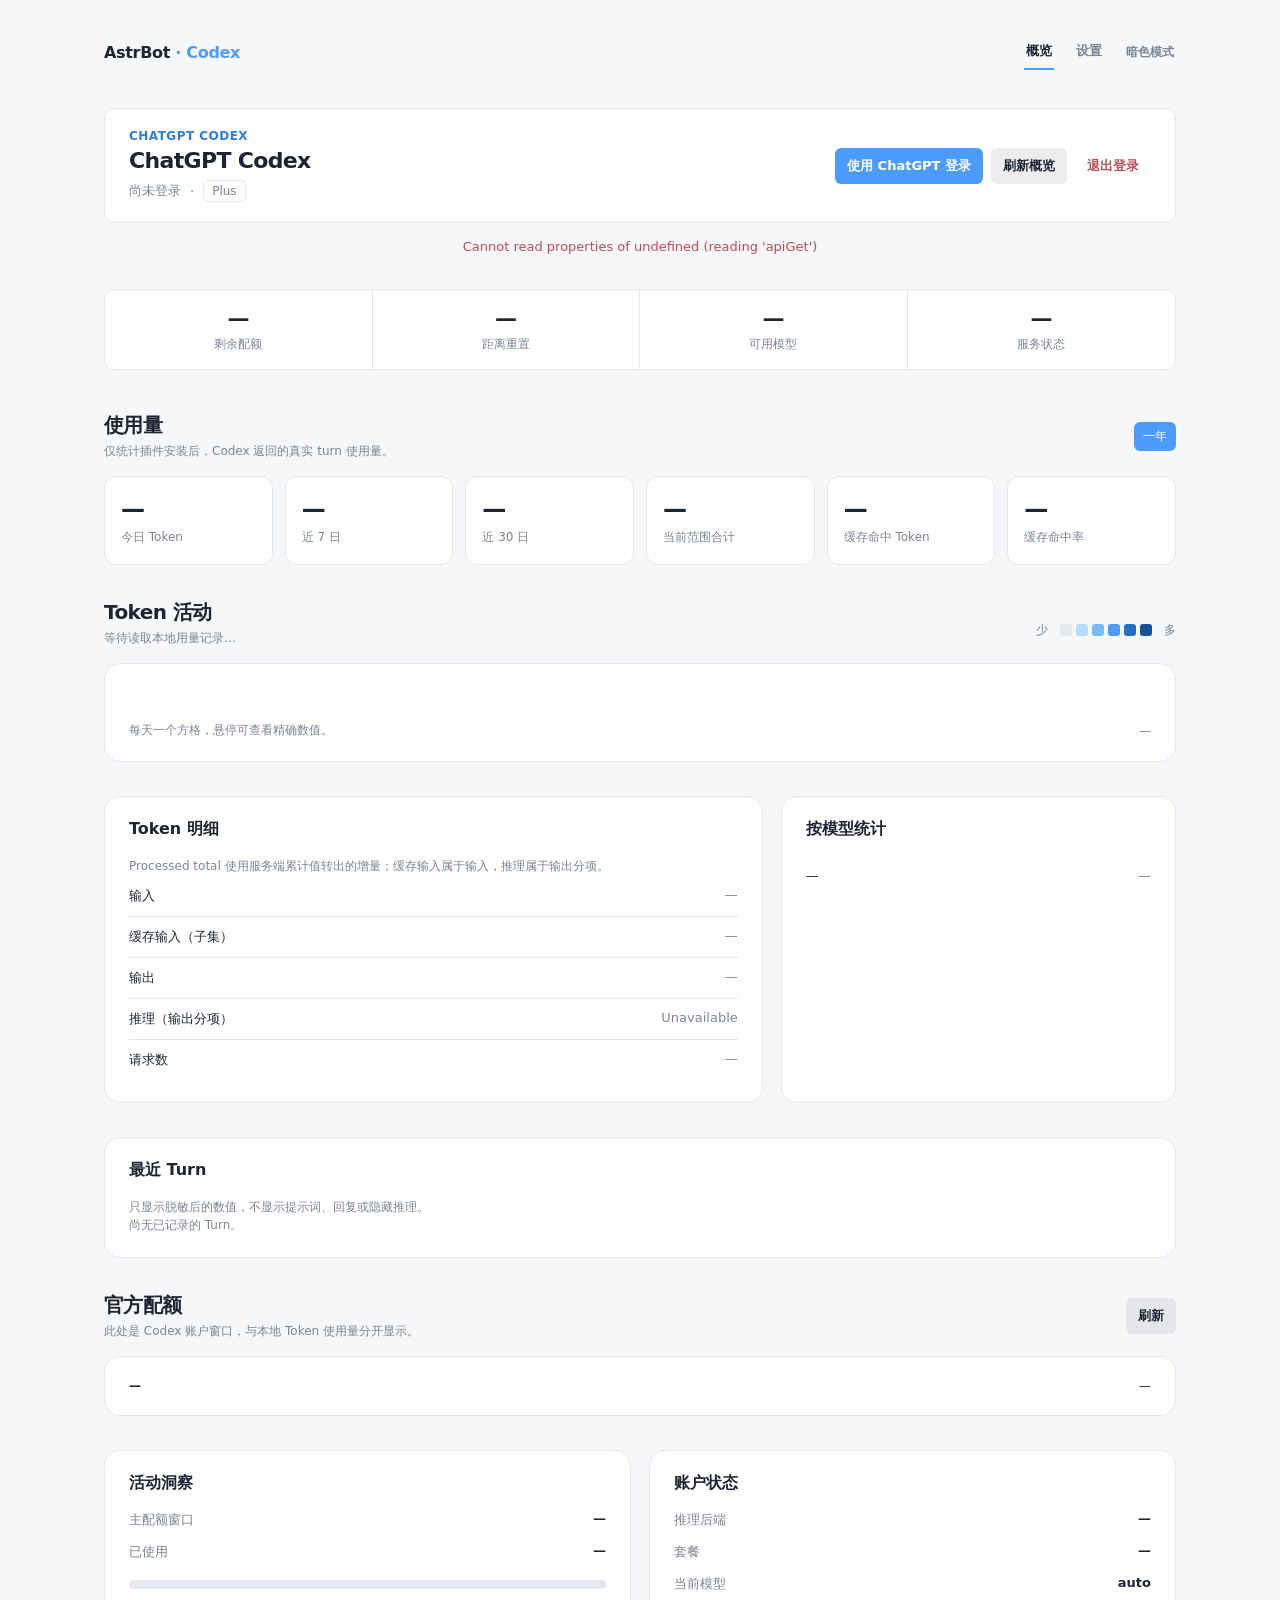
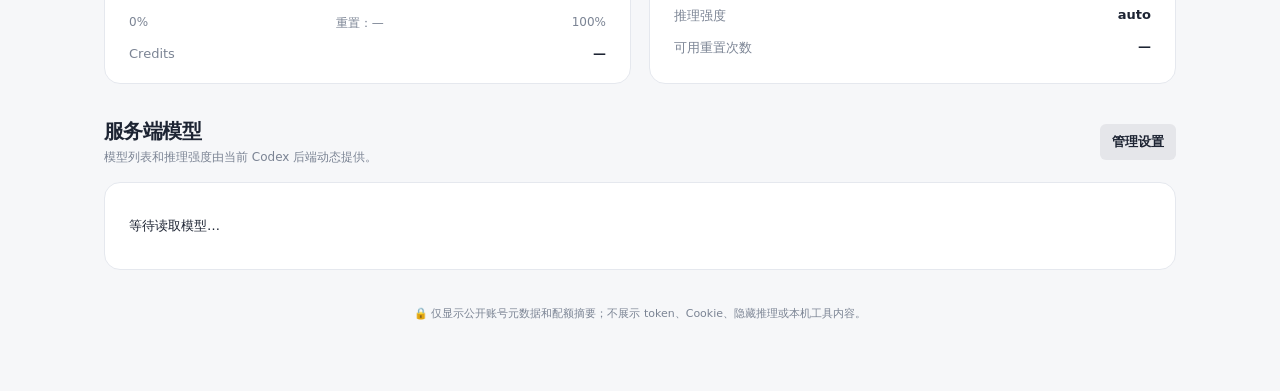
==== plugins/modified/astrbot_plugin_chatgpt_codex/pages/account/index.html @ 2e1da798 "fix: preserve image tools and vendor Codex provider" ====
<!doctype html>
<html lang="zh-CN">
<head>
<meta charset="utf-8">
<meta name="viewport" content="width=device-width,initial-scale=1">
<title>Codex Profile</title>
<script src="/api/plugin/page/bridge-sdk.js"></script>
<style>
:root{color-scheme:light dark;font-family:"Noto Sans SC","Microsoft YaHei",Inter,system-ui,-apple-system,"Segoe UI",sans-serif;--bg:#f6f7f9;--panel:#fff;--panel-soft:#fbfcfe;--text:#1d2433;--muted:#7b8494;--line:#e5e8ee;--accent:#4c9cff;--accent-strong:#2e7de0;--blue-soft:#eaf4ff;--green:#38b982;--yellow:#e5a72f;--shadow:0 18px 55px #1520330d}
*{box-sizing:border-box}body,button,a,input,textarea,select{font-family:inherit}body{margin:0;min-height:100vh;background:var(--bg);color:var(--text)}a{color:inherit;text-decoration:none}.shell{max-width:1120px;margin:auto;padding:34px 24px 70px}.topbar{display:flex;justify-content:space-between;align-items:center;gap:18px;margin-bottom:38px}.wordmark{font-weight:800;letter-spacing:-.02em}.wordmark span{color:var(--accent)}.nav{display:flex;gap:6px;padding:4px;border:1px solid var(--line);border-radius:999px;background:var(--panel)}.nav a{padding:7px 14px;border-radius:999px;color:var(--muted);font-size:13px;font-weight:700}.nav a.active{background:var(--text);color:var(--panel)}.profile-head{text-align:center}.avatar{width:94px;height:94px;margin:0 auto 17px;display:grid;place-items:center;border-radius:50%;background:linear-gradient(145deg,#a8d6ff,#4c9cff 60%,#2563eb);box-shadow:0 0 0 6px color-mix(in srgb,var(--accent) 14%,transparent);color:#fff;font-size:34px;font-weight:850}.profile-name{margin:0;font-size:32px;letter-spacing:-.04em}.profile-sub{display:flex;align-items:center;justify-content:center;gap:9px;margin:9px 0 0;color:var(--muted);font-size:15px}.plan-badge{border:1px solid var(--line);border-radius:999px;padding:4px 10px;background:var(--panel);font-size:13px}.head-actions{display:flex;justify-content:center;gap:8px;margin-top:22px}.button{display:inline-flex;align-items:center;justify-content:center;min-height:36px;border:1px solid var(--line);border-radius:8px;background:var(--panel);color:var(--text);padding:7px 12px;font-size:13px;font-weight:750;cursor:pointer}.button.primary{border-color:var(--accent);background:var(--accent);color:#fff}.button.primary:hover{background:var(--accent-strong)}.button.danger{color:#c04b57}.button:disabled{opacity:.55;cursor:wait}.message{min-height:22px;margin:16px 0 0;text-align:center;color:var(--muted);font-size:13px}.message.success{color:var(--green)}.message.error{color:#c04b57}.stats{display:grid;grid-template-columns:repeat(5,1fr);margin:42px 0 48px;padding:4px;border:1px solid var(--line);border-radius:18px;background:var(--panel);box-shadow:var(--shadow)}.stat{text-align:center;padding:18px 10px;border-right:1px solid var(--line)}.stat:last-child{border-right:0}.stat-value{font-size:22px;font-weight:800;letter-spacing:-.03em}.stat-label{margin-top:5px;color:var(--muted);font-size:12px}.section{margin-top:34px}.section-title{display:flex;justify-content:space-between;align-items:center;gap:14px;margin-bottom:16px}.section-title h2{margin:0;font-size:20px;letter-spacing:-.03em}.section-title p{margin:4px 0 0;color:var(--muted);font-size:12px}.segmented{display:flex;gap:18px;color:var(--muted);font-size:13px;font-weight:700}.segmented .selected{color:var(--text)}.activity-card{padding:22px 24px;border:1px solid var(--line);border-radius:16px;background:var(--panel);box-shadow:var(--shadow)}.activity-grid{display:grid;grid-template-columns:repeat(28,1fr);gap:6px;overflow:hidden}.activity-cell{aspect-ratio:1;border-radius:4px;background:var(--line);min-width:7px}.activity-cell.level-1{background:#b8dcff}.activity-cell.level-2{background:#79baff}.activity-cell.level-3{background:#4c9cff}.activity-cell.level-4{background:#246fca}.activity-legend{display:flex;justify-content:space-between;gap:15px;margin-top:15px;color:var(--muted);font-size:11px}.legend-swatches{display:flex;align-items:center;gap:4px}.legend-swatches i{display:block;width:12px;height:12px;border-radius:3px;background:var(--line)}.legend-swatches i:nth-child(2){background:#b8dcff}.legend-swatches i:nth-child(3){background:#79baff}.legend-swatches i:nth-child(4){background:#4c9cff}.legend-swatches i:nth-child(5){background:#246fca}.overview-grid{display:grid;grid-template-columns:1fr 1fr;gap:18px}.info-card{padding:22px 24px;border:1px solid var(--line);border-radius:16px;background:var(--panel)}.info-card h3{margin:0 0 17px;font-size:16px}.info-list{display:grid;gap:14px}.info-row{display:flex;justify-content:space-between;gap:16px;color:var(--muted);font-size:13px}.info-row strong{color:var(--text);font-weight:750;text-align:right;overflow-wrap:anywhere}.quota-track{height:9px;margin:5px 0 12px;border-radius:99px;background:var(--line);overflow:hidden}.quota-track span{display:block;height:100%;width:0;border-radius:inherit;background:linear-gradient(90deg,#71b9ff,var(--accent));transition:width .35s ease}.quota-meta{display:flex;justify-content:space-between;color:var(--muted);font-size:12px}.model-list{display:grid;gap:0}.model-row{display:flex;justify-content:space-between;gap:16px;padding:12px 0;border-bottom:1px solid var(--line);font-size:13px}.model-row:last-child{border-bottom:0}.model-row small{display:block;color:var(--muted);margin-top:4px;font-size:11px}.model-effort{color:var(--muted);font-size:11px;text-align:right}.login-flow{display:none;max-width:570px;margin:18px auto 0;padding:16px;text-align:left;border:1px solid var(--line);border-radius:12px;background:var(--panel)}.login-flow.open{display:block}.login-flow p{margin:0 0 9px;color:var(--muted);font-size:12px;line-height:1.55}.login-flow textarea{width:100%;min-height:66px;resize:vertical;border:1px solid var(--line);border-radius:8px;background:var(--panel-soft);color:var(--text);padding:9px;font-size:12px;line-height:1.45}.login-flow .actions{display:flex;gap:8px;margin-top:9px;flex-wrap:wrap}.privacy{margin-top:36px;text-align:center;color:var(--muted);font-size:11px}@media(prefers-color-scheme:dark){:root{--bg:#101318;--panel:#171b22;--panel-soft:#12161c;--text:#edf1f7;--muted:#929baa;--line:#2a303a;--blue-soft:#172b45;--shadow:0 18px 55px #00000025}.nav a.active{background:#edf1f7;color:#171b22}.activity-cell{background:#252b34}.activity-cell.level-1{background:#315a7f}.activity-cell.level-2{background:#397eb8}.activity-cell.level-3{background:#4c9cff}.activity-cell.level-4{background:#79baff}.button{border-color:var(--line)}.login-flow textarea{background:#12161c}}@media(max-width:780px){.shell{padding:24px 14px 50px}.topbar{margin-bottom:28px}.stats{grid-template-columns:repeat(2,1fr);border-radius:14px;margin:32px 0 40px}.stat{border-bottom:1px solid var(--line)}.stat:nth-child(2n){border-right:0}.stat:nth-last-child(-n+2){border-bottom:0}.stat:last-child{grid-column:1/-1}.overview-grid{grid-template-columns:1fr}.activity-grid{gap:4px}.profile-name{font-size:28px}.segmented{display:none}}
</style>
<style>
/* AstrBot-aligned flat controls and an explicit theme switch. */
:root[data-theme="light"]{color-scheme:light;--bg:#f6f7f9;--panel:#fff;--panel-soft:#fbfcfe;--text:#1d2433;--muted:#7b8494;--line:#e5e8ee;--blue-soft:#eaf4ff;--shadow:none}
:root[data-theme="dark"]{color-scheme:dark;--bg:#101318;--panel:#171b22;--panel-soft:#12161c;--text:#edf1f7;--muted:#929baa;--line:#2a303a;--blue-soft:#172b45;--shadow:none}
.theme-toggle{border:0;border-radius:0;background:transparent;color:var(--muted);padding:8px 2px;font:inherit;font-size:12px;font-weight:750;cursor:pointer}
.theme-toggle:hover{background:color-mix(in srgb,var(--accent) 18%,transparent)}
.button{border:0;border-radius:6px;background:color-mix(in srgb,var(--text) 8%,transparent);box-shadow:none}
.button:hover{background:color-mix(in srgb,var(--text) 14%,transparent)}
.button.primary{border:0;background:var(--accent);color:#fff}
.button.primary:hover{background:var(--accent-strong)}
.button.danger{background:transparent;color:#c04b57}
.avatar{display:none}
.avatar img{display:block;width:100%;height:100%;object-fit:cover;border-radius:inherit}
.avatar img[hidden],.avatar span[hidden]{display:none}
.activity-grid{grid-template-columns:repeat(52,minmax(7px,1fr));grid-template-rows:repeat(7,minmax(7px,1fr));gap:5px}
.activity-cell{width:100%;aspect-ratio:1}
.activity-legend{align-items:center}
.settings-panel[hidden],#overviewPanel[hidden]{display:none}
.setup-card{margin:0 0 24px;padding:22px 24px;border:1px solid color-mix(in srgb,var(--accent) 45%,var(--line));border-radius:10px;background:color-mix(in srgb,var(--accent) 5%,var(--panel))}.setup-card[hidden]{display:none}.setup-card h2{margin:0;font-size:20px;letter-spacing:-.03em}.setup-card p{margin:7px 0 0;color:var(--muted);font-size:13px;line-height:1.6}.setup-steps{display:grid;grid-template-columns:repeat(3,1fr);gap:10px;margin:18px 0}.setup-step{padding:12px;border:1px solid var(--line);border-radius:8px;background:var(--panel);font-size:12px}.setup-step strong{display:block;margin-bottom:5px;font-size:13px}.setup-step span{color:var(--muted);line-height:1.5}.setup-grid{display:grid;grid-template-columns:minmax(0,1.5fr) minmax(180px,.7fr);gap:14px;margin-top:16px}.setup-field label{display:block;margin-bottom:6px;font-size:13px;font-weight:750}.setup-field input,.setup-field select{width:100%;min-height:38px;border:1px solid var(--line);border-radius:7px;background:var(--panel);color:var(--text);padding:8px 10px;font:inherit;font-size:13px}.setup-field small{display:block;margin-top:6px;color:var(--muted);font-size:11px;line-height:1.5}.setup-detection{display:flex;align-items:flex-start;gap:9px;margin-top:14px;padding:10px 12px;border-radius:8px;background:color-mix(in srgb,var(--text) 6%,transparent);color:var(--muted);font-size:12px;line-height:1.55}.setup-detection strong{color:var(--text)}.setup-detection.ok{color:var(--green)}.setup-detection.error{color:#c04b57}.setup-docker{margin-top:12px;padding:10px 12px;border-left:3px solid var(--accent);background:color-mix(in srgb,var(--accent) 8%,transparent);color:var(--muted);font-size:12px;line-height:1.6}.setup-actions{display:flex;align-items:center;gap:9px;flex-wrap:wrap;margin-top:17px}.setup-actions .hint{color:var(--muted);font-size:12px}.setup-actions button:disabled{opacity:.55;cursor:wait}
.settings-card{max-width:960px;margin:0 auto;padding:24px;border:1px solid var(--line);border-radius:16px;background:var(--panel);box-shadow:var(--shadow)}
.settings-grid{display:grid;grid-template-columns:repeat(2,minmax(0,1fr));gap:16px}.setting{min-width:0}.setting-wide{grid-column:1/-1}.setting label{display:block;font-size:13px;font-weight:750;margin-bottom:6px}.setting small{display:block;color:var(--muted);font-size:11px;line-height:1.5;margin-top:6px}.setting input[type=text],.setting input[type=number],.setting select{width:100%;min-height:38px;border:1px solid var(--line);border-radius:7px;background:var(--panel);color:var(--text);padding:8px 10px;font-size:13px}.setting input:focus,.setting select:focus{outline:2px solid color-mix(in srgb,var(--accent) 35%,transparent);outline-offset:1px}.setting-toggle{display:flex;align-items:center;gap:9px;min-height:38px}.setting-toggle input{width:17px;height:17px;accent-color:var(--accent)}.setting-toggle label{margin:0}.settings-actions{display:flex;justify-content:space-between;align-items:center;gap:12px;margin-top:22px}.settings-hint{color:var(--muted);font-size:12px}.settings-state{margin-top:15px;min-height:20px;color:var(--muted);font-size:13px}.settings-state.success{color:var(--green)}.settings-state.error{color:#c04b57}
.usage-summary{display:grid;grid-template-columns:repeat(6,1fr);gap:12px}.usage-kpi{padding:18px 16px;border:1px solid var(--line);border-radius:12px;background:var(--panel)}.usage-kpi strong{display:block;font-size:24px;letter-spacing:-.04em;font-variant-numeric:tabular-nums}.usage-kpi span{display:block;margin-top:6px;color:var(--muted);font-size:12px}.usage-grid-wrap{overflow-x:auto;padding-bottom:4px}.usage-grid{display:grid;grid-auto-rows:auto;gap:4px;width:100%;min-width:680px}.usage-cell{width:100%;height:auto;aspect-ratio:1;border-radius:3px;background:var(--line);cursor:pointer}.usage-cell.level-1{background:#b8dcff}.usage-cell.level-2{background:#79baff}.usage-cell.level-3{background:#4c9cff}.usage-cell.level-4{background:#246fca}.usage-cell.level-5{background:#15509d}.usage-cell:hover{outline:2px solid var(--text);outline-offset:1px}.usage-months{display:flex;justify-content:space-between;min-width:680px;margin:10px 0 8px;color:var(--muted);font-size:11px}.usage-meta{display:flex;justify-content:space-between;align-items:center;gap:12px;margin-top:14px;color:var(--muted);font-size:12px}.usage-legend{display:flex;gap:4px;align-items:center}.usage-legend i{width:12px;height:12px;border-radius:3px;background:var(--line)}.usage-legend i:nth-child(2){background:#b8dcff}.usage-legend i:nth-child(3){background:#79baff}.usage-legend i:nth-child(4){background:#4c9cff}.usage-legend i:nth-child(5){background:#246fca}.usage-legend i:nth-child(6){background:#15509d}.usage-columns{display:grid;grid-template-columns:1.25fr .75fr;gap:18px}.usage-table{display:grid;gap:0}.usage-table-row{display:flex;justify-content:space-between;gap:14px;padding:11px 0;border-bottom:1px solid var(--line);font-size:13px}.usage-table-row:last-child{border-bottom:0}.usage-table-row span:last-child{font-variant-numeric:tabular-nums;color:var(--muted)}.usage-periods{display:flex;gap:6px}.usage-periods button{border:0;border-radius:6px;background:color-mix(in srgb,var(--text) 8%,transparent);color:var(--muted);padding:6px 9px;font:inherit;font-size:12px;cursor:pointer}.usage-periods button.active{background:var(--accent);color:#fff}.usage-rate-row{display:grid;gap:6px;margin-bottom:14px}.usage-rate-row:last-child{margin-bottom:0}.usage-rate-row>div{display:flex;justify-content:space-between;gap:12px;font-size:12px}.usage-rate-row small{color:var(--muted)}
@media(max-width:980px){.usage-summary{grid-template-columns:repeat(3,1fr)}}
@media(max-width:780px){.activity-grid{grid-template-columns:repeat(52,minmax(4px,1fr));gap:3px}.activity-cell{min-width:4px}}
@media(max-width:780px){.settings-grid{grid-template-columns:1fr}.setting-wide{grid-column:auto}.settings-actions{align-items:flex-start;flex-direction:column}}
 .usage-note{margin:0;color:var(--muted);font-size:12px;line-height:1.55}.usage-turns{display:grid;gap:0}.usage-turn{display:grid;grid-template-columns:minmax(120px,1fr) repeat(5,minmax(64px,.55fr));gap:10px;align-items:center;padding:11px 0;border-bottom:1px solid var(--line);font-size:12px}.usage-turn:last-child{border-bottom:0}.usage-turn strong{font-weight:750}.usage-turn span{color:var(--muted);font-variant-numeric:tabular-nums;text-align:right}
  @media(max-width:780px){.usage-summary{grid-template-columns:repeat(2,1fr)}.usage-columns{grid-template-columns:1fr}.usage-kpi strong{font-size:20px}}@media(max-width:780px){.usage-turn{grid-template-columns:1fr 1fr}.usage-turn span{text-align:left}}
/* Compact, AstrBot-like profile and controls: no decorative avatar, gradients, or oversized hero. */
.nav{gap:20px;padding:0;border:0;border-radius:0;background:transparent}.nav a{padding:8px 2px;border-radius:0;border-bottom:2px solid transparent}.nav a.active{border-bottom-color:var(--accent);background:transparent;color:var(--text)}.theme-toggle{border-radius:0;background:transparent;color:var(--muted);padding:8px 2px}.profile-head{display:flex;align-items:center;justify-content:space-between;gap:24px;padding:20px 24px;border:1px solid var(--line);border-radius:10px;background:var(--panel);box-shadow:none;text-align:left}.profile-copy{min-width:0}.profile-kicker{margin-bottom:5px;color:var(--accent-strong);font-size:12px;font-weight:750;letter-spacing:.04em}.profile-name{margin:0;font-size:22px;letter-spacing:-.03em;overflow-wrap:anywhere}.profile-sub{justify-content:flex-start;gap:9px;margin:7px 0 0;font-size:13px}.plan-badge{border-radius:5px;padding:3px 8px;background:transparent;font-size:12px}.head-actions{justify-content:flex-end;gap:8px;flex-wrap:wrap;margin:0}.button{border-radius:6px}.stats{grid-template-columns:repeat(4,1fr);margin:28px 0 42px;padding:0;border-radius:10px;box-shadow:none}.stat{padding:16px 10px}.quota-track span{background:var(--accent)}.login-flow{margin:12px 0 0;border-radius:8px}
@media(max-width:780px){.profile-head{align-items:flex-start;flex-direction:column;padding:18px}.head-actions{justify-content:flex-start}.stats{grid-template-columns:repeat(2,1fr);margin:24px 0 34px}.stat:nth-child(2n){border-right:0}.stat:nth-last-child(-n+2){border-bottom:0}}
</style>
</head>
<body>
<main class="shell">
  <div class="topbar"><div class="wordmark">AstrBot <span>· Codex</span></div><nav class="nav"><a data-local-tab="overview" class="active" href="#overview">概览</a><a data-local-tab="settings" href="#settings">设置</a><button id="themeToggle" class="theme-toggle" type="button">亮色模式</button></nav></div>
  <div id="overviewPanel">
  <section id="setupPanel" class="setup-card" hidden>
    <h2>欢迎使用 ChatGPT Codex</h2>
    <p>首次使用只需完成两步：确认 Codex 可执行文件，再登录你的 ChatGPT 账号。插件会保留自动查找能力；只有检测不到时才需要填写路径。</p>
    <div class="setup-steps"><div class="setup-step"><strong>1 · 检查 Codex</strong><span>优先从 PATH 自动查找 codex，也支持填写绝对路径。</span></div><div class="setup-step"><strong>2 · 保存设置</strong><span>登录方式和 Codex 路径会保存到 AstrBot 配置。</span></div><div class="setup-step"><strong>3 · 完成 OAuth</strong><span>浏览器跳转 localhost 时，可把完整回调地址粘贴回来。</span></div></div>
    <div class="setup-grid"><div class="setup-field"><label for="setupCodexPath">Codex 可执行文件</label><input id="setupCodexPath" type="text" autocomplete="off" placeholder="codex"><small>普通安装推荐保持为 codex。Docker 用户请填写容器内路径，不要填写宿主机路径；详细示例见 README。</small></div><div class="setup-field"><label for="setupLoginMode">首次登录方式</label><select id="setupLoginMode"><option value="browser">浏览器 OAuth（推荐）</option><option value="device_code">Device Code（远程服务器）</option></select><small>Device Code 不要求服务器直接打开浏览器。</small></div><div class="setup-field"><label for="setupProxy">显式网络代理</label><input id="setupProxy" type="text" autocomplete="off" placeholder="留空则使用系统代理"><small>显式代理优先；留空时由“使用系统代理”继承 HTTP_PROXY / HTTPS_PROXY / ALL_PROXY。</small></div><div class="setup-field"><label class="check-line"><input id="setupUseSystemProxy" type="checkbox" checked>使用系统代理</label><small>同时用于推理、OAuth token exchange 和 Device Code。Docker 必须把代理变量传入容器。</small></div></div>
    <div id="setupDetection" class="setup-detection" role="status" aria-live="polite"><strong>检测中</strong><span>正在检查 Codex 可执行文件…</span></div>
    <div id="setupDockerHint" class="setup-docker" hidden>检测到当前 AstrBot 运行在 Docker 中。请使用容器内的 Codex 路径；宿主机的 /usr/bin/codex 或 /usr/lib/node_modules 路径在容器内不可见。请参考 README 的 Docker 部署指引。</div>
    <div class="setup-actions"><button id="setupSave" class="button" type="button">保存 Codex 设置</button><button id="setupLogin" class="button primary" type="button">保存并开始 ChatGPT 登录</button><span id="setupHint" class="hint">登录成功后此欢迎页会自动收起。</span></div>
  </section>
  <header class="profile-head">
    <div class="profile-copy"><div class="profile-kicker">CHATGPT CODEX</div><h1 id="profileName" class="profile-name">ChatGPT Codex</h1><div class="profile-sub"><span id="profileAccount">尚未登录</span><span>·</span><span id="profilePlan" class="plan-badge">Plus</span></div></div>
    <div class="head-actions"><button id="login" class="button primary">使用 ChatGPT 登录</button><button id="refresh" class="button">刷新概览</button><button id="logout" class="button danger">退出登录</button></div>
  </header>
  <div id="message" class="message" role="status" aria-live="polite"></div>
  <div id="loginFlow" class="login-flow">
      <p id="loginHint">浏览器授权完成后，如果浏览器跳转到 localhost 地址但服务器未自动完成登录，请将地址栏中的完整回调链接粘贴到下面。</p>
      <div id="browserLoginBox"><div class="actions"><a id="openAuth" class="button primary" href="#" target="_blank" rel="noopener noreferrer">打开授权页</a></div></div>
      <textarea id="authUrl" readonly aria-label="授权链接"></textarea>
      <div id="deviceCodeBox" hidden><p>请打开以下验证地址，并输入一次性验证码：</p><div class="actions"><a id="deviceVerification" class="button primary" href="#" target="_blank" rel="noopener noreferrer">打开 Device Code 验证页</a></div><p><strong id="deviceCode"></strong></p></div>
      <div id="callbackForm"><textarea id="callbackUrl" aria-label="localhost 回调链接" placeholder="http://localhost:xxxxx/auth/callback?code=...&state=..."></textarea><div class="actions"><button id="submitCallback" class="button primary">提交完整 localhost 回调</button></div></div>
      <div class="actions"><button id="closeLogin" class="button">关闭</button></div>
  </div>
  <section class="stats">
    <div class="stat"><div id="statTokens" class="stat-value">—</div><div class="stat-label">剩余配额</div></div>
    <div class="stat"><div id="statReset" class="stat-value">—</div><div class="stat-label">距离重置</div></div>
    <div class="stat"><div id="statModels" class="stat-value">—</div><div class="stat-label">可用模型</div></div>
    <div class="stat"><div id="statProcess" class="stat-value">—</div><div class="stat-label">服务状态</div></div>
  </section>
  <section id="quotaActivity" class="section">
    <div class="section-title"><div><h2>使用量活动</h2><p>按本地记录展示已完成 Codex turn 的 Token 使用情况。</p></div></div>
    <div class="activity-card"><div id="activityGrid" class="activity-grid"></div><div class="activity-legend"><span id="activityHint">等待读取 Codex 配额…</span><span class="legend-swatches"><i></i><i></i><i></i><i></i><i></i></span></div></div>
  </section>
  <section class="section overview-grid">
    <article class="info-card"><h3>活动洞察</h3><div class="info-list"><div class="info-row"><span>主配额窗口</span><strong id="quotaWindow">—</strong></div><div class="info-row"><span>已使用</span><strong id="quotaUsed">—</strong></div><div class="quota-track"><span id="quotaBar"></span></div><div class="quota-meta"><span>0%</span><span id="quotaReset">重置：—</span><span>100%</span></div><div class="info-row"><span>Credits</span><strong id="quotaCredits">—</strong></div></div></article>
    <article class="info-card"><h3>账户状态</h3><div class="info-list"><div class="info-row"><span>推理后端</span><strong id="serverStatus">—</strong></div><div class="info-row"><span>套餐</span><strong id="accountPlan">—</strong></div><div class="info-row"><span>当前模型</span><strong id="currentModel">auto</strong></div><div class="info-row"><span>推理强度</span><strong id="currentEffort">auto</strong></div><div class="info-row"><span>可用重置次数</span><strong id="resetCredits">—</strong></div></div></article>
  </section>
  <section class="section"><div class="section-title"><div><h2>服务端模型</h2><p>模型列表和推理强度由当前 Codex 后端动态提供。</p></div><a data-local-tab="settings" class="button" href="#settings">管理设置</a></div><div class="info-card"><div id="models" class="model-list"><div class="model-row"><span>等待读取模型…</span></div></div></div></section>
  </div>
  <section id="usagePanel" class="section settings-panel" hidden>
    <div class="section-title"><div><h2>使用量</h2><p>仅统计插件安装后，Codex 返回的真实 turn 使用量。</p></div><div class="usage-periods"><button data-usage-days="365" class="active">一年</button></div></div>
    <div class="usage-summary"><article class="usage-kpi"><strong id="usageToday">—</strong><span>今日 Token</span></article><article class="usage-kpi"><strong id="usage7d">—</strong><span>近 7 日</span></article><article class="usage-kpi"><strong id="usage30d">—</strong><span>近 30 日</span></article><article class="usage-kpi"><strong id="usageTotal">—</strong><span>当前范围合计</span></article><article class="usage-kpi"><strong id="usageCacheHit">—</strong><span>缓存命中 Token</span></article><article class="usage-kpi"><strong id="usageCacheRate">—</strong><span>缓存命中率</span></article></div>
    <section class="section"><div class="section-title"><div><h2>Token 活动</h2><p id="usageTrackingHint">等待读取本地用量记录…</p></div><span class="usage-meta">少 <span class="usage-legend"><i></i><i></i><i></i><i></i><i></i><i></i></span> 多</span></div><div class="activity-card"><div id="usageMonths" class="usage-months"></div><div class="usage-grid-wrap"><div id="usageGrid" class="usage-grid"></div></div><div class="usage-meta"><span>每天一个方格，悬停可查看精确数值。</span><span id="usageTimezone">—</span></div></div></section>
    <section class="section usage-columns"><article class="info-card"><h3>Token 明细</h3><p class="usage-note">Processed total 使用服务端累计值转出的增量；缓存输入属于输入，推理属于输出分项。</p><div class="usage-table"><div class="usage-table-row"><span>输入</span><span id="usageInput">—</span></div><div class="usage-table-row"><span>缓存输入（子集）</span><span id="usageCached">—</span></div><div class="usage-table-row"><span>输出</span><span id="usageOutput">—</span></div><div class="usage-table-row"><span>推理（输出分项）</span><span id="usageReasoning">Unavailable</span></div><div class="usage-table-row"><span>请求数</span><span id="usageRequests">—</span></div></div></article><article class="info-card"><h3>按模型统计</h3><div id="usageModels" class="usage-table"><div class="usage-table-row"><span>—</span><span>—</span></div></div></article></section>
    <section class="section"><article class="info-card"><h3>最近 Turn</h3><p class="usage-note">只显示脱敏后的数值，不显示提示词、回复或隐藏推理。</p><div id="usageTurns" class="usage-turns"><div class="usage-note">尚无已记录的 Turn。</div></div></article></section>
    <section class="section"><div class="section-title"><div><h2>官方配额</h2><p>此处是 Codex 账户窗口，与本地 Token 使用量分开显示。</p></div><button id="usageRateRefresh" class="button">刷新</button></div><article class="info-card"><div id="usageRateLimits"><div class="usage-rate-row"><div><strong>—</strong><span>—</span></div></div></div></article></section>
  </section>
  <section id="settingsPanel" class="section settings-panel" hidden>
    <div class="section-title"><div><h2>插件设置</h2><p>在当前插件页内直接管理 Codex 后端、模型选择和安全策略。</p></div><span class="pill ok">本地设置页</span></div>
    <div class="settings-card">
      <form id="embeddedSettingsForm"><div class="settings-grid">
        <div class="setting setting-wide"><label for="embedded_codex_path">Codex 可执行文件</label><input id="embedded_codex_path" data-embedded-setting="codex_path" type="text" autocomplete="off"><small>命令名或绝对路径，例如 codex。</small></div>
        <div class="setting"><label for="embedded_backend_mode">推理后端</label><select id="embedded_backend_mode" data-embedded-setting="backend_mode"><option value="transport">Responses Transport（推荐）</option><option value="app_server">App Server（稳定回退）</option><option value="auto">自动回退</option></select><small>推荐使用 Transport：不创建 Codex thread/turn，适合 AstrBot 轻量聊天；App Server 是稳定兼容回退，auto 会在鉴权、模型、协议或限流错误时回退 App Server。</small></div>
        <div class="setting"><label for="embedded_transport_proxy">显式网络代理</label><input id="embedded_transport_proxy" data-embedded-setting="transport_proxy" type="text" autocomplete="off" placeholder="留空则使用系统代理"><small>显式代理优先；留空时使用 HTTP_PROXY / HTTPS_PROXY / ALL_PROXY。</small></div>
        <div class="setting"><label class="check-line"><input id="embedded_use_system_proxy" data-embedded-setting="use_system_proxy" type="checkbox">使用系统代理</label><small>同时用于推理、OAuth token exchange 和 Device Code。</small></div>
        <div class="setting"><label for="embedded_login_mode">登录方式</label><select id="embedded_login_mode" data-embedded-setting="login_mode"><option value="browser">浏览器 OAuth（推荐）</option><option value="device_code">Device Code（无图形服务器）</option></select></div>
        <div class="setting"><label for="embedded_default_model">默认模型</label><input id="embedded_default_model" data-embedded-setting="default_model" type="text" autocomplete="off"><small>auto 使用服务端默认模型。</small></div>
        <div class="setting"><label for="embedded_reasoning_effort">推理强度</label><input id="embedded_reasoning_effort" data-embedded-setting="reasoning_effort" type="text" autocomplete="off"><small>以当前模型实际支持项为准。</small></div>
        <div class="setting"><label for="embedded_harness_mode">Agent 外壳</label><select id="embedded_harness_mode" data-embedded-setting="harness_mode"><option value="lightweight">轻量聊天（推荐）</option><option value="codex">Codex 原生 coding-agent</option></select><small>轻量模式使用短 baseInstructions，适合 AstrBot 普通聊天并减少固定上下文。</small></div>
        <div class="setting"><label for="embedded_tool_router">AstrBot 工具路由</label><select id="embedded_tool_router" data-embedded-setting="tool_router"><option value="minimal">按需（推荐）</option><option value="none">不提供动态工具</option><option value="all">全部已注册工具</option></select><small>当前 MVP 不注册本地工具；为后续 ToolBridge 预留。</small></div>
        <div class="setting"><label for="embedded_max_concurrent_turns">最大并发 turn</label><input id="embedded_max_concurrent_turns" data-embedded-setting="max_concurrent_turns" type="number" min="1" max="32" step="1"></div>
        <div class="setting"><label for="embedded_turn_timeout">单 turn 超时（秒）</label><input id="embedded_turn_timeout" data-embedded-setting="turn_timeout" type="number" min="30" max="3600" step="1"></div>
        <div class="setting"><label for="embedded_max_thread_turns">单 thread 最大 turn</label><input id="embedded_max_thread_turns" data-embedded-setting="max_thread_turns" type="number" min="0" max="10000" step="1"></div>
        <div class="setting"><label for="embedded_thread_idle_ttl">thread 空闲轮换（秒）</label><input id="embedded_thread_idle_ttl" data-embedded-setting="thread_idle_ttl" type="number" min="0" max="31536000" step="1"></div>
        <div class="setting"><label for="embedded_thread_max_age">thread 最大寿命（秒）</label><input id="embedded_thread_max_age" data-embedded-setting="thread_max_age" type="number" min="0" max="31536000" step="1"></div>
        <div class="setting"><label for="embedded_usage_timezone">Usage 时区</label><input id="embedded_usage_timezone" data-embedded-setting="usage_timezone" type="text" autocomplete="off"><small>例如 Asia/Shanghai；用于热力图自然日。</small></div>
        <div class="setting"><label for="embedded_usage_retention_days">Usage 保留天数</label><input id="embedded_usage_retention_days" data-embedded-setting="usage_retention_days" type="number" min="0" max="3650" step="1"><small>0 表示永久保留，每天最多自动清理一次。</small></div>
        <div class="setting-toggle"><input id="embedded_usage_debug" data-embedded-setting="usage_debug" type="checkbox"><label for="embedded_usage_debug">启用 Usage 数值诊断</label></div>
        <div class="setting setting-wide"><label>行为与安全</label><div class="settings-grid"><div class="setting-toggle"><input id="embedded_streaming" data-embedded-setting="streaming" type="checkbox"><label for="embedded_streaming">启用流式调用</label></div><div class="setting-toggle"><input id="embedded_show_tool_status" data-embedded-setting="show_tool_status" type="checkbox"><label for="embedded_show_tool_status">显示安全工具状态</label></div><div class="setting-toggle"><input id="embedded_force_http_transport" data-embedded-setting="force_http_transport" type="checkbox"><label for="embedded_force_http_transport">强制 HTTPS 传输</label></div><div class="setting-toggle"><input id="embedded_enable_local_codex_tools" data-embedded-setting="enable_local_codex_tools" type="checkbox"><label for="embedded_enable_local_codex_tools">允许本机 Codex 工具</label></div></div></div>
      </div><div class="settings-actions"><span id="embeddedSettingsHint" class="settings-hint">切换到设置页时自动读取。</span><button id="embeddedSaveSettings" class="button primary" type="submit">保存设置</button></div></form><div id="embeddedSettingsState" class="settings-state" role="status" aria-live="polite"></div>
    </div>
  </section>
  <div class="privacy">🔒 仅显示公开账号元数据和配额摘要；不展示 token、Cookie、隐藏推理或本机工具内容。</div>
</main>
<script>
(()=> {
  const page=window.AstrBotPluginPage,$=id=>document.getElementById(id);
  let pollTimer=null,refreshBusy=false,detectedCodexPath="codex",detectedLoginMode="browser";
  const message=(text,kind="")=>{const n=$("message");n.textContent=text||"";n.className="message "+kind};
  function errorText(e){const t=String(e?.message||e||"插件请求失败");return /\b(401|unauthori[sz]ed)\b/i.test(t)||/token.*(expired|invalid)/i.test(t)?"AstrBot WebUI 会话未授权或已过期，请先登录管理界面后刷新此页面。":t}
  async function call(endpoint,body){return body===undefined?await page.apiGet(endpoint):await page.apiPost(endpoint,body)}
  async function callGet(endpoint,params){return await page.apiGet(endpoint,params)}
  function dataOf(r){if(r?.status==="error")throw new Error(r.message||"插件请求失败");return r?.status==="ok"?(r.data||{}):(r||{})}
  function durationText(m){const v=Number(m);if(!Number.isFinite(v)||v<=0)return"—";if(v%(60*24*7)===0)return(v/(60*24*7))+" 周";if(v%(60*24)===0)return(v/(60*24))+" 天";if(v%60===0)return(v/60)+" 小时";return v+" 分钟"}
  function dateText(s){const v=Number(s);return Number.isFinite(v)&&v>0?new Date(v*1000).toLocaleString("zh-CN",{year:"numeric",month:"numeric",day:"numeric",hour:"2-digit",minute:"2-digit"}):"—"}
  function remainingText(s){const v=Number(s);if(!Number.isFinite(v)||v<=0)return"—";const d=Math.max(0,v-Date.now()/1000),days=Math.floor(d/86400),hours=Math.floor(d%86400/3600),mins=Math.floor(d%3600/60);return days?days+"天":hours?hours+"小时":mins+"分钟"}
  function percent(v){const n=Number(v);return Number.isFinite(n)?Math.max(0,Math.min(100,n)):0}
  function renderAvatar(account){const url=typeof account.avatarUrl==="string"&&/^https:\/\//i.test(account.avatarUrl)?account.avatarUrl:"";const img=$("avatarImage"),initial=$("avatarInitial");if(!img||!initial)return;if(!url){img.hidden=true;img.removeAttribute("src");initial.hidden=false;return}img.onload=()=>{img.hidden=false;initial.hidden=true};img.onerror=()=>{img.hidden=true;initial.hidden=false;img.removeAttribute("src")};img.hidden=true;img.src=url}
  function renderSetup(d){const panel=$("setupPanel");if(!panel)return;const codex=d.codex||{},account=d.account||{},connected=Boolean(account.email||account.type);detectedCodexPath=String(codex.configured||"codex");detectedLoginMode=d.login_mode==="device_code"?"device_code":"browser";const show=d.setup_completed!==true||!connected||d.auth_required===true;panel.hidden=!show;if(!show)return;const path=$("setupCodexPath"),mode=$("setupLoginMode"),detection=$("setupDetection"),docker=$("setupDockerHint");if(path&&document.activeElement!==path)path.value=detectedCodexPath;if(mode&&d.login_mode)mode.value=String(d.login_mode);if(detection){detection.className="setup-detection "+(codex.available?"ok":"error");const title=codex.available?"Codex 已找到":"未找到 Codex";const detail=codex.available?(codex.resolved||codex.configured||"codex"):(codex.error||"请填写可执行文件名或绝对路径");detection.textContent="";const strong=document.createElement("strong"),span=document.createElement("span");strong.textContent=title;span.textContent=detail;detection.append(strong,span)}if(docker)docker.hidden=codex.environment!=="docker"}
  function renderStatus(d){const a=d.account||{},connected=Boolean(a.email||a.type),transport=d.backend_mode==="transport",processLabel=transport?"Responses Transport":(d.process||"—");renderSetup(d);$("profileName").textContent=connected?(a.email||"ChatGPT Codex"):"ChatGPT Codex";$("profileAccount").textContent=connected?(a.email||"ChatGPT 账号已连接"):"尚未登录";$("profilePlan").textContent=a.planType||"未登录";$("accountPlan").textContent=a.planType||"—";$("serverStatus").textContent=processLabel;$("currentModel").textContent=d.model||"auto";$("currentEffort").textContent=d.effort||"auto";$("statProcess").textContent=transport?"正常":(d.process==="healthy"?"正常":d.process||"—");$("login").textContent=connected?"重新登录":"使用 ChatGPT 登录";if(d.login_error&&!connected)message(String(d.login_error),"error");renderAvatar(a);return connected}
  function renderModels(d){const n=$("models");n.textContent="";const list=(d.models||[]).filter(m=>!m.hidden);$("statModels").textContent=String(list.length);if(!list.length){n.textContent="服务端没有返回可用模型。";return}list.slice(0,8).forEach(m=>{const row=document.createElement("div"),left=document.createElement("div"),title=document.createElement("strong"),small=document.createElement("small"),effort=document.createElement("div");row.className="model-row";title.textContent=m.displayName?m.id+" — "+m.displayName:m.id;small.textContent="服务端 model/list";left.append(title,small);effort.className="model-effort";effort.textContent=(m.reasoningEfforts||[]).join(", ")||"未声明";row.append(left,effort);n.appendChild(row)});$("currentModel").textContent=d.selectedModel||"auto";$("currentEffort").textContent=d.selectedEffort||"auto"}
  function renderActivity(u){const n=$("activityGrid");if(!n)return;n.textContent="";const columns=52,rows=7,activeColumns=Math.round(u/100*columns),level=Math.max(1,Math.min(4,Math.ceil(u/25)));for(let column=0;column<columns;column++){for(let row=0;row<rows;row++){const cell=document.createElement("i"),active=column>=columns-activeColumns;cell.className="activity-cell"+(active?" level-"+level:"");cell.title=active?"当前配额窗口占用示意":"当前配额窗口剩余示意";n.appendChild(cell)}}if($("activityHint"))$("activityHint").textContent="当前窗口使用率 "+Math.round(u)+"%；右侧蓝色区域为当前窗口示意，不是历史 Token 记录。"}
  function renderQuota(d){const r=d.rateLimits||{},p=r.primary;if(!p||!Number.isFinite(Number(p.usedPercent))){if($("activityHint"))$("activityHint").textContent="服务端暂未返回主配额窗口。";return}const u=percent(p.usedPercent),remaining=Math.max(0,100-u);$("statTokens").textContent=Math.round(remaining)+"%";$("statReset").textContent=remainingText(p.resetsAt);$("quotaWindow").textContent=durationText(p.windowDurationMins);$("quotaUsed").textContent=Math.round(u)+"%";$("quotaBar").style.width=u+"%";$("quotaReset").textContent="重置："+dateText(p.resetsAt);$("quotaCredits").textContent=r.credits?.unlimited?"无限":r.credits?.hasCredits?"余额 "+(r.credits.balance??"可用"):"无额外 credits";$("resetCredits").textContent=String(d.rateLimitResetCredits?.availableCount??0);renderActivity(u)}
  async function load(silent=false){if(refreshBusy)return;refreshBusy=true;try{const results=await Promise.allSettled([call("status"),call("models"),call("quota")]);if(results[0].status==="fulfilled")renderStatus(dataOf(results[0].value));if(results[1].status==="fulfilled")renderModels(dataOf(results[1].value));if(results[2].status==="fulfilled")renderQuota(dataOf(results[2].value));const failed=results.filter(r=>r.status==="rejected");if(failed.length&&!silent)message(errorText(failed[0].reason),"error");else if(!silent)message("概览、服务端模型和配额已更新。","success")}finally{refreshBusy=false}}
  function stop(){if(pollTimer){clearInterval(pollTimer);pollTimer=null}}
  function poll(){stop();pollTimer=setInterval(async()=>{try{const connected=renderStatus(dataOf(await call("status")));if(connected){stop();$("loginFlow").classList.remove("open");message("ChatGPT 登录已完成。","success");await load(true)}}catch{}} ,2500)}
  function selectedLoginMode(){return $("setupLoginMode")?.value||$("embedded_login_mode")?.value||detectedLoginMode||"browser"}
  function selectedCodexPath(){return $("setupCodexPath")?.value.trim()||$("embedded_codex_path")?.value.trim()||detectedCodexPath||"codex"}
  function selectedProxy(){return $("setupProxy")?.value.trim()||$("embedded_transport_proxy")?.value.trim()||""}
  function selectedUseSystemProxy(){const node=$("setupUseSystemProxy")||$("embedded_use_system_proxy");return node?Boolean(node.checked):true}
  function renderLoginResult(d){const device=d.type==="chatgptDeviceCode",authBox=$("browserLoginBox"),callback=$("callbackForm"),deviceBox=$("deviceCodeBox"),authUrl=$("authUrl"),hint=$("loginHint");$("loginFlow").classList.add("open");authBox.hidden=device;callback.hidden=device;deviceBox.hidden=!device;authUrl.hidden=device;if(device){$("deviceVerification").href=d.verificationUrl||"#";$("deviceCode").textContent="验证码："+(d.userCode||"未返回");hint.textContent="请打开验证地址并输入一次性验证码，完成后返回此页面等待登录状态更新。";message("Device Code 登录已启动，请完成验证。")}else{authUrl.hidden=false;authUrl.value=d.authUrl||"";$("openAuth").href=d.authUrl||"#";hint.textContent="浏览器授权完成后，如果浏览器跳转到 localhost 地址但服务器未自动完成登录，请将地址栏中的完整回调链接（包括 code 和 state）粘贴到下面。";message("OAuth 已启动，请完成 ChatGPT 授权。")}}
  async function startLogin(mode){const selected=mode==="device_code"?"device_code":"browser";await call("config",{config:{login_mode:selected,codex_path:selectedCodexPath(),transport_proxy:selectedProxy(),use_system_proxy:selectedUseSystemProxy()}});renderLoginResult(dataOf(await call("login/start",{mode:selected})));poll()}
  async function login(){const b=$("login");b.disabled=true;try{await startLogin(selectedLoginMode())}catch(e){message(errorText(e),"error")}finally{b.disabled=false}}
  function setupValues(){return{codex_path:selectedCodexPath(),login_mode:selectedLoginMode(),transport_proxy:selectedProxy(),use_system_proxy:selectedUseSystemProxy()}}
  async function saveSetupValues(){const values=setupValues();const d=dataOf(await call("config",{config:values}));const detection=$("setupDetection");if(detection){detection.className="setup-detection";detection.textContent="";const strong=document.createElement("strong"),span=document.createElement("span");strong.textContent="已保存";span.textContent="Codex 设置已保存，正在使用当前环境重新检测。";detection.append(strong,span)}return d}
  async function setupSave(){const b=$("setupSave");b.disabled=true;try{await saveSetupValues();await load(true);message("Codex 设置已保存。请确认检测结果后开始登录。","success")}catch(e){message(errorText(e),"error")}finally{b.disabled=false}}
  async function setupLogin(){const b=$("setupLogin");b.disabled=true;try{await startLogin(selectedLoginMode())}catch(e){message(errorText(e),"error")}finally{b.disabled=false}}
  async function submit(){const b=$("submitCallback"),url=$("callbackUrl").value.trim();if(!url){message("请粘贴完整的 localhost 回调地址（必须包含 ?code=...&state=...）。","error");return}try{const parsed=new URL(url),host=parsed.hostname.toLowerCase();if(parsed.protocol!=="http:"||!["localhost","127.0.0.1","::1","[::1]"].includes(host)||parsed.pathname!=="/auth/callback"||!parsed.searchParams.get("code")||!parsed.searchParams.get("state"))throw new Error("请粘贴完整的 http://localhost/.../auth/callback?code=...&state=... 地址，不能只粘贴路径或部分参数。")}catch(e){message(errorText(e),"error");return}b.disabled=true;$("callbackUrl").value="";try{dataOf(await call("login/callback",{callbackUrl:url}));poll();message("完整回调已交给服务器上的 Codex，正在确认登录状态…")}catch(e){message(errorText(e),"error")}finally{b.disabled=false}}
  async function logout(){const b=$("logout");b.disabled=true;try{dataOf(await call("logout",{}));stop();await load(true);message("已退出登录。","success")}catch(e){message(errorText(e),"error")}finally{b.disabled=false}}
  function applyTheme(theme){const value=theme==="dark"?"dark":"light";document.documentElement.dataset.theme=value;$("themeToggle").textContent=value==="dark"?"亮色模式":"暗色模式";try{localStorage.setItem("astrbot_codex_theme",value)}catch{}}
  function initTheme(){let saved="";try{saved=localStorage.getItem("astrbot_codex_theme")||""}catch{}applyTheme(saved||(matchMedia("(prefers-color-scheme: dark)").matches?"dark":"light"))}
  function applySettings(values){if(!values||typeof values!=="object")return;document.querySelectorAll("[data-embedded-setting]").forEach(node=>{const key=node.dataset.embeddedSetting;if(!(key in values))return;if(node.type==="checkbox")node.checked=Boolean(values[key]);else node.value=String(values[key]??"")});const setupProxy=$("setupProxy"),setupSystem=$("setupUseSystemProxy");if(setupProxy&&document.activeElement!==setupProxy&&"transport_proxy" in values)setupProxy.value=String(values.transport_proxy||"");if(setupSystem&&document.activeElement!==setupSystem&&"use_system_proxy" in values)setupSystem.checked=Boolean(values.use_system_proxy)}
  async function loadEmbeddedSettings(){try{const d=dataOf(await call("config"));applySettings(d.config||{});$("embeddedSettingsHint").textContent="已读取当前配置。";$("embeddedSettingsState").textContent="设置已读取";$("embeddedSettingsState").className="settings-state success"}catch(e){$("embeddedSettingsState").textContent=errorText(e);$("embeddedSettingsState").className="settings-state error"}}
  async function saveEmbeddedSettings(event){event.preventDefault();const button=$("embeddedSaveSettings"),values={};document.querySelectorAll("[data-embedded-setting]").forEach(node=>{values[node.dataset.embeddedSetting]=node.type==="checkbox"?node.checked:node.type==="number"?Number(node.value):node.value.trim()});button.disabled=true;try{const d=dataOf(await call("config",{config:values}));applySettings(d.config||values);$("embeddedSettingsHint").textContent=d.restartRequired?"设置已保存；部分进程设置将在重启 AstrBot 后生效。":"设置已保存并立即生效。";$("embeddedSettingsState").textContent="已保存";$("embeddedSettingsState").className="settings-state success"}catch(e){$("embeddedSettingsState").textContent=errorText(e);$("embeddedSettingsState").className="settings-state error"}finally{button.disabled=false}}
  function fmtTokens(value,compact=false){const n=Number(value);if(!Number.isFinite(n))return"Unavailable";if(!compact)return n.toLocaleString("en-US");if(n>=1e9)return (n/1e9).toFixed(n>=1e10?0:2).replace(/\.0+$/,"")+"B";if(n>=1e6)return (n/1e6).toFixed(n>=1e7?0:2).replace(/\.0+$/,"")+"M";if(n>=1e3)return (n/1e3).toFixed(n>=1e4?0:1).replace(/\.0+$/,"")+"K";return String(n)}
  function cacheRate(value){const n=Number(value);return Number.isFinite(n)?(n*100).toFixed(n*100>=10?0:1)+"%":"—"}
  function usageValue(v){return v===null||v===undefined?"Unavailable":fmtTokens(v)}
  function renderUsageSummary(d){const today=d.today||{},last7=d.last7Days||{},last30=d.last30Days||{},w=d.window||{};$("usageToday").textContent=fmtTokens(today.total_tokens,true);$("usage7d").textContent=fmtTokens(last7.total_tokens,true);$("usage30d").textContent=fmtTokens(last30.total_tokens,true);$("usageTotal").textContent=fmtTokens(w.total_tokens,true);$("usageCacheHit").textContent=fmtTokens(w.cached_input_tokens,true);$("usageCacheRate").textContent=cacheRate(w.cache_ratio);$("usageCacheRate").title=w.input_tokens?"缓存命中 "+fmtTokens(w.cached_input_tokens)+" / 输入 "+fmtTokens(w.input_tokens):"暂无可计算的输入 Token";$("usageInput").textContent=usageValue(w.input_tokens);$("usageCached").textContent=usageValue(w.cached_input_tokens);$("usageOutput").textContent=usageValue(w.output_tokens);$("usageReasoning").textContent=usageValue(w.reasoning_tokens);$("usageRequests").textContent=fmtTokens(w.requests||0);$("usageTimezone").textContent=d.timezone||"—";$("usageTrackingHint").textContent=d.trackingStartedAt?"本地统计开始于 "+new Date(Number(d.trackingStartedAt)*1000).toLocaleDateString("zh-CN"):"尚无已完成 turn 的 usage 记录。";$("usageInput").title=w.cache_ratio==null?"":"缓存输入占输入 "+Math.round(Number(w.cache_ratio)*100)+"%"}
  function renderUsageDaily(d){const list=d.daily||[],grid=$("usageGrid"),months=$("usageMonths");grid.textContent="";months.textContent="";if(!list.length){return}const first=new Date(list[0].date+"T00:00:00"),offset=(first.getDay()+6)%7,columns=Math.ceil((offset+list.length)/7);grid.style.gridTemplateColumns="repeat("+columns+",minmax(14px,1fr))";for(let i=0;i<columns*7;i++){const item=list[i-offset],cell=document.createElement("i");cell.className="usage-cell";if(item){const level=Math.max(0,Math.min(5,Number(item.level)||0)),hasUsage=Number(item.requests||0)>0||item.total_tokens!=null;if(level)cell.classList.add("level-"+level);cell.title=hasUsage?item.date+"\nTotal "+usageValue(item.total_tokens)+" tokens\nInput "+usageValue(item.input_tokens)+"\nCached "+usageValue(item.cached_input_tokens)+"\nOutput "+usageValue(item.output_tokens)+"\nReasoning "+usageValue(item.reasoning_tokens)+"\nRequests "+(item.requests||0):item.date+"\n无已记录用量";cell.dataset.date=item.date}else{cell.setAttribute("aria-hidden","true")}grid.appendChild(cell)}const labels=[];list.forEach(item=>{if(item.date.slice(8)==="01")labels.push(item.date.slice(0,7))});(labels.length?labels:[list[0].date.slice(0,7)]).forEach(label=>{const span=document.createElement("span");span.textContent=label;months.appendChild(span)})}
  function renderUsageModels(d){const node=$("usageModels");node.textContent="";const list=d.models||[];if(!list.length){node.innerHTML='<div class="usage-table-row"><span>暂无已记录模型</span><span>—</span></div>';return}list.slice(0,12).forEach(item=>{const row=document.createElement("div"),name=document.createElement("span"),value=document.createElement("span");row.className="usage-table-row";name.textContent=item.model||"unknown";value.textContent=fmtTokens(item.total_tokens??0,true)+" · "+(item.requests||0)+" 次";row.append(name,value);node.appendChild(row)})}
  function renderUsageRate(d){const node=$("usageRateLimits");node.textContent="";const r=d.rateLimits||{},rows=[];["primary","secondary"].forEach(key=>{const p=r[key];if(p&&Number.isFinite(Number(p.usedPercent)))rows.push([key==="primary"?"主窗口":"次窗口",Math.round(Number(p.usedPercent))+"%",p.resetsAt])});if(!rows.length){node.textContent="服务端暂未返回 rate limit 窗口。";return}rows.forEach(row=>{const item=document.createElement("div");item.className="usage-rate-row";item.innerHTML="<div><strong>"+row[0]+" · "+row[1]+"</strong><span>重置："+dateText(row[2])+"</span></div><small>此处为 account/rateLimits/read 官方窗口，不是本地 token usage。</small>";node.appendChild(item)})}
  function renderUsageTurns(d){const node=$("usageTurns");if(!node)return;node.textContent="";const turns=Array.isArray(d.turns)?d.turns:[];if(!turns.length){node.innerHTML='<div class="usage-note">尚无已记录的 Turn。</div>';return}turns.slice(0,20).forEach(turn=>{const row=document.createElement("div"),name=document.createElement("strong"),input=document.createElement("span"),cache=document.createElement("span"),rate=document.createElement("span"),output=document.createElement("span"),total=document.createElement("span"),turnTokens=value=>value==null?"—":fmtTokens(value);row.className="usage-turn";name.textContent=(turn.model||"unknown")+" · "+(turn.local_date||"—");input.textContent="输入 "+turnTokens(turn.input_tokens);cache.textContent="缓存 "+turnTokens(turn.cached_input_tokens);rate.textContent="命中率 "+cacheRate(turn.input_tokens?Number(turn.cached_input_tokens||0)/Number(turn.input_tokens):null);output.textContent="输出 "+turnTokens(turn.output_tokens);total.textContent="总计 "+turnTokens(turn.total_tokens);row.append(name,input,cache,rate,output,total);row.title="已按本次响应的真实 usage 记录；缓存命中率=缓存输入/输入";node.appendChild(row)})}
  async function loadUsage(silent=false){const days=Number(document.querySelector("[data-usage-days].active")?.dataset.usageDays||180);const results=await Promise.allSettled([callGet("usage/summary",{days:30}),callGet("usage/daily",{days}),callGet("usage/models",{days:30}),call("usage/rate-limits"),callGet("usage/turns",{limit:20})]);try{if(results[0].status==="fulfilled")renderUsageSummary(dataOf(results[0].value));if(results[1].status==="fulfilled")renderUsageDaily(dataOf(results[1].value));if(results[2].status==="fulfilled")renderUsageModels(dataOf(results[2].value));if(results[3].status==="fulfilled")renderUsageRate(dataOf(results[3].value));if(results[4].status==="fulfilled")renderUsageTurns(dataOf(results[4].value));if(!silent&&results.some(r=>r.status==="rejected"))message(errorText(results.find(r=>r.status==="rejected").reason),"error")}catch(e){if(!silent)message(errorText(e),"error")}}
  function embedUsageInOverview(){const usage=$("usagePanel"),quota=$("quotaActivity");if(usage&&quota&&usage.parentElement!==$("overviewPanel")){quota.replaceWith(usage);usage.hidden=false}}
  function switchTab(tab){const settings=tab==="settings";$("overviewPanel").hidden=settings;$("settingsPanel").hidden=!settings;document.querySelectorAll("[data-local-tab]").forEach(link=>link.classList.toggle("active",link.dataset.localTab===tab));if(settings)loadEmbeddedSettings();window.scrollTo({top:0,behavior:"smooth"})}
  function wireTopNavigation(){document.querySelectorAll("[data-local-tab]").forEach(link=>link.addEventListener("click",event=>{event.preventDefault();switchTab(link.dataset.localTab)}));document.querySelectorAll("[data-usage-days]").forEach(button=>button.addEventListener("click",()=>{document.querySelectorAll("[data-usage-days]").forEach(item=>item.classList.toggle("active",item===button));loadUsage()}));$("usageRateRefresh").addEventListener("click",()=>loadUsage());$("embeddedSettingsForm").addEventListener("submit",saveEmbeddedSettings)}
  $("login").onclick=login;$("setupSave").onclick=setupSave;$("setupLogin").onclick=setupLogin;$("refresh").onclick=()=>load();$("submitCallback").onclick=submit;$("closeLogin").onclick=()=>{$("loginFlow").classList.remove("open");$("callbackUrl").value="";$("deviceCodeBox").hidden=true;$("callbackForm").hidden=false;$("authUrl").hidden=false};$("logout").onclick=logout;$("themeToggle").onclick=()=>applyTheme(document.documentElement.dataset.theme==="dark"?"light":"dark");
  embedUsageInOverview();wireTopNavigation();initTheme();load();loadUsage(true);setInterval(()=>load(true),60000);setInterval(()=>{if(!$('overviewPanel').hidden)loadUsage(true)},60000);
})();
</script>
</body>
</html>
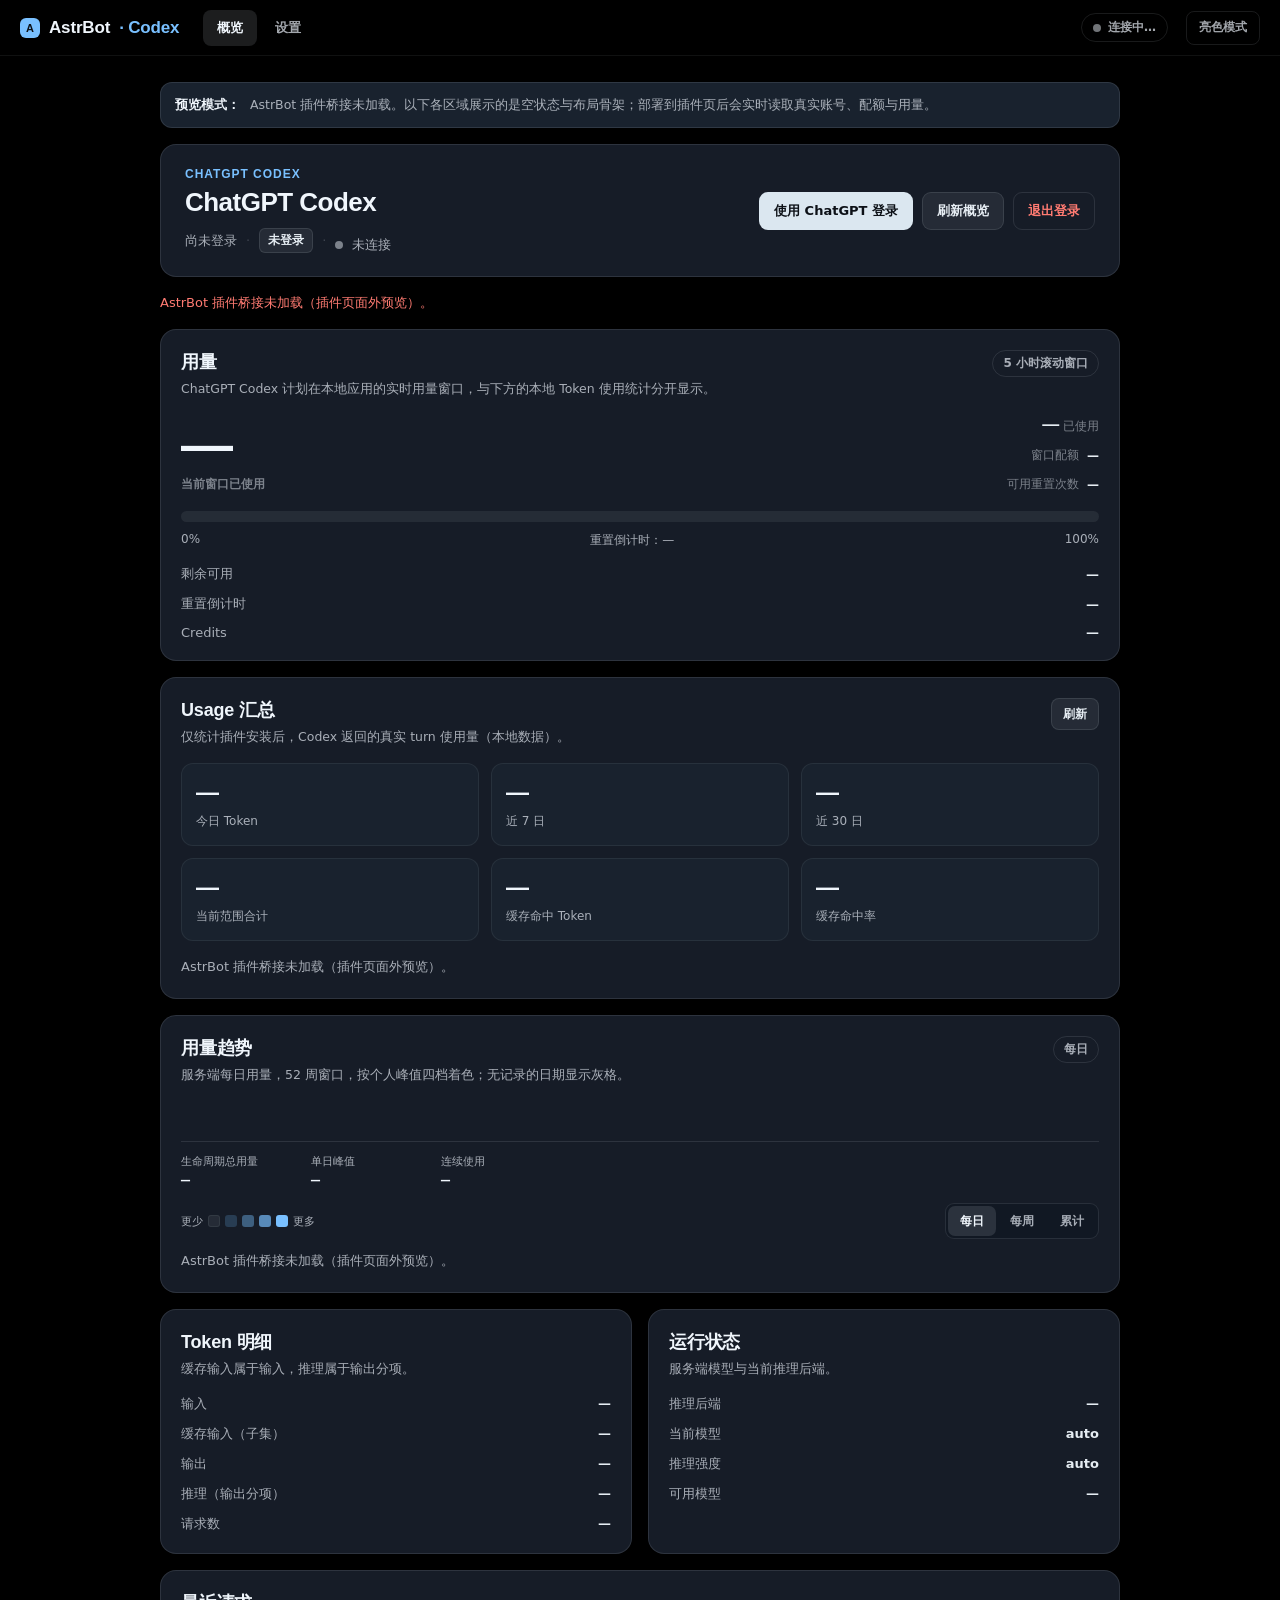
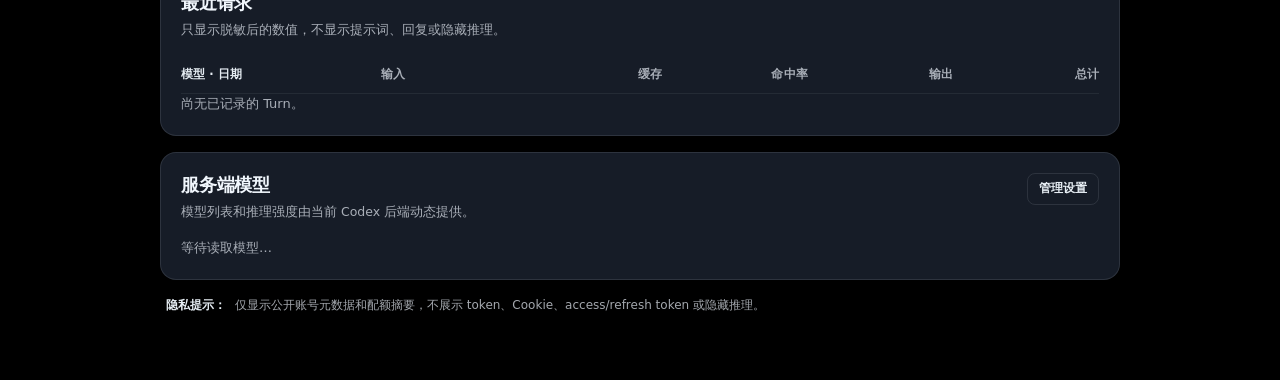
==== commit e9f47c7d: "feat(codex): import Website Clone frontend" ====
--- a/plugins/modified/astrbot_plugin_chatgpt_codex/pages/account/index.html
+++ b/plugins/modified/astrbot_plugin_chatgpt_codex/pages/account/index.html
@@ -3,175 +3,650 @@
 <head>
 <meta charset="utf-8">
 <meta name="viewport" content="width=device-width,initial-scale=1">
-<title>Codex Profile</title>
+<title>Codex 概览</title>
 <script src="/api/plugin/page/bridge-sdk.js"></script>
 <style>
-:root{color-scheme:light dark;font-family:"Noto Sans SC","Microsoft YaHei",Inter,system-ui,-apple-system,"Segoe UI",sans-serif;--bg:#f6f7f9;--panel:#fff;--panel-soft:#fbfcfe;--text:#1d2433;--muted:#7b8494;--line:#e5e8ee;--accent:#4c9cff;--accent-strong:#2e7de0;--blue-soft:#eaf4ff;--green:#38b982;--yellow:#e5a72f;--shadow:0 18px 55px #1520330d}
-*{box-sizing:border-box}body,button,a,input,textarea,select{font-family:inherit}body{margin:0;min-height:100vh;background:var(--bg);color:var(--text)}a{color:inherit;text-decoration:none}.shell{max-width:1120px;margin:auto;padding:34px 24px 70px}.topbar{display:flex;justify-content:space-between;align-items:center;gap:18px;margin-bottom:38px}.wordmark{font-weight:800;letter-spacing:-.02em}.wordmark span{color:var(--accent)}.nav{display:flex;gap:6px;padding:4px;border:1px solid var(--line);border-radius:999px;background:var(--panel)}.nav a{padding:7px 14px;border-radius:999px;color:var(--muted);font-size:13px;font-weight:700}.nav a.active{background:var(--text);color:var(--panel)}.profile-head{text-align:center}.avatar{width:94px;height:94px;margin:0 auto 17px;display:grid;place-items:center;border-radius:50%;background:linear-gradient(145deg,#a8d6ff,#4c9cff 60%,#2563eb);box-shadow:0 0 0 6px color-mix(in srgb,var(--accent) 14%,transparent);color:#fff;font-size:34px;font-weight:850}.profile-name{margin:0;font-size:32px;letter-spacing:-.04em}.profile-sub{display:flex;align-items:center;justify-content:center;gap:9px;margin:9px 0 0;color:var(--muted);font-size:15px}.plan-badge{border:1px solid var(--line);border-radius:999px;padding:4px 10px;background:var(--panel);font-size:13px}.head-actions{display:flex;justify-content:center;gap:8px;margin-top:22px}.button{display:inline-flex;align-items:center;justify-content:center;min-height:36px;border:1px solid var(--line);border-radius:8px;background:var(--panel);color:var(--text);padding:7px 12px;font-size:13px;font-weight:750;cursor:pointer}.button.primary{border-color:var(--accent);background:var(--accent);color:#fff}.button.primary:hover{background:var(--accent-strong)}.button.danger{color:#c04b57}.button:disabled{opacity:.55;cursor:wait}.message{min-height:22px;margin:16px 0 0;text-align:center;color:var(--muted);font-size:13px}.message.success{color:var(--green)}.message.error{color:#c04b57}.stats{display:grid;grid-template-columns:repeat(5,1fr);margin:42px 0 48px;padding:4px;border:1px solid var(--line);border-radius:18px;background:var(--panel);box-shadow:var(--shadow)}.stat{text-align:center;padding:18px 10px;border-right:1px solid var(--line)}.stat:last-child{border-right:0}.stat-value{font-size:22px;font-weight:800;letter-spacing:-.03em}.stat-label{margin-top:5px;color:var(--muted);font-size:12px}.section{margin-top:34px}.section-title{display:flex;justify-content:space-between;align-items:center;gap:14px;margin-bottom:16px}.section-title h2{margin:0;font-size:20px;letter-spacing:-.03em}.section-title p{margin:4px 0 0;color:var(--muted);font-size:12px}.segmented{display:flex;gap:18px;color:var(--muted);font-size:13px;font-weight:700}.segmented .selected{color:var(--text)}.activity-card{padding:22px 24px;border:1px solid var(--line);border-radius:16px;background:var(--panel);box-shadow:var(--shadow)}.activity-grid{display:grid;grid-template-columns:repeat(28,1fr);gap:6px;overflow:hidden}.activity-cell{aspect-ratio:1;border-radius:4px;background:var(--line);min-width:7px}.activity-cell.level-1{background:#b8dcff}.activity-cell.level-2{background:#79baff}.activity-cell.level-3{background:#4c9cff}.activity-cell.level-4{background:#246fca}.activity-legend{display:flex;justify-content:space-between;gap:15px;margin-top:15px;color:var(--muted);font-size:11px}.legend-swatches{display:flex;align-items:center;gap:4px}.legend-swatches i{display:block;width:12px;height:12px;border-radius:3px;background:var(--line)}.legend-swatches i:nth-child(2){background:#b8dcff}.legend-swatches i:nth-child(3){background:#79baff}.legend-swatches i:nth-child(4){background:#4c9cff}.legend-swatches i:nth-child(5){background:#246fca}.overview-grid{display:grid;grid-template-columns:1fr 1fr;gap:18px}.info-card{padding:22px 24px;border:1px solid var(--line);border-radius:16px;background:var(--panel)}.info-card h3{margin:0 0 17px;font-size:16px}.info-list{display:grid;gap:14px}.info-row{display:flex;justify-content:space-between;gap:16px;color:var(--muted);font-size:13px}.info-row strong{color:var(--text);font-weight:750;text-align:right;overflow-wrap:anywhere}.quota-track{height:9px;margin:5px 0 12px;border-radius:99px;background:var(--line);overflow:hidden}.quota-track span{display:block;height:100%;width:0;border-radius:inherit;background:linear-gradient(90deg,#71b9ff,var(--accent));transition:width .35s ease}.quota-meta{display:flex;justify-content:space-between;color:var(--muted);font-size:12px}.model-list{display:grid;gap:0}.model-row{display:flex;justify-content:space-between;gap:16px;padding:12px 0;border-bottom:1px solid var(--line);font-size:13px}.model-row:last-child{border-bottom:0}.model-row small{display:block;color:var(--muted);margin-top:4px;font-size:11px}.model-effort{color:var(--muted);font-size:11px;text-align:right}.login-flow{display:none;max-width:570px;margin:18px auto 0;padding:16px;text-align:left;border:1px solid var(--line);border-radius:12px;background:var(--panel)}.login-flow.open{display:block}.login-flow p{margin:0 0 9px;color:var(--muted);font-size:12px;line-height:1.55}.login-flow textarea{width:100%;min-height:66px;resize:vertical;border:1px solid var(--line);border-radius:8px;background:var(--panel-soft);color:var(--text);padding:9px;font-size:12px;line-height:1.45}.login-flow .actions{display:flex;gap:8px;margin-top:9px;flex-wrap:wrap}.privacy{margin-top:36px;text-align:center;color:var(--muted);font-size:11px}@media(prefers-color-scheme:dark){:root{--bg:#101318;--panel:#171b22;--panel-soft:#12161c;--text:#edf1f7;--muted:#929baa;--line:#2a303a;--blue-soft:#172b45;--shadow:0 18px 55px #00000025}.nav a.active{background:#edf1f7;color:#171b22}.activity-cell{background:#252b34}.activity-cell.level-1{background:#315a7f}.activity-cell.level-2{background:#397eb8}.activity-cell.level-3{background:#4c9cff}.activity-cell.level-4{background:#79baff}.button{border-color:var(--line)}.login-flow textarea{background:#12161c}}@media(max-width:780px){.shell{padding:24px 14px 50px}.topbar{margin-bottom:28px}.stats{grid-template-columns:repeat(2,1fr);border-radius:14px;margin:32px 0 40px}.stat{border-bottom:1px solid var(--line)}.stat:nth-child(2n){border-right:0}.stat:nth-last-child(-n+2){border-bottom:0}.stat:last-child{grid-column:1/-1}.overview-grid{grid-template-columns:1fr}.activity-grid{gap:4px}.profile-name{font-size:28px}.segmented{display:none}}
-</style>
-<style>
-/* AstrBot-aligned flat controls and an explicit theme switch. */
-:root[data-theme="light"]{color-scheme:light;--bg:#f6f7f9;--panel:#fff;--panel-soft:#fbfcfe;--text:#1d2433;--muted:#7b8494;--line:#e5e8ee;--blue-soft:#eaf4ff;--shadow:none}
-:root[data-theme="dark"]{color-scheme:dark;--bg:#101318;--panel:#171b22;--panel-soft:#12161c;--text:#edf1f7;--muted:#929baa;--line:#2a303a;--blue-soft:#172b45;--shadow:none}
-.theme-toggle{border:0;border-radius:0;background:transparent;color:var(--muted);padding:8px 2px;font:inherit;font-size:12px;font-weight:750;cursor:pointer}
-.theme-toggle:hover{background:color-mix(in srgb,var(--accent) 18%,transparent)}
-.button{border:0;border-radius:6px;background:color-mix(in srgb,var(--text) 8%,transparent);box-shadow:none}
-.button:hover{background:color-mix(in srgb,var(--text) 14%,transparent)}
-.button.primary{border:0;background:var(--accent);color:#fff}
-.button.primary:hover{background:var(--accent-strong)}
-.button.danger{background:transparent;color:#c04b57}
-.avatar{display:none}
-.avatar img{display:block;width:100%;height:100%;object-fit:cover;border-radius:inherit}
-.avatar img[hidden],.avatar span[hidden]{display:none}
-.activity-grid{grid-template-columns:repeat(52,minmax(7px,1fr));grid-template-rows:repeat(7,minmax(7px,1fr));gap:5px}
-.activity-cell{width:100%;aspect-ratio:1}
-.activity-legend{align-items:center}
-.settings-panel[hidden],#overviewPanel[hidden]{display:none}
-.setup-card{margin:0 0 24px;padding:22px 24px;border:1px solid color-mix(in srgb,var(--accent) 45%,var(--line));border-radius:10px;background:color-mix(in srgb,var(--accent) 5%,var(--panel))}.setup-card[hidden]{display:none}.setup-card h2{margin:0;font-size:20px;letter-spacing:-.03em}.setup-card p{margin:7px 0 0;color:var(--muted);font-size:13px;line-height:1.6}.setup-steps{display:grid;grid-template-columns:repeat(3,1fr);gap:10px;margin:18px 0}.setup-step{padding:12px;border:1px solid var(--line);border-radius:8px;background:var(--panel);font-size:12px}.setup-step strong{display:block;margin-bottom:5px;font-size:13px}.setup-step span{color:var(--muted);line-height:1.5}.setup-grid{display:grid;grid-template-columns:minmax(0,1.5fr) minmax(180px,.7fr);gap:14px;margin-top:16px}.setup-field label{display:block;margin-bottom:6px;font-size:13px;font-weight:750}.setup-field input,.setup-field select{width:100%;min-height:38px;border:1px solid var(--line);border-radius:7px;background:var(--panel);color:var(--text);padding:8px 10px;font:inherit;font-size:13px}.setup-field small{display:block;margin-top:6px;color:var(--muted);font-size:11px;line-height:1.5}.setup-detection{display:flex;align-items:flex-start;gap:9px;margin-top:14px;padding:10px 12px;border-radius:8px;background:color-mix(in srgb,var(--text) 6%,transparent);color:var(--muted);font-size:12px;line-height:1.55}.setup-detection strong{color:var(--text)}.setup-detection.ok{color:var(--green)}.setup-detection.error{color:#c04b57}.setup-docker{margin-top:12px;padding:10px 12px;border-left:3px solid var(--accent);background:color-mix(in srgb,var(--accent) 8%,transparent);color:var(--muted);font-size:12px;line-height:1.6}.setup-actions{display:flex;align-items:center;gap:9px;flex-wrap:wrap;margin-top:17px}.setup-actions .hint{color:var(--muted);font-size:12px}.setup-actions button:disabled{opacity:.55;cursor:wait}
-.settings-card{max-width:960px;margin:0 auto;padding:24px;border:1px solid var(--line);border-radius:16px;background:var(--panel);box-shadow:var(--shadow)}
-.settings-grid{display:grid;grid-template-columns:repeat(2,minmax(0,1fr));gap:16px}.setting{min-width:0}.setting-wide{grid-column:1/-1}.setting label{display:block;font-size:13px;font-weight:750;margin-bottom:6px}.setting small{display:block;color:var(--muted);font-size:11px;line-height:1.5;margin-top:6px}.setting input[type=text],.setting input[type=number],.setting select{width:100%;min-height:38px;border:1px solid var(--line);border-radius:7px;background:var(--panel);color:var(--text);padding:8px 10px;font-size:13px}.setting input:focus,.setting select:focus{outline:2px solid color-mix(in srgb,var(--accent) 35%,transparent);outline-offset:1px}.setting-toggle{display:flex;align-items:center;gap:9px;min-height:38px}.setting-toggle input{width:17px;height:17px;accent-color:var(--accent)}.setting-toggle label{margin:0}.settings-actions{display:flex;justify-content:space-between;align-items:center;gap:12px;margin-top:22px}.settings-hint{color:var(--muted);font-size:12px}.settings-state{margin-top:15px;min-height:20px;color:var(--muted);font-size:13px}.settings-state.success{color:var(--green)}.settings-state.error{color:#c04b57}
-.usage-summary{display:grid;grid-template-columns:repeat(6,1fr);gap:12px}.usage-kpi{padding:18px 16px;border:1px solid var(--line);border-radius:12px;background:var(--panel)}.usage-kpi strong{display:block;font-size:24px;letter-spacing:-.04em;font-variant-numeric:tabular-nums}.usage-kpi span{display:block;margin-top:6px;color:var(--muted);font-size:12px}.usage-grid-wrap{overflow-x:auto;padding-bottom:4px}.usage-grid{display:grid;grid-auto-rows:auto;gap:4px;width:100%;min-width:680px}.usage-cell{width:100%;height:auto;aspect-ratio:1;border-radius:3px;background:var(--line);cursor:pointer}.usage-cell.level-1{background:#b8dcff}.usage-cell.level-2{background:#79baff}.usage-cell.level-3{background:#4c9cff}.usage-cell.level-4{background:#246fca}.usage-cell.level-5{background:#15509d}.usage-cell:hover{outline:2px solid var(--text);outline-offset:1px}.usage-months{display:flex;justify-content:space-between;min-width:680px;margin:10px 0 8px;color:var(--muted);font-size:11px}.usage-meta{display:flex;justify-content:space-between;align-items:center;gap:12px;margin-top:14px;color:var(--muted);font-size:12px}.usage-legend{display:flex;gap:4px;align-items:center}.usage-legend i{width:12px;height:12px;border-radius:3px;background:var(--line)}.usage-legend i:nth-child(2){background:#b8dcff}.usage-legend i:nth-child(3){background:#79baff}.usage-legend i:nth-child(4){background:#4c9cff}.usage-legend i:nth-child(5){background:#246fca}.usage-legend i:nth-child(6){background:#15509d}.usage-columns{display:grid;grid-template-columns:1.25fr .75fr;gap:18px}.usage-table{display:grid;gap:0}.usage-table-row{display:flex;justify-content:space-between;gap:14px;padding:11px 0;border-bottom:1px solid var(--line);font-size:13px}.usage-table-row:last-child{border-bottom:0}.usage-table-row span:last-child{font-variant-numeric:tabular-nums;color:var(--muted)}.usage-periods{display:flex;gap:6px}.usage-periods button{border:0;border-radius:6px;background:color-mix(in srgb,var(--text) 8%,transparent);color:var(--muted);padding:6px 9px;font:inherit;font-size:12px;cursor:pointer}.usage-periods button.active{background:var(--accent);color:#fff}.usage-rate-row{display:grid;gap:6px;margin-bottom:14px}.usage-rate-row:last-child{margin-bottom:0}.usage-rate-row>div{display:flex;justify-content:space-between;gap:12px;font-size:12px}.usage-rate-row small{color:var(--muted)}
-@media(max-width:980px){.usage-summary{grid-template-columns:repeat(3,1fr)}}
-@media(max-width:780px){.activity-grid{grid-template-columns:repeat(52,minmax(4px,1fr));gap:3px}.activity-cell{min-width:4px}}
-@media(max-width:780px){.settings-grid{grid-template-columns:1fr}.setting-wide{grid-column:auto}.settings-actions{align-items:flex-start;flex-direction:column}}
- .usage-note{margin:0;color:var(--muted);font-size:12px;line-height:1.55}.usage-turns{display:grid;gap:0}.usage-turn{display:grid;grid-template-columns:minmax(120px,1fr) repeat(5,minmax(64px,.55fr));gap:10px;align-items:center;padding:11px 0;border-bottom:1px solid var(--line);font-size:12px}.usage-turn:last-child{border-bottom:0}.usage-turn strong{font-weight:750}.usage-turn span{color:var(--muted);font-variant-numeric:tabular-nums;text-align:right}
-  @media(max-width:780px){.usage-summary{grid-template-columns:repeat(2,1fr)}.usage-columns{grid-template-columns:1fr}.usage-kpi strong{font-size:20px}}@media(max-width:780px){.usage-turn{grid-template-columns:1fr 1fr}.usage-turn span{text-align:left}}
-/* Compact, AstrBot-like profile and controls: no decorative avatar, gradients, or oversized hero. */
-.nav{gap:20px;padding:0;border:0;border-radius:0;background:transparent}.nav a{padding:8px 2px;border-radius:0;border-bottom:2px solid transparent}.nav a.active{border-bottom-color:var(--accent);background:transparent;color:var(--text)}.theme-toggle{border-radius:0;background:transparent;color:var(--muted);padding:8px 2px}.profile-head{display:flex;align-items:center;justify-content:space-between;gap:24px;padding:20px 24px;border:1px solid var(--line);border-radius:10px;background:var(--panel);box-shadow:none;text-align:left}.profile-copy{min-width:0}.profile-kicker{margin-bottom:5px;color:var(--accent-strong);font-size:12px;font-weight:750;letter-spacing:.04em}.profile-name{margin:0;font-size:22px;letter-spacing:-.03em;overflow-wrap:anywhere}.profile-sub{justify-content:flex-start;gap:9px;margin:7px 0 0;font-size:13px}.plan-badge{border-radius:5px;padding:3px 8px;background:transparent;font-size:12px}.head-actions{justify-content:flex-end;gap:8px;flex-wrap:wrap;margin:0}.button{border-radius:6px}.stats{grid-template-columns:repeat(4,1fr);margin:28px 0 42px;padding:0;border-radius:10px;box-shadow:none}.stat{padding:16px 10px}.quota-track span{background:var(--accent)}.login-flow{margin:12px 0 0;border-radius:8px}
-@media(max-width:780px){.profile-head{align-items:flex-start;flex-direction:column;padding:18px}.head-actions{justify-content:flex-start}.stats{grid-template-columns:repeat(2,1fr);margin:24px 0 34px}.stat:nth-child(2n){border-right:0}.stat:nth-last-child(-n+2){border-bottom:0}}
+:root[data-theme="dark"]{
+  color-scheme:dark;
+  --bg:#000000;
+  --ink-rgb:226 232 240;
+  --surface:rgb(22 28 39);
+  --surface-muted:#1b2430;
+  --surface-soft:#19222e;
+  --surface-sunken:#111823;
+  --text:#e6edf3;
+  --heading:#f0f6fc;
+  --muted:rgb(var(--ink-rgb) / .72);
+  --muted2:rgb(var(--ink-rgb) / .5);
+  --control-bg:#dbe7f0;
+  --control-on:#0d1117;
+  --accent:#79c0ff;
+  --accent2:#58a6ff;
+  --danger:#ff7b72;
+  --success:#56d364;
+  --warning:#ffa657;
+  --border-muted:rgb(var(--ink-rgb) / .07);
+  --border-subtle:rgb(var(--ink-rgb) / .11);
+  --border-hover:rgb(var(--ink-rgb) / .2);
+  --border-focus:rgb(var(--ink-rgb) / .28);
+  --highlight:rgb(var(--ink-rgb) / .075);
+  --highlight-strong:rgb(var(--ink-rgb) / .12);
+  --shadow-rgb:0 0 0;
+  --menu-shadow:0 16px 42px rgb(var(--shadow-rgb) / .36);
+}
+:root[data-theme="light"]{
+  color-scheme:light;
+  --bg:#f5f7fa;
+  --ink-rgb:15 23 42;
+  --surface:rgb(255 255 255);
+  --surface-muted:#f8fafc;
+  --surface-soft:#fbfcfd;
+  --surface-sunken:#f1f4f7;
+  --text:#0f172a;
+  --heading:#08111f;
+  --muted:rgb(var(--ink-rgb) / .66);
+  --muted2:rgb(var(--ink-rgb) / .48);
+  --control-bg:#111827;
+  --control-on:#ffffff;
+  --accent:#2479a7;
+  --accent2:#1d6b96;
+  --danger:#b42318;
+  --success:#15803d;
+  --warning:#c2410c;
+  --border-muted:rgb(var(--ink-rgb) / .05);
+  --border-subtle:rgb(var(--ink-rgb) / .075);
+  --border-hover:rgb(var(--ink-rgb) / .14);
+  --border-focus:rgb(var(--ink-rgb) / .2);
+  --highlight:rgb(var(--ink-rgb) / .055);
+  --highlight-strong:rgb(var(--ink-rgb) / .085);
+  --shadow-rgb:15 23 42;
+  --menu-shadow:0 12px 32px rgb(var(--shadow-rgb) / .08);
+}
+*{box-sizing:border-box}
+html,body{margin:0;padding:0}
+body,button,a,input,select,textarea{font-family:"PingFang SC","Microsoft YaHei","Noto Sans SC","Outfit",system-ui,sans-serif}
+body{background:var(--bg);color:var(--text);-webkit-font-smoothing:antialiased;text-rendering:optimizeLegibility}
+a{color:inherit;text-decoration:none}
+button{font:inherit;cursor:pointer}
+:focus{outline:none}
+:focus-visible{outline:2px solid var(--accent);outline-offset:2px;border-radius:4px}
+[hidden]{display:none!important}
+
+/* ---- App bar ---- */
+.appbar{position:sticky;top:0;z-index:30;display:flex;align-items:center;gap:18px;padding:0 20px;height:56px;background:color-mix(in srgb,var(--bg) 88%,transparent);backdrop-filter:blur(10px);border-bottom:1px solid var(--border-muted)}
+.brand{display:flex;align-items:center;gap:9px;font-family:"Outfit","PingFang SC",sans-serif;font-weight:600;font-size:17px;letter-spacing:-.01em;color:var(--heading);white-space:nowrap}
+.brand .dot{width:20px;height:20px;border-radius:6px;background:var(--accent);display:grid;place-items:center;color:var(--control-on);font-size:11px;font-weight:700}
+.brand span{color:var(--accent)}
+.appbar nav{display:flex;gap:4px;margin-left:6px}
+.appbar nav a{display:inline-flex;align-items:center;height:36px;padding:0 14px;border-radius:8px;font-size:13px;font-weight:600;color:var(--muted)}
+.appbar nav a:hover{background:var(--highlight);color:var(--text)}
+.appbar nav a.active{color:var(--heading);background:var(--highlight-strong)}
+.appbar .spacer{flex:1}
+.conn-chip{display:inline-flex;align-items:center;gap:7px;padding:5px 11px;border:1px solid var(--border-subtle);border-radius:999px;font-size:12px;font-weight:600;color:var(--muted)}
+.conn-chip i{width:8px;height:8px;border-radius:50%;background:var(--warning)}
+.conn-chip.ok i{background:var(--success)}
+.conn-chip.off i{background:var(--muted2)}
+.theme-toggle{border:1px solid var(--border-subtle);border-radius:8px;background:transparent;color:var(--muted);height:34px;padding:0 12px;font-size:12px;font-weight:650}
+.theme-toggle:hover{background:var(--highlight);color:var(--text);border-color:var(--border-hover)}
+
+/* ---- Layout ---- */
+.page-section{max-width:1000px;margin:0 auto;padding:26px 20px 64px;display:flex;flex-direction:column;gap:16px}
+.preview-notice{display:flex;align-items:flex-start;gap:10px;padding:12px 14px;border:1px solid var(--border-subtle);border-radius:12px;background:var(--surface-soft);color:var(--muted);font-size:12.5px;line-height:1.6}
+.preview-notice b{color:var(--heading)}
+
+/* ---- Cards ---- */
+.card{background:var(--surface);border:1px solid var(--border-subtle);border-radius:16px;padding:20px}
+.card-head{display:flex;justify-content:space-between;align-items:flex-start;gap:16px;margin-bottom:16px}
+.card-head h2{margin:0;font-family:"Outfit","PingFang SC",sans-serif;font-weight:600;font-size:18px;letter-spacing:-.01em;color:var(--heading)}
+.card-head p{margin:5px 0 0;color:var(--muted);font-size:12.5px;line-height:1.6}
+.caption{display:inline-flex;align-items:center;gap:6px;padding:4px 10px;border-radius:999px;border:1px solid var(--border-subtle);font-size:12px;font-weight:600;color:var(--muted);white-space:nowrap}
+.caption.ok{color:var(--success);border-color:color-mix(in srgb,var(--success) 40%,var(--border-subtle))}
+.caption.warn{color:var(--warning);border-color:color-mix(in srgb,var(--warning) 40%,var(--border-subtle))}
+
+/* ---- Account banner ---- */
+.account-banner{display:flex;justify-content:space-between;align-items:center;gap:22px;padding:22px 24px}
+.account-copy{min-width:0}
+.kicker{display:block;margin-bottom:6px;color:var(--accent);font-family:"Outfit",sans-serif;font-size:12px;font-weight:600;letter-spacing:.08em}
+.account-name{margin:0;font-family:"Outfit","PingFang SC",sans-serif;font-weight:600;font-size:26px;letter-spacing:-.02em;color:var(--heading);overflow-wrap:anywhere}
+.account-sub{display:flex;align-items:center;flex-wrap:wrap;gap:9px;margin-top:9px;font-size:13px;color:var(--muted)}
+.account-sub .sep{color:var(--border-hover)}
+.plan-badge{display:inline-flex;align-items:center;border:1px solid var(--border-subtle);border-radius:6px;padding:3px 8px;font-size:12px;font-weight:600;color:var(--text);background:var(--highlight)}
+.stat-dot{width:8px;height:8px;border-radius:50%;background:var(--success)}
+.stat-dot.off{background:var(--muted2)}
+.account-actions{display:flex;flex-wrap:wrap;gap:9px;flex:none}
+
+/* ---- Buttons ---- */
+.btn{display:inline-flex;align-items:center;justify-content:center;gap:7px;min-height:38px;padding:0 14px;border:1px solid var(--border-subtle);border-radius:9px;background:var(--highlight);color:var(--text);font-size:13px;font-weight:600;white-space:nowrap;transition:background .15s,border-color .15s}
+.btn:hover{background:var(--highlight-strong);border-color:var(--border-hover)}
+.btn:disabled{opacity:.55;cursor:not-allowed}
+.btn.primary{background:var(--control-bg);color:var(--control-on);border-color:transparent}
+.btn.primary:hover{background:var(--control-on);color:var(--control-bg);border-color:transparent}
+.btn.ghost{background:transparent}
+.btn.ghost:hover{background:var(--highlight)}
+.btn.danger{background:transparent;color:var(--danger)}
+.btn.danger:hover{background:color-mix(in srgb,var(--danger) 12%,transparent)}
+.btn.sm{min-height:32px;padding:0 11px;font-size:12px;border-radius:8px}
+
+/* ---- Message ---- */
+.message{min-height:20px;font-size:13px;color:var(--muted);line-height:1.5}
+.message.error{color:var(--danger)}
+.message.success{color:var(--success)}
+
+/* ---- Interaction state / status regions ---- */
+.state-line{display:flex;align-items:center;gap:10px;color:var(--muted);font-size:13px;line-height:1.6}
+.spinner{width:15px;height:15px;border-radius:50%;border:2px solid var(--border-subtle);border-top-color:var(--accent);animation:spin .8s linear infinite}
+@keyframes spin{to{transform:rotate(360deg)}}
+
+/* ---- Login flow ---- */
+.login-flow{border:1px solid var(--border-subtle);border-radius:16px;background:var(--surface);overflow:hidden}
+.login-flow .inner{padding:20px 24px;display:flex;flex-direction:column;gap:14px}
+.login-flow .hint{color:var(--muted);font-size:13px;line-height:1.6;margin:0}
+.login-flow textarea{width:100%;min-height:74px;resize:vertical;border:1px solid var(--border-subtle);border-radius:9px;background:var(--surface-sunken);color:var(--text);padding:10px 12px;font:inherit;font-size:12.5px;line-height:1.5;font-family:"PingFang SC",monospace}
+.login-flow textarea::placeholder{color:var(--muted2)}
+.login-flow .actions{display:flex;flex-wrap:wrap;gap:9px}
+.flow-divider{border-top:1px solid var(--border-muted);padding-top:14px;display:flex;flex-direction:column;gap:10px}
+.flow-title{margin:0;color:var(--heading);font-size:14px;font-weight:650}
+.device-code{font-family:"Outfit",monospace;font-size:20px;font-weight:600;letter-spacing:.06em;color:var(--heading)}
+
+/* ---- Overview grid ---- */
+.overview-grid{display:grid;grid-template-columns:minmax(0,1fr) minmax(0,1fr);gap:16px}
+.kpi-grid{display:grid;grid-template-columns:repeat(3,minmax(0,1fr));gap:12px}
+.kpi{background:var(--surface-soft);border:1px solid var(--border-muted);border-radius:12px;padding:15px 14px}
+.kpi strong{display:block;font-family:"Outfit",sans-serif;font-weight:600;font-size:23px;letter-spacing:-.02em;color:var(--heading);font-variant-numeric:tabular-nums}
+.kpi span{display:block;margin-top:6px;color:var(--muted);font-size:12px;line-height:1.5}
+
+/* ---- Quota card (Codex-style usage) ---- */
+.usage-hero{display:flex;align-items:center;justify-content:space-between;gap:20px;margin-bottom:18px}
+.usage-big{font-family:"Outfit",sans-serif;font-weight:600;font-size:52px;letter-spacing:-.03em;color:var(--heading);line-height:1;font-variant-numeric:tabular-nums}
+.usage-big small{display:block;margin-top:8px;font-family:"PingFang SC",sans-serif;font-size:12px;font-weight:600;letter-spacing:0;color:var(--muted2)}
+.usage-side{display:flex;flex-direction:column;gap:12px;text-align:right;min-width:0}
+.pill{font-family:"Outfit",sans-serif;font-weight:600;font-size:17px;color:var(--text)}
+.pill-label{color:var(--muted2);font-size:12px}
+.usage-line{display:flex;justify-content:flex-end;align-items:center;gap:8px;font-size:12px;color:var(--muted2)}
+.usage-line strong{font-weight:600;color:var(--text);font-variant-numeric:tabular-nums}
+.track{position:relative;height:9px;border-radius:999px;background:var(--highlight);overflow:hidden}
+.track-lg{height:11px}
+.track span{position:absolute;inset:0 auto 0 0;border-radius:999px;background:var(--accent)}
+.quota-meta{display:flex;justify-content:space-between;margin-top:10px;color:var(--muted);font-size:12px}
+.info-list{display:flex;flex-direction:column;gap:12px}
+.info-row{display:flex;justify-content:space-between;align-items:center;gap:14px;font-size:13px}
+.info-row span{color:var(--muted)}
+.info-row strong{font-weight:600;color:var(--text);text-align:right;font-variant-numeric:tabular-nums}
+.info-row strong.primary{color:var(--accent)}
+
+/* ---- Tables / turns ---- */
+.turns{display:grid}
+.turn-row{display:grid;grid-template-columns:minmax(140px,1.4fr) repeat(5,minmax(66px,1fr));gap:10px;align-items:center;padding:11px 0;border-bottom:1px solid var(--border-muted);font-size:12.5px}
+.turn-row:last-child{border-bottom:0}
+.turn-head{color:var(--muted);font-weight:650;font-size:11.5px;letter-spacing:.01em}
+.turn-row strong{font-weight:600;color:var(--text)}
+.turn-row span{color:var(--muted);font-variant-numeric:tabular-nums;text-align:right}
+.turn-row span:first-of-type{text-align:left}
+
+/* ---- Models ---- */
+.model-list{display:grid;gap:4px}
+.model-row{display:flex;justify-content:space-between;align-items:center;gap:14px;padding:11px 12px;border-radius:9px}
+.model-row:hover{background:var(--highlight)}
+.model-row strong{display:block;font-weight:600;color:var(--text);font-size:13.5px}
+.model-row small{display:block;margin-top:3px;color:var(--muted);font-size:11.5px}
+.model-effort{color:var(--accent);font-size:12px;font-weight:600;white-space:nowrap}
+.model-row.off{opacity:.5}
+
+/* ---- Empty / states ---- */
+.empty{color:var(--muted);font-size:13px;line-height:1.6}
+.error-box{border:1px solid color-mix(in srgb,var(--danger) 45%,var(--border-subtle));background:color-mix(in srgb,var(--danger) 8%,var(--surface-soft));color:var(--danger);border-radius:10px;padding:12px 14px;font-size:13px;line-height:1.6}
+
+/* ---- Privacy footnote ---- */
+.privacy{display:flex;align-items:flex-start;gap:9px;color:var(--muted);font-size:12px;line-height:1.6;padding:0 6px}
+.privacy b{color:var(--text)}
+
+/* ---- Usage heatmap (Codex CLI style) ---- */
+.hm-shell{overflow-x:auto;padding-bottom:2px;-webkit-overflow-scrolling:touch}
+.hm{font-family:ui-monospace,"SFMono-Regular",Consolas,"Menlo",monospace}
+.hm-monthwrap{position:relative;height:18px;margin-bottom:6px}
+.hm-month{position:absolute;top:0;font-size:11px;line-height:18px;color:var(--muted2);white-space:nowrap}
+.hm-gridwrap{display:flex;align-items:flex-start}
+.hm-rows{display:flex;flex-direction:column;gap:4px;margin-right:9px}
+.hm-rows span{height:12px;line-height:12px;width:20px;text-align:right;font-size:10px;color:var(--muted2);flex:none}
+.hm-week{display:flex;flex-direction:column;gap:4px;flex:none}
+.hm-cell{width:12px;height:12px;border-radius:3px;background:var(--highlight);flex:none;transition:transform .08s}
+.hm-cell:hover{transform:scale(1.2)}
+.hm-cell.lv1{background:color-mix(in srgb,var(--accent) 22%,var(--surface-sunken))}
+.hm-cell.lv2{background:color-mix(in srgb,var(--accent) 42%,var(--surface-sunken))}
+.hm-cell.lv3{background:color-mix(in srgb,var(--accent) 68%,var(--surface-sunken))}
+.hm-cell.lv4{background:var(--accent)}
+.hm-footer{display:flex;justify-content:space-between;align-items:center;flex-wrap:wrap;gap:12px;margin-top:14px}
+.hm-legend{display:flex;align-items:center;gap:5px;font-size:11px;color:var(--muted);white-space:nowrap}
+.hm-legend .swatch{width:12px;height:12px;border-radius:3px;flex:none}
+.hm-legend .swatch.lv0{background:var(--highlight);border:1px solid var(--border-muted)}
+.hm-legend .swatch.lv1{background:color-mix(in srgb,var(--accent) 22%,var(--surface-sunken))}
+.hm-legend .swatch.lv2{background:color-mix(in srgb,var(--accent) 42%,var(--surface-sunken))}
+.hm-legend .swatch.lv3{background:color-mix(in srgb,var(--accent) 68%,var(--surface-sunken))}
+.hm-legend .swatch.lv4{background:var(--accent)}
+.seg{display:inline-flex;border:1px solid var(--border-subtle);border-radius:9px;padding:2px;gap:2px;background:var(--surface-sunken)}
+.seg button{min-height:30px;padding:0 12px;border:0;border-radius:7px;background:transparent;color:var(--muted);font-size:12px;font-weight:600;line-height:1}
+.seg button:hover{color:var(--text);background:var(--highlight)}
+.seg button.active{color:var(--heading);background:var(--highlight-strong)}
+.hm-stats{display:flex;gap:10px;flex-wrap:wrap;margin-top:14px;padding-top:12px;border-top:1px solid var(--border-subtle)}
+.hm-stat{display:flex;flex-direction:column;gap:3px;min-width:120px}
+.hm-stat small{font-size:11px;color:var(--muted);line-height:1.4}
+.hm-stat strong{font-family:var(--font-ui,ui-monospace,"SFMono-Regular",Consolas,monospace);font-size:15px;color:var(--heading);font-weight:600;letter-spacing:-.01em}
+.hm-stat strong .hat{font-size:11px;color:var(--muted);font-weight:500;margin-left:5px}
+
+@media(max-width:860px){
+  .overview-grid,.kpi-grid{grid-template-columns:1fr}
+  .account-banner{flex-direction:column;align-items:flex-start}
+  .kpi-grid{grid-template-columns:repeat(2,1fr)}
+}
+@media(max-width:640px){
+  .appbar{height:auto;flex-wrap:wrap;padding:10px 14px;gap:10px}
+  .appbar .spacer{display:none}
+  .appbar nav{order:3;width:100%;margin-left:0}
+  .appbar nav a{flex:1;justify-content:center}
+  .account-actions{width:100%}
+  .account-actions .btn{flex:1;justify-content:center}
+  .kpi-grid{grid-template-columns:1fr 1fr}
+  .turn-row{grid-template-columns:1fr 1fr;row-gap:4px}
+  .turn-row span{text-align:left}
+  .turn-head{display:none}
+}
 </style>
 </head>
-<body>
-<main class="shell">
-  <div class="topbar"><div class="wordmark">AstrBot <span>· Codex</span></div><nav class="nav"><a data-local-tab="overview" class="active" href="#overview">概览</a><a data-local-tab="settings" href="#settings">设置</a><button id="themeToggle" class="theme-toggle" type="button">亮色模式</button></nav></div>
-  <div id="overviewPanel">
-  <section id="setupPanel" class="setup-card" hidden>
-    <h2>欢迎使用 ChatGPT Codex</h2>
-    <p>首次使用只需完成两步：确认 Codex 可执行文件，再登录你的 ChatGPT 账号。插件会保留自动查找能力；只有检测不到时才需要填写路径。</p>
-    <div class="setup-steps"><div class="setup-step"><strong>1 · 检查 Codex</strong><span>优先从 PATH 自动查找 codex，也支持填写绝对路径。</span></div><div class="setup-step"><strong>2 · 保存设置</strong><span>登录方式和 Codex 路径会保存到 AstrBot 配置。</span></div><div class="setup-step"><strong>3 · 完成 OAuth</strong><span>浏览器跳转 localhost 时，可把完整回调地址粘贴回来。</span></div></div>
-    <div class="setup-grid"><div class="setup-field"><label for="setupCodexPath">Codex 可执行文件</label><input id="setupCodexPath" type="text" autocomplete="off" placeholder="codex"><small>普通安装推荐保持为 codex。Docker 用户请填写容器内路径，不要填写宿主机路径；详细示例见 README。</small></div><div class="setup-field"><label for="setupLoginMode">首次登录方式</label><select id="setupLoginMode"><option value="browser">浏览器 OAuth（推荐）</option><option value="device_code">Device Code（远程服务器）</option></select><small>Device Code 不要求服务器直接打开浏览器。</small></div><div class="setup-field"><label for="setupProxy">显式网络代理</label><input id="setupProxy" type="text" autocomplete="off" placeholder="留空则使用系统代理"><small>显式代理优先；留空时由“使用系统代理”继承 HTTP_PROXY / HTTPS_PROXY / ALL_PROXY。</small></div><div class="setup-field"><label class="check-line"><input id="setupUseSystemProxy" type="checkbox" checked>使用系统代理</label><small>同时用于推理、OAuth token exchange 和 Device Code。Docker 必须把代理变量传入容器。</small></div></div>
-    <div id="setupDetection" class="setup-detection" role="status" aria-live="polite"><strong>检测中</strong><span>正在检查 Codex 可执行文件…</span></div>
-    <div id="setupDockerHint" class="setup-docker" hidden>检测到当前 AstrBot 运行在 Docker 中。请使用容器内的 Codex 路径；宿主机的 /usr/bin/codex 或 /usr/lib/node_modules 路径在容器内不可见。请参考 README 的 Docker 部署指引。</div>
-    <div class="setup-actions"><button id="setupSave" class="button" type="button">保存 Codex 设置</button><button id="setupLogin" class="button primary" type="button">保存并开始 ChatGPT 登录</button><span id="setupHint" class="hint">登录成功后此欢迎页会自动收起。</span></div>
-  </section>
-  <header class="profile-head">
-    <div class="profile-copy"><div class="profile-kicker">CHATGPT CODEX</div><h1 id="profileName" class="profile-name">ChatGPT Codex</h1><div class="profile-sub"><span id="profileAccount">尚未登录</span><span>·</span><span id="profilePlan" class="plan-badge">Plus</span></div></div>
-    <div class="head-actions"><button id="login" class="button primary">使用 ChatGPT 登录</button><button id="refresh" class="button">刷新概览</button><button id="logout" class="button danger">退出登录</button></div>
-  </header>
+<body data-od-id="account-page">
+<header class="appbar" data-od-id="app-bar">
+  <div class="brand"><span class="dot">A</span>AstrBot <span>· Codex</span></div>
+  <nav>
+    <a href="/#/plugin-page/astrbot_plugin_chatgpt_codex/account" target="_top" class="active" data-od-id="nav-overview">概览</a>
+    <a href="/#/plugin-page/astrbot_plugin_chatgpt_codex/settings" target="_top" data-od-id="nav-settings">设置</a>
+  </nav>
+  <div class="spacer"></div>
+  <span id="connChip" class="conn-chip off"><i></i><span id="connLabel">连接中…</span></span>
+  <button id="themeToggle" class="theme-toggle" type="button" data-od-id="theme-toggle">暗色模式</button>
+</header>
+
+<main class="page-section">
+  <div id="previewNotice" class="preview-notice" hidden data-od-id="preview-notice"><b>预览模式：</b>AstrBot 插件桥接未加载。以下各区域展示的是空状态与布局骨架；部署到插件页后会实时读取真实账号、配额与用量。</div>
+
+  <!-- Setup welcome card -->
+  <section id="setupPanel" class="card" hidden>
+    <div class="card-head"><div><h2>欢迎使用 ChatGPT Codex</h2><p>首次使用只需完成两步：确认 Codex 可执行文件，再登录你的 ChatGPT 账号。插件会保留自动查找能力；只有检测不到时才需要填写路径。</p></div><span class="caption warn">首次设置</span></div>
+    <div class="info-row"><span>Codex 可执行文件</span><input id="setupCodexPath" type="text" autocomplete="off" placeholder="codex" data-od-id="setup-codex-path"></div>
+    <div class="info-row"><span>首次登录方式</span><select id="setupLoginMode"><option value="browser">浏览器 OAuth（推荐）</option><option value="device_code">Device Code（远程服务器）</option></select></div>
+    <div id="setupDetection" class="state-line" data-od-id="setup-detection"><span class="spinner"></span><span>正在检查 Codex 可执行文件…</span></div>
+    <div class="account-actions" style="margin-top:16px"><button id="setupSave" class="btn" type="button">保存 Codex 设置</button><button id="setupLogin" class="btn primary" type="button">保存并开始 ChatGPT 登录</button></div>
+  </section>
+
+  <!-- Account banner -->
+  <section class="account-banner card" data-od-id="account-banner">
+    <div class="account-copy">
+      <span class="kicker">CHATGPT CODEX</span>
+      <h1 id="accountName" class="account-name">ChatGPT Codex</h1>
+      <div class="account-sub">
+        <span id="accountEmail">尚未登录</span>
+        <span class="sep">·</span>
+        <span id="accountPlan" class="plan-badge">未登录</span>
+        <span class="sep">·</span>
+        <span id="connState" class="account-sub"><i class="stat-dot off"></i><span>未连接</span></span>
+      </div>
+    </div>
+    <div class="account-actions">
+      <button id="login" class="btn primary" type="button" data-od-id="cta-login">使用 ChatGPT 登录</button>
+      <button id="refresh" class="btn" type="button" data-od-id="btn-refresh">刷新概览</button>
+      <button id="logout" class="btn danger" type="button" data-od-id="btn-logout">退出登录</button>
+    </div>
+  </section>
+
   <div id="message" class="message" role="status" aria-live="polite"></div>
-  <div id="loginFlow" class="login-flow">
-      <p id="loginHint">浏览器授权完成后，如果浏览器跳转到 localhost 地址但服务器未自动完成登录，请将地址栏中的完整回调链接粘贴到下面。</p>
-      <div id="browserLoginBox"><div class="actions"><a id="openAuth" class="button primary" href="#" target="_blank" rel="noopener noreferrer">打开授权页</a></div></div>
-      <textarea id="authUrl" readonly aria-label="授权链接"></textarea>
-      <div id="deviceCodeBox" hidden><p>请打开以下验证地址，并输入一次性验证码：</p><div class="actions"><a id="deviceVerification" class="button primary" href="#" target="_blank" rel="noopener noreferrer">打开 Device Code 验证页</a></div><p><strong id="deviceCode"></strong></p></div>
-      <div id="callbackForm"><textarea id="callbackUrl" aria-label="localhost 回调链接" placeholder="http://localhost:xxxxx/auth/callback?code=...&state=..."></textarea><div class="actions"><button id="submitCallback" class="button primary">提交完整 localhost 回调</button></div></div>
-      <div class="actions"><button id="closeLogin" class="button">关闭</button></div>
+
+  <!-- Login flow -->
+  <section id="loginFlow" class="login-flow" hidden data-od-id="login-flow">
+    <div class="inner">
+      <p id="loginHint" class="hint">浏览器授权完成后，如果浏览器跳转到 localhost 地址但服务器未自动完成登录，请将地址栏中的完整回调链接粘贴到下面。</p>
+      <div id="browserLoginBox" class="actions"><a id="openAuth" class="btn primary" href="#" target="_blank" rel="noopener noreferrer">打开授权页</a></div>
+      <textarea id="authUrl" readonly aria-label="授权链接" hidden></textarea>
+      <div id="deviceCodeBox" hidden>
+        <p class="hint">请打开以下验证地址，并输入一次性验证码：</p>
+        <div class="actions"><a id="deviceVerification" class="btn primary" href="#" target="_blank" rel="noopener noreferrer">打开 Device Code 验证页</a></div>
+        <div id="deviceCode" class="device-code"></div>
+      </div>
+      <div id="callbackForm" class="flow-divider">
+        <p class="flow-title">提交完整 localhost 回调</p>
+        <textarea id="callbackUrl" aria-label="localhost 回调链接" placeholder="http://localhost:xxxxx/auth/callback?code=...&state=..."></textarea>
+        <div class="actions"><button id="submitCallback" class="btn primary" type="button">提交完整 localhost 回调</button></div>
+      </div>
+      <div class="actions"><button id="closeLogin" class="btn ghost" type="button">关闭</button></div>
+    </div>
+  </section>
+
+  <!-- Quota card (Codex-style usage) -->
+  <section class="card" data-od-id="quota-card">
+    <div class="card-head"><div><h2>用量</h2><p>ChatGPT Codex 计划在本地应用的实时用量窗口，与下方的本地 Token 使用统计分开显示。</p></div><span class="caption" id="quotaWindowName">5 小时滚动窗口</span></div>
+    <div class="usage-hero">
+      <div class="usage-big" id="quotaRemaining">—<small>当前窗口已使用</small></div>
+      <div class="usage-side">
+        <div><span class="pill" id="quotaUsed">—</span><span class="pill-label"> 已使用</span></div>
+        <div class="usage-line"><span>窗口配额</span><strong id="quotaWindow">—</strong></div>
+        <div class="usage-line"><span>可用重置次数</span><strong id="resetCredits">—</strong></div>
+      </div>
+    </div>
+    <div class="track track-lg"><span id="quotaBar" style="width:0%"></span></div>
+    <div class="quota-meta"><span>0%</span><span id="quotaReset">重置倒计时：—</span><span>100%</span></div>
+    <div class="info-list" style="margin-top:16px">
+      <div class="info-row"><span>剩余可用</span><strong id="quotaRemainingPct">—</strong></div>
+      <div class="info-row"><span>重置倒计时</span><strong id="quotaCountdown">—</strong></div>
+      <div class="info-row"><span>Credits</span><strong id="quotaCredits">—</strong></div>
+    </div>
+  </section>
+
+  <!-- Usage summary -->
+  <section class="card" data-od-id="usage-summary">
+    <div class="card-head"><div><h2>Usage 汇总</h2><p>仅统计插件安装后，Codex 返回的真实 turn 使用量（本地数据）。</p></div><button id="usageRefresh" class="btn sm" type="button">刷新</button></div>
+    <div class="kpi-grid">
+      <div class="kpi"><strong id="usageToday">—</strong><span>今日 Token</span></div>
+      <div class="kpi"><strong id="usage7d">—</strong><span>近 7 日</span></div>
+      <div class="kpi"><strong id="usage30d">—</strong><span>近 30 日</span></div>
+      <div class="kpi"><strong id="usageTotal">—</strong><span>当前范围合计</span></div>
+      <div class="kpi"><strong id="usageCacheHit">—</strong><span>缓存命中 Token</span></div>
+      <div class="kpi"><strong id="usageCacheRate">—</strong><span>缓存命中率</span></div>
+    </div>
+    <div id="usageMeta" class="state-line" style="margin-top:16px"><span>等待读取本地用量记录…</span></div>
+  </section>
+
+  <!-- Usage heatmap (Codex Profile token activity style) -->
+  <section class="card" data-od-id="usage-heatmap">
+    <div class="card-head"><div><h2>用量趋势</h2><p>服务端每日用量，52 周窗口，按个人峰值四档着色；无记录的日期显示灰格。</p></div><span class="caption" id="hmCaption">每日</span></div>
+    <div class="hm-shell">
+      <div class="hm">
+        <div class="hm-monthwrap" id="hmMonths"></div>
+        <div class="hm-gridwrap">
+          <div class="hm-rows" id="hmRows"></div>
+          <div id="hmGrid" style="display:flex;gap:4px"></div>
+        </div>
+      </div>
+    </div>
+    <div class="hm-stats">
+      <div class="hm-stat"><small>生命周期总用量</small><strong id="hmLifetime">—</strong></div>
+      <div class="hm-stat"><small>单日峰值</small><strong id="hmPeak">—</strong></div>
+      <div class="hm-stat"><small>连续使用</small><strong id="hmStreak">—</strong></div>
+    </div>
+    <div class="hm-footer">
+      <div class="hm-legend"><span>更少</span><span class="swatch lv0"></span><span class="swatch lv1"></span><span class="swatch lv2"></span><span class="swatch lv3"></span><span class="swatch lv4"></span><span>更多</span></div>
+      <div class="seg" role="group" aria-label="用量视角">
+        <button type="button" class="active" data-hm-mode="daily" data-od-id="hm-mode-daily">每日</button>
+        <button type="button" data-hm-mode="weekly" data-od-id="hm-mode-weekly">每周</button>
+        <button type="button" data-hm-mode="cumulative" data-od-id="hm-mode-cumulative">累计</button>
+      </div>
+    </div>
+    <div id="hmState" class="state-line" style="margin-top:12px"><span>等待读取每日用量记录…</span></div>
+  </section>
+
+  <div class="overview-grid">
+    <!-- Token detail -->
+    <section class="card" data-od-id="token-detail">
+      <div class="card-head"><div><h2>Token 明细</h2><p>缓存输入属于输入，推理属于输出分项。</p></div></div>
+      <div class="info-list" id="tokenDetail">
+        <div class="info-row"><span>输入</span><strong id="usageInput">—</strong></div>
+        <div class="info-row"><span>缓存输入（子集）</span><strong id="usageCached">—</strong></div>
+        <div class="info-row"><span>输出</span><strong id="usageOutput">—</strong></div>
+        <div class="info-row"><span>推理（输出分项）</span><strong id="usageReasoning">—</strong></div>
+        <div class="info-row"><span>请求数</span><strong id="usageRequests">—</strong></div>
+      </div>
+    </section>
+
+    <!-- Server status -->
+    <section class="card" data-od-id="server-status">
+      <div class="card-head"><div><h2>运行状态</h2><p>服务端模型与当前推理后端。</p></div></div>
+      <div class="info-list">
+        <div class="info-row"><span>推理后端</span><strong id="serverStatus">—</strong></div>
+        <div class="info-row"><span>当前模型</span><strong id="currentModel">auto</strong></div>
+        <div class="info-row"><span>推理强度</span><strong id="currentEffort">auto</strong></div>
+        <div class="info-row"><span>可用模型</span><strong id="statModels">—</strong></div>
+      </div>
+    </section>
   </div>
-  <section class="stats">
-    <div class="stat"><div id="statTokens" class="stat-value">—</div><div class="stat-label">剩余配额</div></div>
-    <div class="stat"><div id="statReset" class="stat-value">—</div><div class="stat-label">距离重置</div></div>
-    <div class="stat"><div id="statModels" class="stat-value">—</div><div class="stat-label">可用模型</div></div>
-    <div class="stat"><div id="statProcess" class="stat-value">—</div><div class="stat-label">服务状态</div></div>
-  </section>
-  <section id="quotaActivity" class="section">
-    <div class="section-title"><div><h2>使用量活动</h2><p>按本地记录展示已完成 Codex turn 的 Token 使用情况。</p></div></div>
-    <div class="activity-card"><div id="activityGrid" class="activity-grid"></div><div class="activity-legend"><span id="activityHint">等待读取 Codex 配额…</span><span class="legend-swatches"><i></i><i></i><i></i><i></i><i></i></span></div></div>
-  </section>
-  <section class="section overview-grid">
-    <article class="info-card"><h3>活动洞察</h3><div class="info-list"><div class="info-row"><span>主配额窗口</span><strong id="quotaWindow">—</strong></div><div class="info-row"><span>已使用</span><strong id="quotaUsed">—</strong></div><div class="quota-track"><span id="quotaBar"></span></div><div class="quota-meta"><span>0%</span><span id="quotaReset">重置：—</span><span>100%</span></div><div class="info-row"><span>Credits</span><strong id="quotaCredits">—</strong></div></div></article>
-    <article class="info-card"><h3>账户状态</h3><div class="info-list"><div class="info-row"><span>推理后端</span><strong id="serverStatus">—</strong></div><div class="info-row"><span>套餐</span><strong id="accountPlan">—</strong></div><div class="info-row"><span>当前模型</span><strong id="currentModel">auto</strong></div><div class="info-row"><span>推理强度</span><strong id="currentEffort">auto</strong></div><div class="info-row"><span>可用重置次数</span><strong id="resetCredits">—</strong></div></div></article>
-  </section>
-  <section class="section"><div class="section-title"><div><h2>服务端模型</h2><p>模型列表和推理强度由当前 Codex 后端动态提供。</p></div><a data-local-tab="settings" class="button" href="#settings">管理设置</a></div><div class="info-card"><div id="models" class="model-list"><div class="model-row"><span>等待读取模型…</span></div></div></div></section>
-  </div>
-  <section id="usagePanel" class="section settings-panel" hidden>
-    <div class="section-title"><div><h2>使用量</h2><p>仅统计插件安装后，Codex 返回的真实 turn 使用量。</p></div><div class="usage-periods"><button data-usage-days="365" class="active">一年</button></div></div>
-    <div class="usage-summary"><article class="usage-kpi"><strong id="usageToday">—</strong><span>今日 Token</span></article><article class="usage-kpi"><strong id="usage7d">—</strong><span>近 7 日</span></article><article class="usage-kpi"><strong id="usage30d">—</strong><span>近 30 日</span></article><article class="usage-kpi"><strong id="usageTotal">—</strong><span>当前范围合计</span></article><article class="usage-kpi"><strong id="usageCacheHit">—</strong><span>缓存命中 Token</span></article><article class="usage-kpi"><strong id="usageCacheRate">—</strong><span>缓存命中率</span></article></div>
-    <section class="section"><div class="section-title"><div><h2>Token 活动</h2><p id="usageTrackingHint">等待读取本地用量记录…</p></div><span class="usage-meta">少 <span class="usage-legend"><i></i><i></i><i></i><i></i><i></i><i></i></span> 多</span></div><div class="activity-card"><div id="usageMonths" class="usage-months"></div><div class="usage-grid-wrap"><div id="usageGrid" class="usage-grid"></div></div><div class="usage-meta"><span>每天一个方格，悬停可查看精确数值。</span><span id="usageTimezone">—</span></div></div></section>
-    <section class="section usage-columns"><article class="info-card"><h3>Token 明细</h3><p class="usage-note">Processed total 使用服务端累计值转出的增量；缓存输入属于输入，推理属于输出分项。</p><div class="usage-table"><div class="usage-table-row"><span>输入</span><span id="usageInput">—</span></div><div class="usage-table-row"><span>缓存输入（子集）</span><span id="usageCached">—</span></div><div class="usage-table-row"><span>输出</span><span id="usageOutput">—</span></div><div class="usage-table-row"><span>推理（输出分项）</span><span id="usageReasoning">Unavailable</span></div><div class="usage-table-row"><span>请求数</span><span id="usageRequests">—</span></div></div></article><article class="info-card"><h3>按模型统计</h3><div id="usageModels" class="usage-table"><div class="usage-table-row"><span>—</span><span>—</span></div></div></article></section>
-    <section class="section"><article class="info-card"><h3>最近 Turn</h3><p class="usage-note">只显示脱敏后的数值，不显示提示词、回复或隐藏推理。</p><div id="usageTurns" class="usage-turns"><div class="usage-note">尚无已记录的 Turn。</div></div></article></section>
-    <section class="section"><div class="section-title"><div><h2>官方配额</h2><p>此处是 Codex 账户窗口，与本地 Token 使用量分开显示。</p></div><button id="usageRateRefresh" class="button">刷新</button></div><article class="info-card"><div id="usageRateLimits"><div class="usage-rate-row"><div><strong>—</strong><span>—</span></div></div></div></article></section>
-  </section>
-  <section id="settingsPanel" class="section settings-panel" hidden>
-    <div class="section-title"><div><h2>插件设置</h2><p>在当前插件页内直接管理 Codex 后端、模型选择和安全策略。</p></div><span class="pill ok">本地设置页</span></div>
-    <div class="settings-card">
-      <form id="embeddedSettingsForm"><div class="settings-grid">
-        <div class="setting setting-wide"><label for="embedded_codex_path">Codex 可执行文件</label><input id="embedded_codex_path" data-embedded-setting="codex_path" type="text" autocomplete="off"><small>命令名或绝对路径，例如 codex。</small></div>
-        <div class="setting"><label for="embedded_backend_mode">推理后端</label><select id="embedded_backend_mode" data-embedded-setting="backend_mode"><option value="transport">Responses Transport（推荐）</option><option value="app_server">App Server（稳定回退）</option><option value="auto">自动回退</option></select><small>推荐使用 Transport：不创建 Codex thread/turn，适合 AstrBot 轻量聊天；App Server 是稳定兼容回退，auto 会在鉴权、模型、协议或限流错误时回退 App Server。</small></div>
-        <div class="setting"><label for="embedded_transport_proxy">显式网络代理</label><input id="embedded_transport_proxy" data-embedded-setting="transport_proxy" type="text" autocomplete="off" placeholder="留空则使用系统代理"><small>显式代理优先；留空时使用 HTTP_PROXY / HTTPS_PROXY / ALL_PROXY。</small></div>
-        <div class="setting"><label class="check-line"><input id="embedded_use_system_proxy" data-embedded-setting="use_system_proxy" type="checkbox">使用系统代理</label><small>同时用于推理、OAuth token exchange 和 Device Code。</small></div>
-        <div class="setting"><label for="embedded_login_mode">登录方式</label><select id="embedded_login_mode" data-embedded-setting="login_mode"><option value="browser">浏览器 OAuth（推荐）</option><option value="device_code">Device Code（无图形服务器）</option></select></div>
-        <div class="setting"><label for="embedded_default_model">默认模型</label><input id="embedded_default_model" data-embedded-setting="default_model" type="text" autocomplete="off"><small>auto 使用服务端默认模型。</small></div>
-        <div class="setting"><label for="embedded_reasoning_effort">推理强度</label><input id="embedded_reasoning_effort" data-embedded-setting="reasoning_effort" type="text" autocomplete="off"><small>以当前模型实际支持项为准。</small></div>
-        <div class="setting"><label for="embedded_harness_mode">Agent 外壳</label><select id="embedded_harness_mode" data-embedded-setting="harness_mode"><option value="lightweight">轻量聊天（推荐）</option><option value="codex">Codex 原生 coding-agent</option></select><small>轻量模式使用短 baseInstructions，适合 AstrBot 普通聊天并减少固定上下文。</small></div>
-        <div class="setting"><label for="embedded_tool_router">AstrBot 工具路由</label><select id="embedded_tool_router" data-embedded-setting="tool_router"><option value="minimal">按需（推荐）</option><option value="none">不提供动态工具</option><option value="all">全部已注册工具</option></select><small>当前 MVP 不注册本地工具；为后续 ToolBridge 预留。</small></div>
-        <div class="setting"><label for="embedded_max_concurrent_turns">最大并发 turn</label><input id="embedded_max_concurrent_turns" data-embedded-setting="max_concurrent_turns" type="number" min="1" max="32" step="1"></div>
-        <div class="setting"><label for="embedded_turn_timeout">单 turn 超时（秒）</label><input id="embedded_turn_timeout" data-embedded-setting="turn_timeout" type="number" min="30" max="3600" step="1"></div>
-        <div class="setting"><label for="embedded_max_thread_turns">单 thread 最大 turn</label><input id="embedded_max_thread_turns" data-embedded-setting="max_thread_turns" type="number" min="0" max="10000" step="1"></div>
-        <div class="setting"><label for="embedded_thread_idle_ttl">thread 空闲轮换（秒）</label><input id="embedded_thread_idle_ttl" data-embedded-setting="thread_idle_ttl" type="number" min="0" max="31536000" step="1"></div>
-        <div class="setting"><label for="embedded_thread_max_age">thread 最大寿命（秒）</label><input id="embedded_thread_max_age" data-embedded-setting="thread_max_age" type="number" min="0" max="31536000" step="1"></div>
-        <div class="setting"><label for="embedded_usage_timezone">Usage 时区</label><input id="embedded_usage_timezone" data-embedded-setting="usage_timezone" type="text" autocomplete="off"><small>例如 Asia/Shanghai；用于热力图自然日。</small></div>
-        <div class="setting"><label for="embedded_usage_retention_days">Usage 保留天数</label><input id="embedded_usage_retention_days" data-embedded-setting="usage_retention_days" type="number" min="0" max="3650" step="1"><small>0 表示永久保留，每天最多自动清理一次。</small></div>
-        <div class="setting-toggle"><input id="embedded_usage_debug" data-embedded-setting="usage_debug" type="checkbox"><label for="embedded_usage_debug">启用 Usage 数值诊断</label></div>
-        <div class="setting setting-wide"><label>行为与安全</label><div class="settings-grid"><div class="setting-toggle"><input id="embedded_streaming" data-embedded-setting="streaming" type="checkbox"><label for="embedded_streaming">启用流式调用</label></div><div class="setting-toggle"><input id="embedded_show_tool_status" data-embedded-setting="show_tool_status" type="checkbox"><label for="embedded_show_tool_status">显示安全工具状态</label></div><div class="setting-toggle"><input id="embedded_force_http_transport" data-embedded-setting="force_http_transport" type="checkbox"><label for="embedded_force_http_transport">强制 HTTPS 传输</label></div><div class="setting-toggle"><input id="embedded_enable_local_codex_tools" data-embedded-setting="enable_local_codex_tools" type="checkbox"><label for="embedded_enable_local_codex_tools">允许本机 Codex 工具</label></div></div></div>
-      </div><div class="settings-actions"><span id="embeddedSettingsHint" class="settings-hint">切换到设置页时自动读取。</span><button id="embeddedSaveSettings" class="button primary" type="submit">保存设置</button></div></form><div id="embeddedSettingsState" class="settings-state" role="status" aria-live="polite"></div>
-    </div>
-  </section>
-  <div class="privacy">🔒 仅显示公开账号元数据和配额摘要；不展示 token、Cookie、隐藏推理或本机工具内容。</div>
+
+  <!-- Recent requests -->
+  <section class="card" data-od-id="recent-requests">
+    <div class="card-head"><div><h2>最近请求</h2><p>只显示脱敏后的数值，不显示提示词、回复或隐藏推理。</p></div></div>
+    <div id="usageTurns" class="turns">
+      <div class="turn-row turn-head"><strong>模型 · 日期</strong><span>输入</span><span>缓存</span><span>命中率</span><span>输出</span><span>总计</span></div>
+      <div class="state-line"><span>尚无已记录的 Turn。</span></div>
+    </div>
+  </section>
+
+  <!-- Server models -->
+  <section class="card" data-od-id="server-models">
+    <div class="card-head"><div><h2>服务端模型</h2><p>模型列表和推理强度由当前 Codex 后端动态提供。</p></div><a href="/#/plugin-page/astrbot_plugin_chatgpt_codex/settings" target="_top" class="btn sm ghost" data-od-id="manage-settings">管理设置</a></div>
+    <div id="models" class="model-list"><div class="state-line"><span>等待读取模型…</span></div></div>
+  </section>
+
+  <div class="privacy" data-od-id="privacy-note"><b>隐私提示：</b>仅显示公开账号元数据和配额摘要，不展示 token、Cookie、access/refresh token 或隐藏推理。</div>
 </main>
+
 <script>
 (()=> {
-  const page=window.AstrBotPluginPage,$=id=>document.getElementById(id);
-  let pollTimer=null,refreshBusy=false,detectedCodexPath="codex",detectedLoginMode="browser";
-  const message=(text,kind="")=>{const n=$("message");n.textContent=text||"";n.className="message "+kind};
-  function errorText(e){const t=String(e?.message||e||"插件请求失败");return /\b(401|unauthori[sz]ed)\b/i.test(t)||/token.*(expired|invalid)/i.test(t)?"AstrBot WebUI 会话未授权或已过期，请先登录管理界面后刷新此页面。":t}
-  async function call(endpoint,body){return body===undefined?await page.apiGet(endpoint):await page.apiPost(endpoint,body)}
-  async function callGet(endpoint,params){return await page.apiGet(endpoint,params)}
-  function dataOf(r){if(r?.status==="error")throw new Error(r.message||"插件请求失败");return r?.status==="ok"?(r.data||{}):(r||{})}
-  function durationText(m){const v=Number(m);if(!Number.isFinite(v)||v<=0)return"—";if(v%(60*24*7)===0)return(v/(60*24*7))+" 周";if(v%(60*24)===0)return(v/(60*24))+" 天";if(v%60===0)return(v/60)+" 小时";return v+" 分钟"}
-  function dateText(s){const v=Number(s);return Number.isFinite(v)&&v>0?new Date(v*1000).toLocaleString("zh-CN",{year:"numeric",month:"numeric",day:"numeric",hour:"2-digit",minute:"2-digit"}):"—"}
-  function remainingText(s){const v=Number(s);if(!Number.isFinite(v)||v<=0)return"—";const d=Math.max(0,v-Date.now()/1000),days=Math.floor(d/86400),hours=Math.floor(d%86400/3600),mins=Math.floor(d%3600/60);return days?days+"天":hours?hours+"小时":mins+"分钟"}
-  function percent(v){const n=Number(v);return Number.isFinite(n)?Math.max(0,Math.min(100,n)):0}
-  function renderAvatar(account){const url=typeof account.avatarUrl==="string"&&/^https:\/\//i.test(account.avatarUrl)?account.avatarUrl:"";const img=$("avatarImage"),initial=$("avatarInitial");if(!img||!initial)return;if(!url){img.hidden=true;img.removeAttribute("src");initial.hidden=false;return}img.onload=()=>{img.hidden=false;initial.hidden=true};img.onerror=()=>{img.hidden=true;initial.hidden=false;img.removeAttribute("src")};img.hidden=true;img.src=url}
-  function renderSetup(d){const panel=$("setupPanel");if(!panel)return;const codex=d.codex||{},account=d.account||{},connected=Boolean(account.email||account.type);detectedCodexPath=String(codex.configured||"codex");detectedLoginMode=d.login_mode==="device_code"?"device_code":"browser";const show=d.setup_completed!==true||!connected||d.auth_required===true;panel.hidden=!show;if(!show)return;const path=$("setupCodexPath"),mode=$("setupLoginMode"),detection=$("setupDetection"),docker=$("setupDockerHint");if(path&&document.activeElement!==path)path.value=detectedCodexPath;if(mode&&d.login_mode)mode.value=String(d.login_mode);if(detection){detection.className="setup-detection "+(codex.available?"ok":"error");const title=codex.available?"Codex 已找到":"未找到 Codex";const detail=codex.available?(codex.resolved||codex.configured||"codex"):(codex.error||"请填写可执行文件名或绝对路径");detection.textContent="";const strong=document.createElement("strong"),span=document.createElement("span");strong.textContent=title;span.textContent=detail;detection.append(strong,span)}if(docker)docker.hidden=codex.environment!=="docker"}
-  function renderStatus(d){const a=d.account||{},connected=Boolean(a.email||a.type),transport=d.backend_mode==="transport",processLabel=transport?"Responses Transport":(d.process||"—");renderSetup(d);$("profileName").textContent=connected?(a.email||"ChatGPT Codex"):"ChatGPT Codex";$("profileAccount").textContent=connected?(a.email||"ChatGPT 账号已连接"):"尚未登录";$("profilePlan").textContent=a.planType||"未登录";$("accountPlan").textContent=a.planType||"—";$("serverStatus").textContent=processLabel;$("currentModel").textContent=d.model||"auto";$("currentEffort").textContent=d.effort||"auto";$("statProcess").textContent=transport?"正常":(d.process==="healthy"?"正常":d.process||"—");$("login").textContent=connected?"重新登录":"使用 ChatGPT 登录";if(d.login_error&&!connected)message(String(d.login_error),"error");renderAvatar(a);return connected}
-  function renderModels(d){const n=$("models");n.textContent="";const list=(d.models||[]).filter(m=>!m.hidden);$("statModels").textContent=String(list.length);if(!list.length){n.textContent="服务端没有返回可用模型。";return}list.slice(0,8).forEach(m=>{const row=document.createElement("div"),left=document.createElement("div"),title=document.createElement("strong"),small=document.createElement("small"),effort=document.createElement("div");row.className="model-row";title.textContent=m.displayName?m.id+" — "+m.displayName:m.id;small.textContent="服务端 model/list";left.append(title,small);effort.className="model-effort";effort.textContent=(m.reasoningEfforts||[]).join(", ")||"未声明";row.append(left,effort);n.appendChild(row)});$("currentModel").textContent=d.selectedModel||"auto";$("currentEffort").textContent=d.selectedEffort||"auto"}
-  function renderActivity(u){const n=$("activityGrid");if(!n)return;n.textContent="";const columns=52,rows=7,activeColumns=Math.round(u/100*columns),level=Math.max(1,Math.min(4,Math.ceil(u/25)));for(let column=0;column<columns;column++){for(let row=0;row<rows;row++){const cell=document.createElement("i"),active=column>=columns-activeColumns;cell.className="activity-cell"+(active?" level-"+level:"");cell.title=active?"当前配额窗口占用示意":"当前配额窗口剩余示意";n.appendChild(cell)}}if($("activityHint"))$("activityHint").textContent="当前窗口使用率 "+Math.round(u)+"%；右侧蓝色区域为当前窗口示意，不是历史 Token 记录。"}
-  function renderQuota(d){const r=d.rateLimits||{},p=r.primary;if(!p||!Number.isFinite(Number(p.usedPercent))){if($("activityHint"))$("activityHint").textContent="服务端暂未返回主配额窗口。";return}const u=percent(p.usedPercent),remaining=Math.max(0,100-u);$("statTokens").textContent=Math.round(remaining)+"%";$("statReset").textContent=remainingText(p.resetsAt);$("quotaWindow").textContent=durationText(p.windowDurationMins);$("quotaUsed").textContent=Math.round(u)+"%";$("quotaBar").style.width=u+"%";$("quotaReset").textContent="重置："+dateText(p.resetsAt);$("quotaCredits").textContent=r.credits?.unlimited?"无限":r.credits?.hasCredits?"余额 "+(r.credits.balance??"可用"):"无额外 credits";$("resetCredits").textContent=String(d.rateLimitResetCredits?.availableCount??0);renderActivity(u)}
-  async function load(silent=false){if(refreshBusy)return;refreshBusy=true;try{const results=await Promise.allSettled([call("status"),call("models"),call("quota")]);if(results[0].status==="fulfilled")renderStatus(dataOf(results[0].value));if(results[1].status==="fulfilled")renderModels(dataOf(results[1].value));if(results[2].status==="fulfilled")renderQuota(dataOf(results[2].value));const failed=results.filter(r=>r.status==="rejected");if(failed.length&&!silent)message(errorText(failed[0].reason),"error");else if(!silent)message("概览、服务端模型和配额已更新。","success")}finally{refreshBusy=false}}
-  function stop(){if(pollTimer){clearInterval(pollTimer);pollTimer=null}}
-  function poll(){stop();pollTimer=setInterval(async()=>{try{const connected=renderStatus(dataOf(await call("status")));if(connected){stop();$("loginFlow").classList.remove("open");message("ChatGPT 登录已完成。","success");await load(true)}}catch{}} ,2500)}
-  function selectedLoginMode(){return $("setupLoginMode")?.value||$("embedded_login_mode")?.value||detectedLoginMode||"browser"}
-  function selectedCodexPath(){return $("setupCodexPath")?.value.trim()||$("embedded_codex_path")?.value.trim()||detectedCodexPath||"codex"}
-  function selectedProxy(){return $("setupProxy")?.value.trim()||$("embedded_transport_proxy")?.value.trim()||""}
-  function selectedUseSystemProxy(){const node=$("setupUseSystemProxy")||$("embedded_use_system_proxy");return node?Boolean(node.checked):true}
-  function renderLoginResult(d){const device=d.type==="chatgptDeviceCode",authBox=$("browserLoginBox"),callback=$("callbackForm"),deviceBox=$("deviceCodeBox"),authUrl=$("authUrl"),hint=$("loginHint");$("loginFlow").classList.add("open");authBox.hidden=device;callback.hidden=device;deviceBox.hidden=!device;authUrl.hidden=device;if(device){$("deviceVerification").href=d.verificationUrl||"#";$("deviceCode").textContent="验证码："+(d.userCode||"未返回");hint.textContent="请打开验证地址并输入一次性验证码，完成后返回此页面等待登录状态更新。";message("Device Code 登录已启动，请完成验证。")}else{authUrl.hidden=false;authUrl.value=d.authUrl||"";$("openAuth").href=d.authUrl||"#";hint.textContent="浏览器授权完成后，如果浏览器跳转到 localhost 地址但服务器未自动完成登录，请将地址栏中的完整回调链接（包括 code 和 state）粘贴到下面。";message("OAuth 已启动，请完成 ChatGPT 授权。")}}
-  async function startLogin(mode){const selected=mode==="device_code"?"device_code":"browser";await call("config",{config:{login_mode:selected,codex_path:selectedCodexPath(),transport_proxy:selectedProxy(),use_system_proxy:selectedUseSystemProxy()}});renderLoginResult(dataOf(await call("login/start",{mode:selected})));poll()}
-  async function login(){const b=$("login");b.disabled=true;try{await startLogin(selectedLoginMode())}catch(e){message(errorText(e),"error")}finally{b.disabled=false}}
-  function setupValues(){return{codex_path:selectedCodexPath(),login_mode:selectedLoginMode(),transport_proxy:selectedProxy(),use_system_proxy:selectedUseSystemProxy()}}
-  async function saveSetupValues(){const values=setupValues();const d=dataOf(await call("config",{config:values}));const detection=$("setupDetection");if(detection){detection.className="setup-detection";detection.textContent="";const strong=document.createElement("strong"),span=document.createElement("span");strong.textContent="已保存";span.textContent="Codex 设置已保存，正在使用当前环境重新检测。";detection.append(strong,span)}return d}
-  async function setupSave(){const b=$("setupSave");b.disabled=true;try{await saveSetupValues();await load(true);message("Codex 设置已保存。请确认检测结果后开始登录。","success")}catch(e){message(errorText(e),"error")}finally{b.disabled=false}}
-  async function setupLogin(){const b=$("setupLogin");b.disabled=true;try{await startLogin(selectedLoginMode())}catch(e){message(errorText(e),"error")}finally{b.disabled=false}}
-  async function submit(){const b=$("submitCallback"),url=$("callbackUrl").value.trim();if(!url){message("请粘贴完整的 localhost 回调地址（必须包含 ?code=...&state=...）。","error");return}try{const parsed=new URL(url),host=parsed.hostname.toLowerCase();if(parsed.protocol!=="http:"||!["localhost","127.0.0.1","::1","[::1]"].includes(host)||parsed.pathname!=="/auth/callback"||!parsed.searchParams.get("code")||!parsed.searchParams.get("state"))throw new Error("请粘贴完整的 http://localhost/.../auth/callback?code=...&state=... 地址，不能只粘贴路径或部分参数。")}catch(e){message(errorText(e),"error");return}b.disabled=true;$("callbackUrl").value="";try{dataOf(await call("login/callback",{callbackUrl:url}));poll();message("完整回调已交给服务器上的 Codex，正在确认登录状态…")}catch(e){message(errorText(e),"error")}finally{b.disabled=false}}
-  async function logout(){const b=$("logout");b.disabled=true;try{dataOf(await call("logout",{}));stop();await load(true);message("已退出登录。","success")}catch(e){message(errorText(e),"error")}finally{b.disabled=false}}
-  function applyTheme(theme){const value=theme==="dark"?"dark":"light";document.documentElement.dataset.theme=value;$("themeToggle").textContent=value==="dark"?"亮色模式":"暗色模式";try{localStorage.setItem("astrbot_codex_theme",value)}catch{}}
-  function initTheme(){let saved="";try{saved=localStorage.getItem("astrbot_codex_theme")||""}catch{}applyTheme(saved||(matchMedia("(prefers-color-scheme: dark)").matches?"dark":"light"))}
-  function applySettings(values){if(!values||typeof values!=="object")return;document.querySelectorAll("[data-embedded-setting]").forEach(node=>{const key=node.dataset.embeddedSetting;if(!(key in values))return;if(node.type==="checkbox")node.checked=Boolean(values[key]);else node.value=String(values[key]??"")});const setupProxy=$("setupProxy"),setupSystem=$("setupUseSystemProxy");if(setupProxy&&document.activeElement!==setupProxy&&"transport_proxy" in values)setupProxy.value=String(values.transport_proxy||"");if(setupSystem&&document.activeElement!==setupSystem&&"use_system_proxy" in values)setupSystem.checked=Boolean(values.use_system_proxy)}
-  async function loadEmbeddedSettings(){try{const d=dataOf(await call("config"));applySettings(d.config||{});$("embeddedSettingsHint").textContent="已读取当前配置。";$("embeddedSettingsState").textContent="设置已读取";$("embeddedSettingsState").className="settings-state success"}catch(e){$("embeddedSettingsState").textContent=errorText(e);$("embeddedSettingsState").className="settings-state error"}}
-  async function saveEmbeddedSettings(event){event.preventDefault();const button=$("embeddedSaveSettings"),values={};document.querySelectorAll("[data-embedded-setting]").forEach(node=>{values[node.dataset.embeddedSetting]=node.type==="checkbox"?node.checked:node.type==="number"?Number(node.value):node.value.trim()});button.disabled=true;try{const d=dataOf(await call("config",{config:values}));applySettings(d.config||values);$("embeddedSettingsHint").textContent=d.restartRequired?"设置已保存；部分进程设置将在重启 AstrBot 后生效。":"设置已保存并立即生效。";$("embeddedSettingsState").textContent="已保存";$("embeddedSettingsState").className="settings-state success"}catch(e){$("embeddedSettingsState").textContent=errorText(e);$("embeddedSettingsState").className="settings-state error"}finally{button.disabled=false}}
-  function fmtTokens(value,compact=false){const n=Number(value);if(!Number.isFinite(n))return"Unavailable";if(!compact)return n.toLocaleString("en-US");if(n>=1e9)return (n/1e9).toFixed(n>=1e10?0:2).replace(/\.0+$/,"")+"B";if(n>=1e6)return (n/1e6).toFixed(n>=1e7?0:2).replace(/\.0+$/,"")+"M";if(n>=1e3)return (n/1e3).toFixed(n>=1e4?0:1).replace(/\.0+$/,"")+"K";return String(n)}
-  function cacheRate(value){const n=Number(value);return Number.isFinite(n)?(n*100).toFixed(n*100>=10?0:1)+"%":"—"}
-  function usageValue(v){return v===null||v===undefined?"Unavailable":fmtTokens(v)}
-  function renderUsageSummary(d){const today=d.today||{},last7=d.last7Days||{},last30=d.last30Days||{},w=d.window||{};$("usageToday").textContent=fmtTokens(today.total_tokens,true);$("usage7d").textContent=fmtTokens(last7.total_tokens,true);$("usage30d").textContent=fmtTokens(last30.total_tokens,true);$("usageTotal").textContent=fmtTokens(w.total_tokens,true);$("usageCacheHit").textContent=fmtTokens(w.cached_input_tokens,true);$("usageCacheRate").textContent=cacheRate(w.cache_ratio);$("usageCacheRate").title=w.input_tokens?"缓存命中 "+fmtTokens(w.cached_input_tokens)+" / 输入 "+fmtTokens(w.input_tokens):"暂无可计算的输入 Token";$("usageInput").textContent=usageValue(w.input_tokens);$("usageCached").textContent=usageValue(w.cached_input_tokens);$("usageOutput").textContent=usageValue(w.output_tokens);$("usageReasoning").textContent=usageValue(w.reasoning_tokens);$("usageRequests").textContent=fmtTokens(w.requests||0);$("usageTimezone").textContent=d.timezone||"—";$("usageTrackingHint").textContent=d.trackingStartedAt?"本地统计开始于 "+new Date(Number(d.trackingStartedAt)*1000).toLocaleDateString("zh-CN"):"尚无已完成 turn 的 usage 记录。";$("usageInput").title=w.cache_ratio==null?"":"缓存输入占输入 "+Math.round(Number(w.cache_ratio)*100)+"%"}
-  function renderUsageDaily(d){const list=d.daily||[],grid=$("usageGrid"),months=$("usageMonths");grid.textContent="";months.textContent="";if(!list.length){return}const first=new Date(list[0].date+"T00:00:00"),offset=(first.getDay()+6)%7,columns=Math.ceil((offset+list.length)/7);grid.style.gridTemplateColumns="repeat("+columns+",minmax(14px,1fr))";for(let i=0;i<columns*7;i++){const item=list[i-offset],cell=document.createElement("i");cell.className="usage-cell";if(item){const level=Math.max(0,Math.min(5,Number(item.level)||0)),hasUsage=Number(item.requests||0)>0||item.total_tokens!=null;if(level)cell.classList.add("level-"+level);cell.title=hasUsage?item.date+"\nTotal "+usageValue(item.total_tokens)+" tokens\nInput "+usageValue(item.input_tokens)+"\nCached "+usageValue(item.cached_input_tokens)+"\nOutput "+usageValue(item.output_tokens)+"\nReasoning "+usageValue(item.reasoning_tokens)+"\nRequests "+(item.requests||0):item.date+"\n无已记录用量";cell.dataset.date=item.date}else{cell.setAttribute("aria-hidden","true")}grid.appendChild(cell)}const labels=[];list.forEach(item=>{if(item.date.slice(8)==="01")labels.push(item.date.slice(0,7))});(labels.length?labels:[list[0].date.slice(0,7)]).forEach(label=>{const span=document.createElement("span");span.textContent=label;months.appendChild(span)})}
-  function renderUsageModels(d){const node=$("usageModels");node.textContent="";const list=d.models||[];if(!list.length){node.innerHTML='<div class="usage-table-row"><span>暂无已记录模型</span><span>—</span></div>';return}list.slice(0,12).forEach(item=>{const row=document.createElement("div"),name=document.createElement("span"),value=document.createElement("span");row.className="usage-table-row";name.textContent=item.model||"unknown";value.textContent=fmtTokens(item.total_tokens??0,true)+" · "+(item.requests||0)+" 次";row.append(name,value);node.appendChild(row)})}
-  function renderUsageRate(d){const node=$("usageRateLimits");node.textContent="";const r=d.rateLimits||{},rows=[];["primary","secondary"].forEach(key=>{const p=r[key];if(p&&Number.isFinite(Number(p.usedPercent)))rows.push([key==="primary"?"主窗口":"次窗口",Math.round(Number(p.usedPercent))+"%",p.resetsAt])});if(!rows.length){node.textContent="服务端暂未返回 rate limit 窗口。";return}rows.forEach(row=>{const item=document.createElement("div");item.className="usage-rate-row";item.innerHTML="<div><strong>"+row[0]+" · "+row[1]+"</strong><span>重置："+dateText(row[2])+"</span></div><small>此处为 account/rateLimits/read 官方窗口，不是本地 token usage。</small>";node.appendChild(item)})}
-  function renderUsageTurns(d){const node=$("usageTurns");if(!node)return;node.textContent="";const turns=Array.isArray(d.turns)?d.turns:[];if(!turns.length){node.innerHTML='<div class="usage-note">尚无已记录的 Turn。</div>';return}turns.slice(0,20).forEach(turn=>{const row=document.createElement("div"),name=document.createElement("strong"),input=document.createElement("span"),cache=document.createElement("span"),rate=document.createElement("span"),output=document.createElement("span"),total=document.createElement("span"),turnTokens=value=>value==null?"—":fmtTokens(value);row.className="usage-turn";name.textContent=(turn.model||"unknown")+" · "+(turn.local_date||"—");input.textContent="输入 "+turnTokens(turn.input_tokens);cache.textContent="缓存 "+turnTokens(turn.cached_input_tokens);rate.textContent="命中率 "+cacheRate(turn.input_tokens?Number(turn.cached_input_tokens||0)/Number(turn.input_tokens):null);output.textContent="输出 "+turnTokens(turn.output_tokens);total.textContent="总计 "+turnTokens(turn.total_tokens);row.append(name,input,cache,rate,output,total);row.title="已按本次响应的真实 usage 记录；缓存命中率=缓存输入/输入";node.appendChild(row)})}
-  async function loadUsage(silent=false){const days=Number(document.querySelector("[data-usage-days].active")?.dataset.usageDays||180);const results=await Promise.allSettled([callGet("usage/summary",{days:30}),callGet("usage/daily",{days}),callGet("usage/models",{days:30}),call("usage/rate-limits"),callGet("usage/turns",{limit:20})]);try{if(results[0].status==="fulfilled")renderUsageSummary(dataOf(results[0].value));if(results[1].status==="fulfilled")renderUsageDaily(dataOf(results[1].value));if(results[2].status==="fulfilled")renderUsageModels(dataOf(results[2].value));if(results[3].status==="fulfilled")renderUsageRate(dataOf(results[3].value));if(results[4].status==="fulfilled")renderUsageTurns(dataOf(results[4].value));if(!silent&&results.some(r=>r.status==="rejected"))message(errorText(results.find(r=>r.status==="rejected").reason),"error")}catch(e){if(!silent)message(errorText(e),"error")}}
-  function embedUsageInOverview(){const usage=$("usagePanel"),quota=$("quotaActivity");if(usage&&quota&&usage.parentElement!==$("overviewPanel")){quota.replaceWith(usage);usage.hidden=false}}
-  function switchTab(tab){const settings=tab==="settings";$("overviewPanel").hidden=settings;$("settingsPanel").hidden=!settings;document.querySelectorAll("[data-local-tab]").forEach(link=>link.classList.toggle("active",link.dataset.localTab===tab));if(settings)loadEmbeddedSettings();window.scrollTo({top:0,behavior:"smooth"})}
-  function wireTopNavigation(){document.querySelectorAll("[data-local-tab]").forEach(link=>link.addEventListener("click",event=>{event.preventDefault();switchTab(link.dataset.localTab)}));document.querySelectorAll("[data-usage-days]").forEach(button=>button.addEventListener("click",()=>{document.querySelectorAll("[data-usage-days]").forEach(item=>item.classList.toggle("active",item===button));loadUsage()}));$("usageRateRefresh").addEventListener("click",()=>loadUsage());$("embeddedSettingsForm").addEventListener("submit",saveEmbeddedSettings)}
-  $("login").onclick=login;$("setupSave").onclick=setupSave;$("setupLogin").onclick=setupLogin;$("refresh").onclick=()=>load();$("submitCallback").onclick=submit;$("closeLogin").onclick=()=>{$("loginFlow").classList.remove("open");$("callbackUrl").value="";$("deviceCodeBox").hidden=true;$("callbackForm").hidden=false;$("authUrl").hidden=false};$("logout").onclick=logout;$("themeToggle").onclick=()=>applyTheme(document.documentElement.dataset.theme==="dark"?"light":"dark");
-  embedUsageInOverview();wireTopNavigation();initTheme();load();loadUsage(true);setInterval(()=>load(true),60000);setInterval(()=>{if(!$('overviewPanel').hidden)loadUsage(true)},60000);
+  "use strict";
+  const $=id=>document.getElementById(id);
+  let page=window.AstrBotPluginPage;
+  // Bridge fallback: honest, no fabricated data when running outside the plugin host.
+  if(!page){
+    page = {
+      apiGet: async ()=>{ throw new Error("AstrBot 插件桥接未加载（插件页面外预览）。"); },
+      apiPost: async ()=>{ throw new Error("AstrBot 插件桥接未加载（插件页面外预览）。"); }
+    };
+    const n=$("previewNotice"); if(n) n.hidden=false;
+  }
+  let pollTimer=null,refreshBusy=false,usageBusy=false,detectedLoginMode="browser";
+
+  function message(text,kind=""){const n=$("message");if(!n)return;n.textContent=text||"";n.className="message "+(kind||"");}
+  function errorText(e){const t=String(e?.message||e||"插件请求失败");return sanitize(t);}
+  function sanitize(t){
+    const s=String(t||"");
+    if(/\b(401|unauthori[sz]ed)\b/i.test(s)||/session.*(invalid|expired|expire|unauthor)/i.test(s)) return "AstrBot WebUI 会话未授权或已过期，请先登录管理界面后刷新此页面。";
+    if(/access[_-]?token|refresh[_-]?token|bearer|cookie|password|client_secret/i.test(s)||/["'](?:[A-Za-z0-9_-]{24,})["']/i.test(s)) return "已忽略请求中的敏感信息（token / Cookie / 凭据）。";
+    return s;
+  }
+  function call(endpoint,body){return body===undefined?page.apiGet(endpoint):page.apiPost(endpoint,body)}
+  function callGet(endpoint,params){return page.apiGet(endpoint,params)}
+  function dataOf(r){if(r&&r.status==="error")throw new Error(r.message||"插件请求失败");return r&&r.status==="ok"&&r.data!=null?r.data:(r||{});}
+  function fmtTokens(v,compact=false){const n=Number(v);if(!Number.isFinite(n))return "—";if(!compact)return n.toLocaleString("en-US");if(n>=1e9)return (n/1e9).toFixed(n>=1e10?0:2).replace(/\.0+$/,"")+"B";if(n>=1e6)return (n/1e6).toFixed(n>=1e7?0:2).replace(/\.0+$/,"")+"M";if(n>=1e3)return (n/1e3).toFixed(n>=1e4?0:1).replace(/\.0+$/,"")+"K";return String(n);}
+  function cacheRate(v){const n=Number(v);return Number.isFinite(n)?(n*100).toFixed(n*100>=10?0:1)+"%":"—";}
+  function percent(v){const n=Number(v);return Number.isFinite(n)?Math.max(0,Math.min(100,n)):0;}
+  function dateText(s){const v=Number(s);return Number.isFinite(v)&&v>0?new Date(v*1000).toLocaleString("zh-CN",{year:"numeric",month:"numeric",day:"numeric",hour:"2-digit",minute:"2-digit"}):"—";}
+  function remainingText(s){const v=Number(s);if(!Number.isFinite(v)||v<=0)return "—";const d=Math.max(0,v-Date.now()/1000),days=Math.floor(d/86400),hrs=Math.floor(d%86400/3600),mins=Math.floor(d%3600/60);return days?(days+" 天"):(hrs?(hrs+" 小时"):(mins+" 分钟"));}
+  function durationText(m){const v=Number(m);if(!Number.isFinite(v)||v<=0)return "—";if(v%(60*24*7)===0)return (v/(60*24*7))+" 周";if(v%(60*24)===0)return (v/(60*24))+" 天";if(v%60===0)return (v/60)+" 小时";return v+" 分钟";}
+  function countdownText(resetsAt){const v=Number(resetsAt);if(!Number.isFinite(v)||v<=0)return "—";const d=Math.max(0,v-Date.now()/1000),hrs=Math.floor(d/3600),mins=Math.floor(d%3600/60),secs=Math.floor(d%60);return (hrs>0?hrs+" 小时 ":"")+mins+" 分"+(hrs>0?"":" "+secs+" 秒");}
+
+  function setConn(ok,label){const c=$("connChip");if(!c)return;c.className="conn-chip "+(ok?"ok":"off");$("connLabel").textContent=label;const s=$("connState");if(s){s.className="account-sub";s.innerHTML='<i class="stat-dot'+(ok?"":" off")+'"></i><span>'+label+"</span>";}}
+  function setConnectedState(connected){$("login").textContent=connected?"重新登录":"使用 ChatGPT 登录";setConn(connected,"已连接");const badge=$("connState");if(badge&&connected){badge.innerHTML='<i class="stat-dot"></i><span>已连接</span>';}}
+  function renderSetup(d){const panel=$("setupPanel");if(!panel)return;const codex=d.codex||{},account=d.account||{},connected=Boolean(account.email||account.type);detectedLoginMode=d.login_mode==="device_code"?"device_code":"browser";const show=d.setup_completed!==true||!connected||d.auth_required===true;panel.hidden=!show;if(!show)return;const path=$("setupCodexPath"),mode=$("setupLoginMode"),det=$("setupDetection");if(path&&document.activeElement!==path&&(codex.configured||codex.resolved))path.value=String(codex.configured||codex.resolved||"codex");if(mode&&d.login_mode)mode.value=String(d.login_mode);if(det){det.className="state-line";const ok=codex.available;det.innerHTML='<span class="spinner"></span>';const span=document.createElement("span");span.textContent=(ok?"Codex 已找到：":"未找到 Codex：")+(ok?(codex.resolved||codex.configured||"codex"):(codex.error||"请填写可执行文件名或绝对路径"));det.appendChild(span);}}
+  function renderStatus(d){const a=d.account||{},connected=Boolean(a.email||a.type),transport=d.backend_mode==="transport";$("accountName").textContent=connected?(a.email||"ChatGPT Codex"):"ChatGPT Codex";$("accountEmail").textContent=connected?(a.email||"ChatGPT 账号已连接"):"尚未登录";$("accountPlan").textContent=a.planType||"未登录";setConnectedState(connected);$("serverStatus").textContent=transport?"Responses Transport":(d.process==="healthy"?"正常":(d.process||"—"));$("currentModel").textContent=d.model||"auto";$("currentEffort").textContent=d.effort||"auto";if(d.login_error&&!connected)message(sanitize(d.login_error),"error");return connected;}
+  function renderQuota(d){const box=$("quotaRemaining");if(!box)return;const r=d.rateLimits||{},p=r.primary;if(!p||!Number.isFinite(Number(p.usedPercent))){box.innerHTML="—<small>当前窗口</small>";return;}const u=percent(p.usedPercent),remaining=Math.max(0,100-u);box.innerHTML=u+"<small>当前窗口已使用</small>";$("quotaBar").style.width=u+"%";$("quotaUsed").textContent=Math.round(u)+"%";$("quotaRemainingPct").textContent=Math.round(remaining)+"%";$("quotaWindow").textContent=durationText(p.windowDurationMins);$("quotaWindowName").textContent=p.windowName||"5 小时滚动窗口";$("quotaReset").textContent="重置倒计时："+countdownText(p.resetsAt);$("quotaCountdown").textContent=countdownText(p.resetsAt);$("quotaCredits").textContent=r.credits&&r.credits.unlimited?"无限":(r.credits&&r.credits.hasCredits?"余额 "+(r.credits.balance??"可用"):"无额外 credits");$("resetCredits").textContent=String(d.rateLimitResetCredits?.availableCount??0);}
+  function renderErrorState(container,msg){if(!container)return;container.className="error-box";container.textContent=msg;}
+
+  async function load(silent=false){if(refreshBusy)return;refreshBusy=true;try{const results=await Promise.allSettled([call("status"),call("models"),call("quota")]);if(results[0].status==="fulfilled")renderStatus(dataOf(results[0].value));if(results[1].status==="fulfilled")renderModels(dataOf(results[1].value));if(results[2].status==="fulfilled")renderQuota(dataOf(results[2].value));const failed=results.filter(r=>r.status==="rejected");if(failed.length){if(!silent)message(errorText(failed[0].reason),"error");}else if(!silent){message("概览、服务端模型和配额已更新。","success");}}catch(e){if(!silent)message(errorText(e),"error");}finally{refreshBusy=false;}}
+  function renderModels(d){const n=$("models");if(!n)return;n.textContent="";const list=(d.models||[]).filter(m=>!m.hidden);$("statModels").textContent=String(list.length);if(!list.length){n.innerHTML='<div class="state-line"><span>服务端没有返回可用模型。</span></div>';return;}list.slice(0,8).forEach(m=>{const row=document.createElement("div"),left=document.createElement("div"),title=document.createElement("strong"),small=document.createElement("small"),effort=document.createElement("div");row.className="model-row";title.textContent=m.displayName?(m.id+" — "+m.displayName):m.id;small.textContent="服务端 model/list";left.append(title,small);effort.className="model-effort";effort.textContent=(m.reasoningEfforts||[]).join(", ")||"未声明";row.append(left,effort);n.appendChild(row)});}
+
+  // ---- Usage ----
+  function usageValue(v){return v===null||v===undefined?"—":fmtTokens(v);}
+  function renderUsageSummary(d){const today=d.today||{},last7=d.last7Days||{},last30=d.last30Days||{},w=d.window||{};$("usageToday").textContent=fmtTokens(today.total_tokens,true);$("usage7d").textContent=fmtTokens(last7.total_tokens,true);$("usage30d").textContent=fmtTokens(last30.total_tokens,true);$("usageTotal").textContent=fmtTokens(w.total_tokens,true);$("usageCacheHit").textContent=fmtTokens(w.cached_input_tokens,true);$("usageCacheRate").textContent=cacheRate(w.cache_ratio);$("usageInput").textContent=usageValue(w.input_tokens);$("usageCached").textContent=usageValue(w.cached_input_tokens);$("usageOutput").textContent=usageValue(w.output_tokens);$("usageReasoning").textContent=usageValue(w.reasoning_tokens);$("usageRequests").textContent=fmtTokens(w.requests||0);$("usageMeta").innerHTML="<span>"+((d.trackingStartedAt?"本地统计开始于 "+new Date(Number(d.trackingStartedAt)*1000).toLocaleDateString("zh-CN"):"尚无已完成 turn 的 usage 记录。"))+"</span>";}
+  function renderUsageTurns(d){const n=$("usageTurns");if(!n)return;const heading=n.querySelector(".turn-head");n.textContent="";if(heading)n.appendChild(heading);const turns=Array.isArray(d.turns)?d.turns:[];if(!turns.length){const line=document.createElement("div");line.className="state-line";line.innerHTML="<span>尚无已记录的 Turn。</span>";n.appendChild(line);return;}(turns.slice(0,20)).forEach(turn=>{const row=document.createElement("div");row.className="turn-row";const name=document.createElement("strong"),tt=(v)=>v==null?"—":fmtTokens(v);name.textContent=(turn.model||"unknown")+" · "+(turn.local_date||"—");const input=document.createElement("span");input.textContent=tt(turn.input_tokens);const cache=document.createElement("span");cache.textContent=tt(turn.cached_input_tokens);const rate=document.createElement("span");rate.textContent=cacheRate(turn.input_tokens?(Number(turn.cached_input_tokens||0)/Number(turn.input_tokens)):null);const output=document.createElement("span");output.textContent=tt(turn.output_tokens);const total=document.createElement("span");total.textContent=tt(turn.total_tokens);row.append(name,input,cache,rate,output,total);row.title="已按本次响应的真实 usage 记录；缓存命中率=缓存输入/输入";n.appendChild(row);});}
+  function renderErrorBag(){return null;}
+
+  // ---- Usage heatmap (Codex Profile token-activity style) ----
+  // Sources: account-level server buckets, NOT local model logs.
+  //   summary: {lifetimeTokens, peakDailyTokens, longestRunningTurnSec,
+  //             currentStreakDays, longestStreakDays}
+  //   dailyUsageBuckets: [{startDate:"YYYY-MM-DD", tokens:number}]
+  let hmMode="daily";let hmData={daily:new Map(),summary:null};
+  const HM_WEEK=52, HM_WEEK_COUNT=HM_WEEK*7, HM_WEEKDAY=["Su","Mo","Tu","We","Th","Fr","Sa"];
+  const HM_MONTHS=["Jan","Feb","Mar","Apr","May","Jun","Jul","Aug","Sep","Oct","Nov","Dec"];
+
+  // Extract + normalize buckets -> Map<YYYY-MM-DD, tokens>. Rules (Codex):
+  //  parse ISO date, drop out-of-window & future dates, negative -> 0,
+  //  duplicate dates accumulate, missing dates fill 0.
+  function hmBuckets(d){
+    if(d&&d.daily instanceof Map)return d.daily;   // already normalized (mode re-render)
+    const arr=Array.isArray(d&&d.dailyUsageBuckets)?d.dailyUsageBuckets:(Array.isArray(d&&d.daily)?d.daily:[]);
+    const map=new Map();const now=new Date();
+    for(const b of arr){
+      const ds=String(b&&(b.startDate||b.date)||"");const m=/^(\d{4})-(\d{2})-(\d{2})/.exec(ds);if(!m)continue;
+      const dt=new Date(+m[1],+m[2]-1,+m[3]);
+      if(dt.getTime()>now.getTime())continue;                 // future
+      let v=Number(b!=null&&b.tokens!=null?b.tokens:(b&&(b.total_tokens!=null?b.total_tokens:b.requests)));
+      if(!Number.isFinite(v)||v<0)v=0;                        // negative -> 0
+      map.set(ds,(map.get(ds)||0)+v);                         // duplicate accumulate
+    }
+    return map;
+  }
+
+  // 52-week grid, Sunday-aligned (start = this week's Sunday minus 51 weeks).
+  function hmWindowStart(){
+    const today=new Date(),sunday=new Date(today);sunday.setDate(today.getDate()-today.getDay());
+    const start=new Date(sunday);start.setDate(sunday.getDate()-(HM_WEEK-1)*7);return start;
+  }
+  function hmDateStr(dt){const y=dt.getFullYear(),m=String(dt.getMonth()+1).padStart(2,"0"),dd=String(dt.getDate()).padStart(2,"0");return y+"-"+m+"-"+dd;}
+
+  // Exact Codex char-level threshold mapping (relative to window peak).
+  function hmLevel(value,max){
+    if(!(value>0)||!(max>0))return 0;
+    if(value*4>max*3)return 4;if(value*2>max)return 3;if(value*4>max)return 2;return 1;
+  }
+
+  function hmSummary(s,dailyMap){
+    // Prefer server summary; fall back to computed window values.
+    const winMax=Math.max(0,...dailyMap.values());
+    const lifetime=(s&&Number(s.lifetimeTokens)>0)?Number(s.lifetimeTokens):null;
+    const peak=(s&&Number(s.peakDailyTokens)>0)?Number(s.peakDailyTokens):(winMax||null);
+    const cur=(s&&Number(s.currentStreakDays)>0)?Number(s.currentStreakDays):null;
+    const longest=(s&&Number(s.longestStreakDays)>0)?Number(s.longestStreakDays):null;
+    return {lifetime,peak,cur,longest};
+  }
+
+  function hmCellTitle(dateStr,value,level){
+    if(!(value>0))return dateStr+" · 0 tokens";
+    return dateStr+" · "+fmtTokens(value,true)+" token · 层级 "+level;
+  }
+
+  function renderUsageDaily(d){
+    const grid=$("hmGrid");if(!grid||!d)return;
+    const state=$("hmState"),months=$("hmMonths"),rows=$("hmRows");
+    // Persist normalized data + summary for re-render on mode toggle.
+    const map=hmBuckets(d);hmData.daily=map;hmData.summary=(d&&d.summary)||null;
+    const start=hmWindowStart();
+    const summary=hmSummary(hmData.summary,map);
+
+    // Per-cell value by mode (relative to that mode's own max for quantization).
+    const mode=hmMode;
+    const values=new Array(HM_WEEK_COUNT).fill(0);
+    const sums=new Array(HM_WEEK_COUNT).fill(0);
+    for(let i=0;i<HM_WEEK_COUNT;i++){const dt=new Date(start);dt.setDate(start.getDate()+i);const ds=hmDateStr(dt);const v=map.get(ds)||0;sums[i]=v;}
+    for(let c=0;c<HM_WEEK;c++){let wk=0;for(let r=0;r<7;r++)wk+=sums[c*7+r];for(let r=0;r<7;r++)values[c*7+r]=(mode==="weekly")?wk:0;}
+    if(mode==="daily"){for(let i=0;i<HM_WEEK_COUNT;i++)values[i]=sums[i];}
+    else if(mode==="cumulative"){let run=0;for(let i=0;i<HM_WEEK_COUNT;i++){run+=sums[i];values[i]=run;}}
+    const vmax=Math.max(0,...values);
+
+    // Render grid (columns = weeks, rows = weekday).
+    grid.textContent="";
+    for(let c=0;c<HM_WEEK;c++){
+      const week=document.createElement("div");week.className="hm-week";
+      for(let r=0;r<7;r++){
+        const i=c*7+r,value=values[i],lv=hmLevel(value,vmax);
+        const cell=document.createElement("i");cell.className="hm-cell";
+        cell.classList.add("lv"+lv);
+        const d=hmDateStr(new Date(start.getTime()+i*86400000));
+        cell.title=map.has(d)?hmCellTitle(d,value,lv):(d+" · 无记录");
+        week.appendChild(cell);
+      }
+      grid.appendChild(week);
+    }
+
+    // Weekday labels (Su..Sa).
+    rows.textContent="";
+    HM_WEEKDAY.forEach(wd=>{const s=document.createElement("span");s.textContent=wd;rows.appendChild(s);});
+
+    // Month labels: place at the first week column whose Sunday starts a new month.
+    // Derived from each week column's actual Sunday date, so it stays aligned across month boundaries.
+    months.textContent="";
+    let lastMo=-1;
+    for(let c=0;c<HM_WEEK;c++){
+      const dt=new Date(start);dt.setDate(start.getDate()+c*7);
+      const mo=dt.getMonth();
+      if(mo!==lastMo){lastMo=mo;
+        const span=document.createElement("span");span.className="hm-month";
+        span.textContent=HM_MONTHS[mo];
+        span.style.left=(29+c*16)+"px";
+        months.appendChild(span);
+      }
+    }
+
+    // Summary strip.
+    if(summary.lifetime!=null)$("hmLifetime").textContent=fmtTokens(summary.lifetime,true);
+    else{const win=sums.reduce((a,b)=>a+b,0);$("hmLifetime").textContent=win>0?fmtTokens(win,true):"—";}
+    $("hmPeak").textContent=summary.peak!=null?fmtTokens(summary.peak,true):"—";
+    const sl=$("hmStreak");
+    if(summary.cur!=null){
+      const hat=(summary.longest>summary.cur)?('<span class="hat">最长 '+summary.longest+' 天</span>'):"";
+      sl.innerHTML=summary.cur+' 天'+hat;
+    }else{
+      sl.textContent="—";
+    }
+
+    // State line.
+    const active=mode==="daily"?(sums.filter(v=>v>0).length+" 天有记录"):"按 "+({weekly:"每周",cumulative:"累计"}[mode]||"每日")+" 视角";
+    if(state)state.innerHTML="<span>"+fmtTokens(vmax,true)+" 值峰值 · "+HM_WEEK+" 周窗口 · "+active+"</span>";
+
+    // Default to the right edge so the most recent weeks (and Today) stay visible
+    // whenever the grid overflows its container on narrow widths.
+    const shell=grid.closest(".hm-shell");
+    if(shell){requestAnimationFrame(()=>{shell.scrollLeft=shell.scrollWidth;});}
+  }
+
+  function setHmMode(mode){hmMode=mode;document.querySelectorAll("[data-hm-mode]").forEach(b=>b.classList.toggle("active",b.dataset.hmMode===mode));const cap=$("hmCaption");if(cap)cap.textContent=mode==="daily"?"每日":(mode==="weekly"?"每周":"累计");renderUsageDaily(hmData);}
+
+  async function loadUsage(silent=false){if(usageBusy)return;usageBusy=true;try{const results=await Promise.allSettled([callGet("usage/summary",{days:30}),callGet("usage/daily",{days:365}),callGet("usage/turns",{limit:20})]);try{if(results[0].status==="fulfilled")renderUsageSummary(dataOf(results[0].value));else{$("usageMeta").innerHTML="<span>"+errorText(results[0].reason)+"</span>";}if(results[1].status==="fulfilled")renderUsageDaily(dataOf(results[1].value));else{const s=$("hmState");if(s)s.innerHTML="<span>"+errorText(results[1].reason)+"</span>";}if(results[2].status==="fulfilled")renderUsageTurns(dataOf(results[2].value));if(!silent&&results.some(r=>r.status==="rejected"))message(errorText(results.find(r=>r.status==="rejected").reason),"error");}catch(e){if(!silent)message(errorText(e),"error");}}finally{usageBusy=false;}}
+
+  // ---- Login flow ----
+  function stopPoll(){if(pollTimer){clearInterval(pollTimer);pollTimer=null;}}
+  function poll(){stopPoll();pollTimer=setInterval(async()=>{try{const connected=renderStatus(dataOf(await call("status")));if(connected){stopPoll();hideLogin();message("ChatGPT 登录已完成。","success");await load(true);}}catch{}},2500);}
+  function hideLogin(){const f=$("loginFlow");if(f)f.hidden=true;}
+  function openLogin(){const f=$("loginFlow");if(f)f.hidden=false;}
+  function selectedLoginMode(){return $("setupLoginMode")?.value||detectedLoginMode||"browser";}
+  function selectedCodexPath(){return $("setupCodexPath")?.value.trim()||"codex";}
+  function renderLoginResult(d){const device=d.type==="chatgptDeviceCode",authBox=$("browserLoginBox"),cb=$("callbackForm"),db=$("deviceCodeBox"),url=$("authUrl"),hint=$("loginHint");openLogin();authBox.hidden=device;cb.hidden=device;db.hidden=!device;url.hidden=device;if(device){$("deviceVerification").href=d.verificationUrl||"#";$("deviceCode").textContent="验证码："+(d.userCode||"未返回");hint.textContent="请打开验证地址并输入一次性验证码，完成后返回此页面等待登录状态更新。";message("Device Code 登录已启动，请完成验证。");}else{url.hidden=false;url.value=d.authUrl||"";$("openAuth").href=d.authUrl||"#";hint.textContent="浏览器授权完成后，如果浏览器跳转到 localhost 地址但服务器未自动完成登录，请将地址栏中的完整回调链接（包括 code 和 state）粘贴到下面。";message("OAuth 已启动，请完成 ChatGPT 授权。");}}
+  async function startLogin(mode){const selected=mode==="device_code"?"device_code":"browser";await call("config",{config:{login_mode:selected,codex_path:selectedCodexPath()}});renderLoginResult(dataOf(await call("login/start",{mode:selected})));poll();}
+  async function login(){const b=$("login");b.disabled=true;try{await startLogin(selectedLoginMode());}catch(e){message(errorText(e),"error");}finally{b.disabled=false;}}
+  async function setupSave(){const b=$("setupSave");b.disabled=true;try{const d=dataOf(await call("config",{config:{codex_path:selectedCodexPath(),login_mode:selectedLoginMode()}}));const det=$("setupDetection");if(det){det.className="state-line";det.innerHTML="<span>已保存，正在使用当前环境重新检测。</span>";}await load(true);message("Codex 设置已保存。请确认检测结果后开始登录。","success");}catch(e){message(errorText(e),"error");}finally{b.disabled=false;}}
+  async function setupLogin(){const b=$("setupLogin");b.disabled=true;try{await startLogin(selectedLoginMode());}catch(e){message(errorText(e),"error");}finally{b.disabled=false;}}
+  async function submit(){const b=$("submitCallback"),val=$("callbackUrl").value.trim();if(!val){message("请粘贴完整的 localhost 回调地址（必须包含 ?code=...&state=...）。","error");return;}try{const u=new URL(val),host=u.hostname.toLowerCase();if(u.protocol!=="http:"||!["localhost","127.0.0.1","::1","[::1]"].includes(host)||u.pathname!=="/auth/callback"||!u.searchParams.get("code")||!u.searchParams.get("state"))throw new Error("请粘贴完整的 http://localhost/.../auth/callback?code=...&state=... 地址，不能只粘贴路径或部分参数。");}catch(e){message(errorText(e),"error");return;}b.disabled=true;$("callbackUrl").value="";try{dataOf(await call("login/callback",{callbackUrl:val}));poll();message("完整回调已交给服务器上的 Codex，正在确认登录状态…");}catch(e){message(errorText(e),"error");}finally{b.disabled=false;}}
+  async function logout(){const b=$("logout");b.disabled=true;try{dataOf(await call("logout",{}));stopPoll();hideLogin();await load(true);message("已退出登录。","success");}catch(e){message(errorText(e),"error");}finally{b.disabled=false;}}
+
+  // ---- Theme ----
+  function applyTheme(theme){const value=theme==="dark"?"dark":"light";document.documentElement.dataset.theme=value;$("themeToggle").textContent=value==="dark"?"亮色模式":"暗色模式";try{localStorage.setItem("astrbot_codex_theme",value);}catch{}}
+  function initTheme(){let saved="";try{saved=localStorage.getItem("astrbot_codex_theme")||"";}catch{}applyTheme(saved||"dark");}
+
+  // ---- Wiring ----
+  const refreshBtn=$("refresh");
+  $("login").onclick=login;
+  $("setupSave").onclick=setupSave;
+  $("setupLogin").onclick=setupLogin;
+  refreshBtn.onclick=()=>load();
+  $("usageRefresh").onclick=()=>loadUsage();
+  document.querySelectorAll("[data-hm-mode]").forEach(b=>b.addEventListener("click",()=>setHmMode(b.dataset.hmMode)));
+  $("submitCallback").onclick=submit;
+  $("closeLogin").onclick=()=>{hideLogin();$("callbackUrl").value="";$("deviceCodeBox").hidden=true;$("browserLoginBox").hidden=false;$("callbackForm").hidden=false;}
+  $("logout").onclick=logout;
+  $("themeToggle").onclick=()=>applyTheme(document.documentElement.dataset.theme==="dark"?"light":"dark");
+
+  // Guard refresh button against duplicate requests
+  const _load=load;refreshBtn.addEventListener("click",()=>{refreshBtn.disabled=true;refreshBtn.textContent="刷新中…";_load().finally(()=>{refreshBtn.disabled=false;refreshBtn.textContent="刷新概览";});});
+  const _usage=loadUsage;$("usageRefresh").addEventListener("click",()=>{$("usageRefresh").disabled=true;$("usageRefresh").textContent="刷新中…";_usage().finally(()=>{$("usageRefresh").disabled=false;$("usageRefresh").textContent="刷新";});});
+
+  initTheme();
+  load();
+  loadUsage(true);
+  setInterval(()=>load(true),60000);
+  setInterval(()=>loadUsage(true),60000);
 })();
 </script>
 </body>
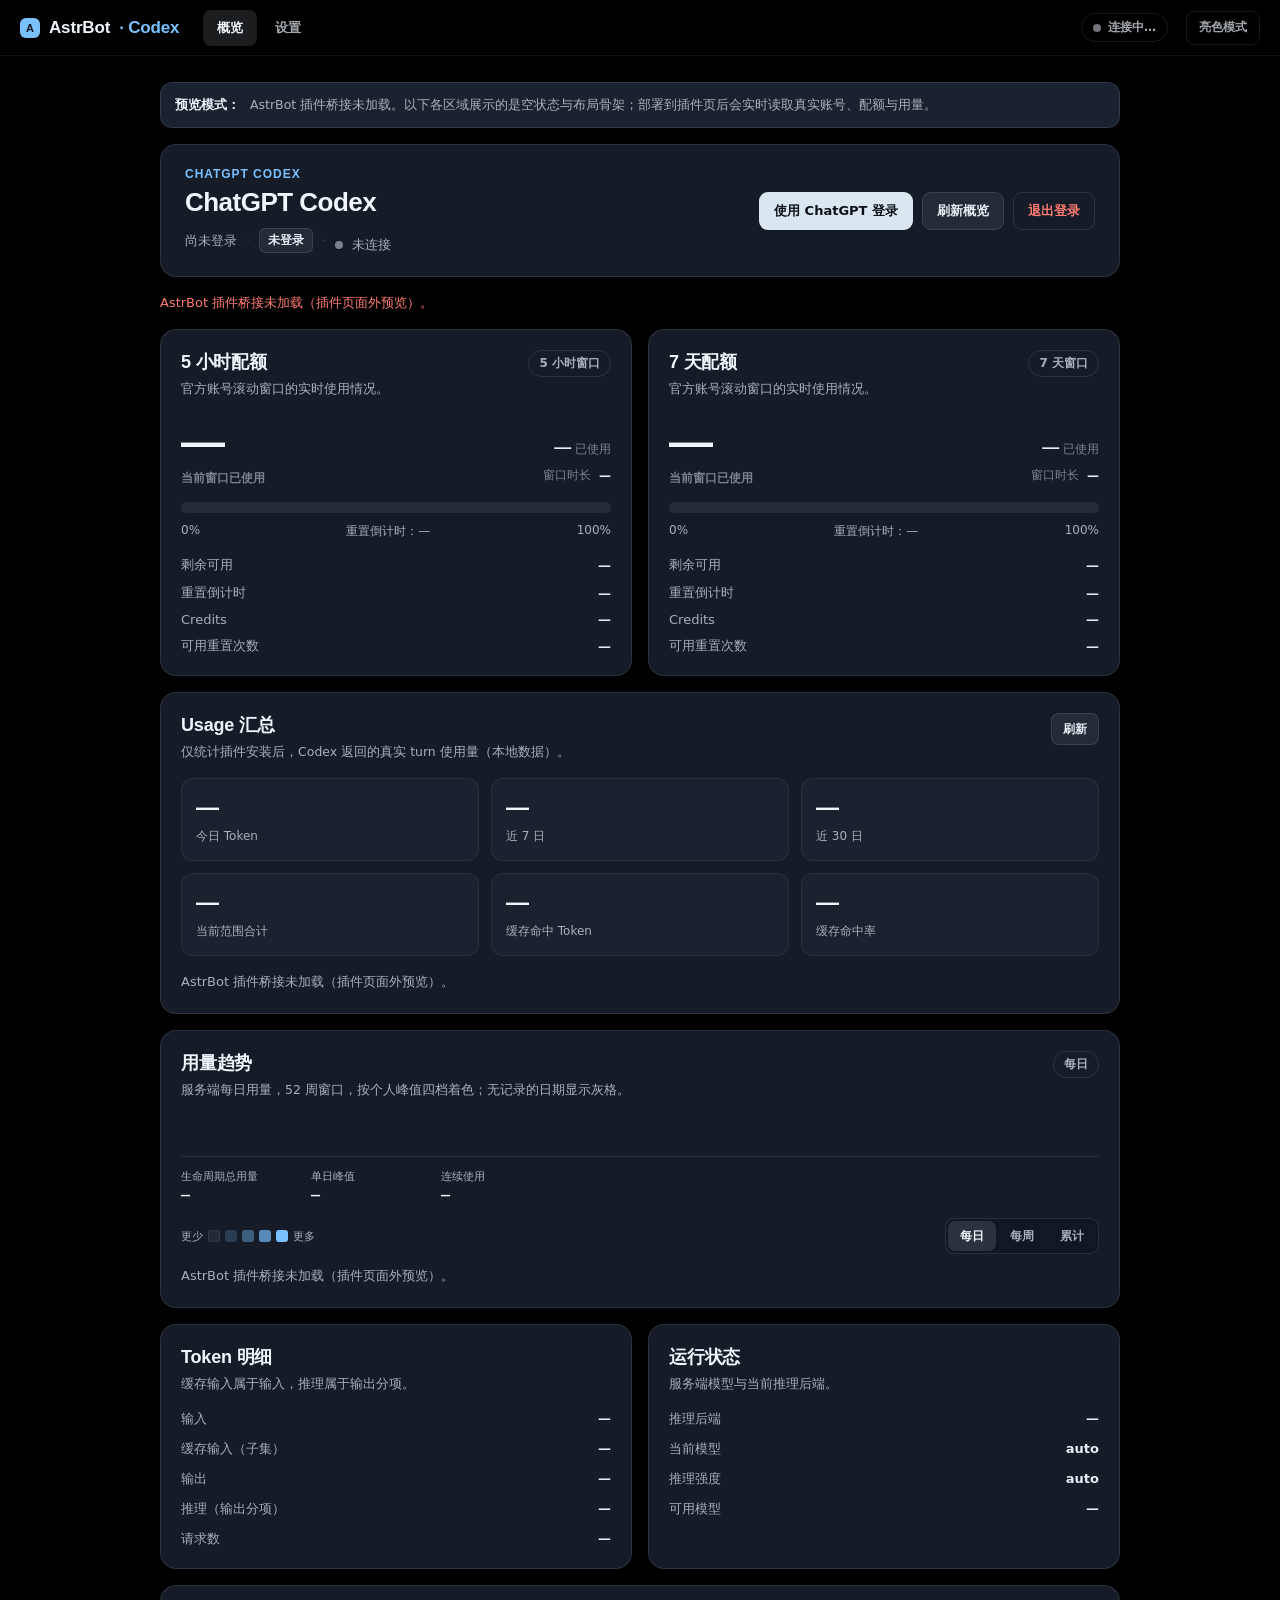
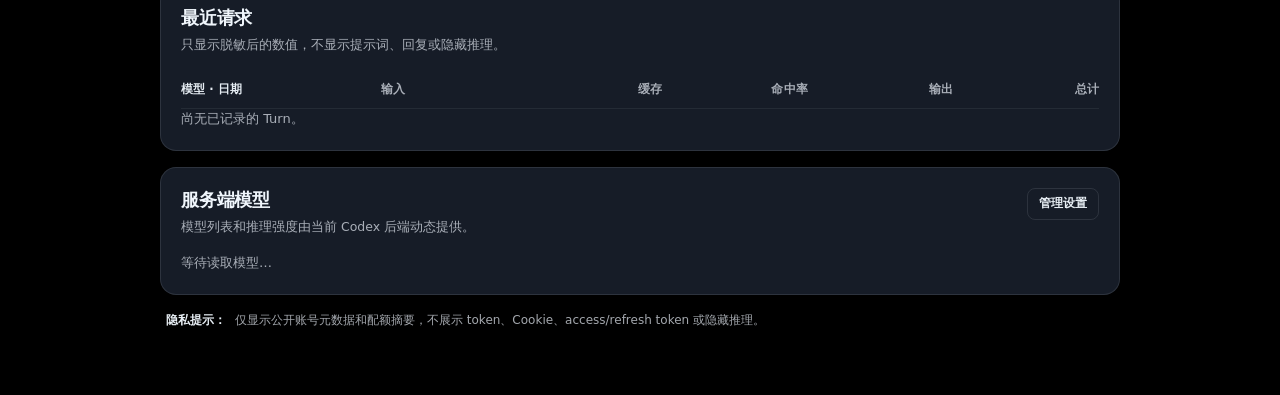
==== commit 21344355: "feat: split quota overview into 5h and 7d cards" ====
--- a/plugins/modified/astrbot_plugin_chatgpt_codex/pages/account/index.html
+++ b/plugins/modified/astrbot_plugin_chatgpt_codex/pages/account/index.html
@@ -1,5 +1,5 @@
 <!doctype html>
-<html lang="zh-CN">
+<html lang="zh-CN" data-theme="dark">
 <head>
 <meta charset="utf-8">
 <meta name="viewport" content="width=device-width,initial-scale=1">
@@ -156,6 +156,15 @@
 .kpi span{display:block;margin-top:6px;color:var(--muted);font-size:12px;line-height:1.5}
 
 /* ---- Quota card (Codex-style usage) ---- */
+.quota-grid{display:grid;grid-template-columns:repeat(2,minmax(0,1fr));gap:16px}
+.quota-card{min-width:0}
+.quota-card .card-head{min-height:54px}
+.quota-card .card-head p{max-width:340px}
+.quota-card .usage-hero{align-items:flex-end;gap:14px}
+.quota-card .usage-big{font-size:44px}
+.quota-card .usage-side{gap:9px}
+.quota-card .info-list{gap:10px}
+.quota-card.is-unavailable .usage-big,.quota-card.is-unavailable .caption{color:var(--muted2)}
 .usage-hero{display:flex;align-items:center;justify-content:space-between;gap:20px;margin-bottom:18px}
 .usage-big{font-family:"Outfit",sans-serif;font-weight:600;font-size:52px;letter-spacing:-.03em;color:var(--heading);line-height:1;font-variant-numeric:tabular-nums}
 .usage-big small{display:block;margin-top:8px;font-family:"PingFang SC",sans-serif;font-size:12px;font-weight:600;letter-spacing:0;color:var(--muted2)}
@@ -234,7 +243,7 @@
 .hm-stat strong .hat{font-size:11px;color:var(--muted);font-weight:500;margin-left:5px}
 
 @media(max-width:860px){
-  .overview-grid,.kpi-grid{grid-template-columns:1fr}
+  .overview-grid,.quota-grid,.kpi-grid{grid-template-columns:1fr}
   .account-banner{flex-direction:column;align-items:flex-start}
   .kpi-grid{grid-template-columns:repeat(2,1fr)}
 }
@@ -318,24 +327,45 @@
     </div>
   </section>
 
-  <!-- Quota card (Codex-style usage) -->
-  <section class="card" data-od-id="quota-card">
-    <div class="card-head"><div><h2>用量</h2><p>ChatGPT Codex 计划在本地应用的实时用量窗口，与下方的本地 Token 使用统计分开显示。</p></div><span class="caption" id="quotaWindowName">5 小时滚动窗口</span></div>
-    <div class="usage-hero">
-      <div class="usage-big" id="quotaRemaining">—<small>当前窗口已使用</small></div>
-      <div class="usage-side">
-        <div><span class="pill" id="quotaUsed">—</span><span class="pill-label"> 已使用</span></div>
-        <div class="usage-line"><span>窗口配额</span><strong id="quotaWindow">—</strong></div>
-        <div class="usage-line"><span>可用重置次数</span><strong id="resetCredits">—</strong></div>
-      </div>
-    </div>
-    <div class="track track-lg"><span id="quotaBar" style="width:0%"></span></div>
-    <div class="quota-meta"><span>0%</span><span id="quotaReset">重置倒计时：—</span><span>100%</span></div>
-    <div class="info-list" style="margin-top:16px">
-      <div class="info-row"><span>剩余可用</span><strong id="quotaRemainingPct">—</strong></div>
-      <div class="info-row"><span>重置倒计时</span><strong id="quotaCountdown">—</strong></div>
-      <div class="info-row"><span>Credits</span><strong id="quotaCredits">—</strong></div>
-    </div>
+  <!-- Quota cards (Codex-style usage) -->
+  <section class="quota-grid" data-od-id="quota-grid" aria-label="Codex 配额">
+    <article class="card quota-card" id="quota5hCard" data-quota-window="300">
+      <div class="card-head"><div><h2>5 小时配额</h2><p>官方账号滚动窗口的实时使用情况。</p></div><span class="caption" id="quota5hName">5 小时窗口</span></div>
+      <div class="usage-hero">
+        <div class="usage-big" id="quota5hUsed">—<small>当前窗口已使用</small></div>
+        <div class="usage-side">
+          <div><span class="pill" id="quota5hRate">—</span><span class="pill-label"> 已使用</span></div>
+          <div class="usage-line"><span>窗口时长</span><strong id="quota5hWindow">—</strong></div>
+        </div>
+      </div>
+      <div class="track track-lg"><span id="quota5hBar" style="width:0%"></span></div>
+      <div class="quota-meta"><span>0%</span><span id="quota5hReset">重置倒计时：—</span><span>100%</span></div>
+      <div class="info-list" style="margin-top:16px">
+        <div class="info-row"><span>剩余可用</span><strong id="quota5hRemaining">—</strong></div>
+        <div class="info-row"><span>重置倒计时</span><strong id="quota5hCountdown">—</strong></div>
+        <div class="info-row"><span>Credits</span><strong id="quota5hCredits">—</strong></div>
+        <div class="info-row"><span>可用重置次数</span><strong id="quota5hResetCredits">—</strong></div>
+      </div>
+    </article>
+
+    <article class="card quota-card" id="quota7dCard" data-quota-window="10080">
+      <div class="card-head"><div><h2>7 天配额</h2><p>官方账号滚动窗口的实时使用情况。</p></div><span class="caption" id="quota7dName">7 天窗口</span></div>
+      <div class="usage-hero">
+        <div class="usage-big" id="quota7dUsed">—<small>当前窗口已使用</small></div>
+        <div class="usage-side">
+          <div><span class="pill" id="quota7dRate">—</span><span class="pill-label"> 已使用</span></div>
+          <div class="usage-line"><span>窗口时长</span><strong id="quota7dWindow">—</strong></div>
+        </div>
+      </div>
+      <div class="track track-lg"><span id="quota7dBar" style="width:0%"></span></div>
+      <div class="quota-meta"><span>0%</span><span id="quota7dReset">重置倒计时：—</span><span>100%</span></div>
+      <div class="info-list" style="margin-top:16px">
+        <div class="info-row"><span>剩余可用</span><strong id="quota7dRemaining">—</strong></div>
+        <div class="info-row"><span>重置倒计时</span><strong id="quota7dCountdown">—</strong></div>
+        <div class="info-row"><span>Credits</span><strong id="quota7dCredits">—</strong></div>
+        <div class="info-row"><span>可用重置次数</span><strong id="quota7dResetCredits">—</strong></div>
+      </div>
+    </article>
   </section>
 
   <!-- Usage summary -->
@@ -461,7 +491,12 @@
   function setConnectedState(connected){$("login").textContent=connected?"重新登录":"使用 ChatGPT 登录";setConn(connected,"已连接");const badge=$("connState");if(badge&&connected){badge.innerHTML='<i class="stat-dot"></i><span>已连接</span>';}}
   function renderSetup(d){const panel=$("setupPanel");if(!panel)return;const codex=d.codex||{},account=d.account||{},connected=Boolean(account.email||account.type);detectedLoginMode=d.login_mode==="device_code"?"device_code":"browser";const show=d.setup_completed!==true||!connected||d.auth_required===true;panel.hidden=!show;if(!show)return;const path=$("setupCodexPath"),mode=$("setupLoginMode"),det=$("setupDetection");if(path&&document.activeElement!==path&&(codex.configured||codex.resolved))path.value=String(codex.configured||codex.resolved||"codex");if(mode&&d.login_mode)mode.value=String(d.login_mode);if(det){det.className="state-line";const ok=codex.available;det.innerHTML='<span class="spinner"></span>';const span=document.createElement("span");span.textContent=(ok?"Codex 已找到：":"未找到 Codex：")+(ok?(codex.resolved||codex.configured||"codex"):(codex.error||"请填写可执行文件名或绝对路径"));det.appendChild(span);}}
   function renderStatus(d){const a=d.account||{},connected=Boolean(a.email||a.type),transport=d.backend_mode==="transport";$("accountName").textContent=connected?(a.email||"ChatGPT Codex"):"ChatGPT Codex";$("accountEmail").textContent=connected?(a.email||"ChatGPT 账号已连接"):"尚未登录";$("accountPlan").textContent=a.planType||"未登录";setConnectedState(connected);$("serverStatus").textContent=transport?"Responses Transport":(d.process==="healthy"?"正常":(d.process||"—"));$("currentModel").textContent=d.model||"auto";$("currentEffort").textContent=d.effort||"auto";if(d.login_error&&!connected)message(sanitize(d.login_error),"error");return connected;}
-  function renderQuota(d){const box=$("quotaRemaining");if(!box)return;const r=d.rateLimits||{},p=r.primary;if(!p||!Number.isFinite(Number(p.usedPercent))){box.innerHTML="—<small>当前窗口</small>";return;}const u=percent(p.usedPercent),remaining=Math.max(0,100-u);box.innerHTML=u+"<small>当前窗口已使用</small>";$("quotaBar").style.width=u+"%";$("quotaUsed").textContent=Math.round(u)+"%";$("quotaRemainingPct").textContent=Math.round(remaining)+"%";$("quotaWindow").textContent=durationText(p.windowDurationMins);$("quotaWindowName").textContent=p.windowName||"5 小时滚动窗口";$("quotaReset").textContent="重置倒计时："+countdownText(p.resetsAt);$("quotaCountdown").textContent=countdownText(p.resetsAt);$("quotaCredits").textContent=r.credits&&r.credits.unlimited?"无限":(r.credits&&r.credits.hasCredits?"余额 "+(r.credits.balance??"可用"):"无额外 credits");$("resetCredits").textContent=String(d.rateLimitResetCredits?.availableCount??0);}
+  function quotaWindow(r,minutes,fallbackKey){const candidates=[];const add=value=>{if(!value)return;if(Array.isArray(value)){value.forEach(add);return;}if(typeof value!=="object")return;const duration=Number(value.windowDurationMins??value.window_duration_mins);if(Number.isFinite(duration)||Object.prototype.hasOwnProperty.call(value,"usedPercent")||Object.prototype.hasOwnProperty.call(value,"used_percent"))candidates.push(value);["windows","limits"].forEach(key=>{if(value[key])add(value[key]);});};add(r);const exact=candidates.find(w=>Number(w.windowDurationMins??w.window_duration_mins)===minutes);if(exact)return exact;const fallback=r&&r[fallbackKey];return fallback&&typeof fallback==="object"?fallback:null;}
+  function quotaUsedPercent(w){return Number(w?.usedPercent??w?.used_percent);}
+  function quotaResetAt(w){return w?.resetsAt??w?.resets_at;}
+  function quotaDurationText(m){return Number(m)===10080?"7 天":durationText(m);}
+  function renderQuotaCard(prefix,card,w,title,credits,resetCredits){const valid=Number.isFinite(quotaUsedPercent(w));card.classList.toggle("is-unavailable",!valid);if(!valid){$(prefix+"Used").innerHTML="—<small>服务端未返回该窗口</small>";$(prefix+"Rate").textContent="—";$(prefix+"Window").textContent="—";$(prefix+"Bar").style.width="0%";$(prefix+"Name").textContent="暂不可用";$(prefix+"Reset").textContent="重置倒计时：—";$(prefix+"Remaining").textContent="—";$(prefix+"Countdown").textContent="—";$(prefix+"Credits").textContent=credits;$(prefix+"ResetCredits").textContent=resetCredits;return;}const u=percent(quotaUsedPercent(w)),remaining=Math.max(0,100-u),resetAt=quotaResetAt(w);$(prefix+"Used").innerHTML=u+"<small>当前窗口已使用</small>";$(prefix+"Rate").textContent=Math.round(u)+"%";$(prefix+"Window").textContent=quotaDurationText(w.windowDurationMins??w.window_duration_mins);$(prefix+"Name").textContent=w.windowName||title;$(prefix+"Bar").style.width=u+"%";$(prefix+"Reset").textContent="重置倒计时："+countdownText(resetAt);$(prefix+"Remaining").textContent=Math.round(remaining)+"%";$(prefix+"Countdown").textContent=countdownText(resetAt);$(prefix+"Credits").textContent=credits;$(prefix+"ResetCredits").textContent=resetCredits;}
+  function renderQuota(d){const r=d.rateLimits||{},credits=r.credits&&r.credits.unlimited?"无限":(r.credits&&r.credits.hasCredits?"余额 "+(r.credits.balance??"可用"):"无额外 credits"),resetCredits=String(d.rateLimitResetCredits?.availableCount??0);renderQuotaCard("quota5h",$("quota5hCard"),quotaWindow(r,300,"primary"),"5 小时窗口",credits,resetCredits);renderQuotaCard("quota7d",$("quota7dCard"),quotaWindow(r,10080,"secondary"),"7 天窗口",credits,resetCredits);}
   function renderErrorState(container,msg){if(!container)return;container.className="error-box";container.textContent=msg;}
 
   async function load(silent=false){if(refreshBusy)return;refreshBusy=true;try{const results=await Promise.allSettled([call("status"),call("models"),call("quota")]);if(results[0].status==="fulfilled")renderStatus(dataOf(results[0].value));if(results[1].status==="fulfilled")renderModels(dataOf(results[1].value));if(results[2].status==="fulfilled")renderQuota(dataOf(results[2].value));const failed=results.filter(r=>r.status==="rejected");if(failed.length){if(!silent)message(errorText(failed[0].reason),"error");}else if(!silent){message("概览、服务端模型和配额已更新。","success");}}catch(e){if(!silent)message(errorText(e),"error");}finally{refreshBusy=false;}}
@@ -624,6 +659,8 @@
   // ---- Theme ----
   function applyTheme(theme){const value=theme==="dark"?"dark":"light";document.documentElement.dataset.theme=value;$("themeToggle").textContent=value==="dark"?"亮色模式":"暗色模式";try{localStorage.setItem("astrbot_codex_theme",value);}catch{}}
   function initTheme(){let saved="";try{saved=localStorage.getItem("astrbot_codex_theme")||"";}catch{}applyTheme(saved||"dark");}
+  function navigateTop(href){try{(window.top||window).location.assign(href);}catch{window.location.assign(href);}}
+  function wireTopNavigation(){document.querySelectorAll('a[data-od-id][href^="/#/plugin-page/"]').forEach(link=>link.addEventListener("click",event=>{if(event.button!==0||event.metaKey||event.ctrlKey||event.shiftKey||event.altKey)return;event.preventDefault();navigateTop(link.href);}));}
 
   // ---- Wiring ----
   const refreshBtn=$("refresh");
@@ -643,6 +680,7 @@
   const _usage=loadUsage;$("usageRefresh").addEventListener("click",()=>{$("usageRefresh").disabled=true;$("usageRefresh").textContent="刷新中…";_usage().finally(()=>{$("usageRefresh").disabled=false;$("usageRefresh").textContent="刷新";});});
 
   initTheme();
+  wireTopNavigation();
   load();
   loadUsage(true);
   setInterval(()=>load(true),60000);
